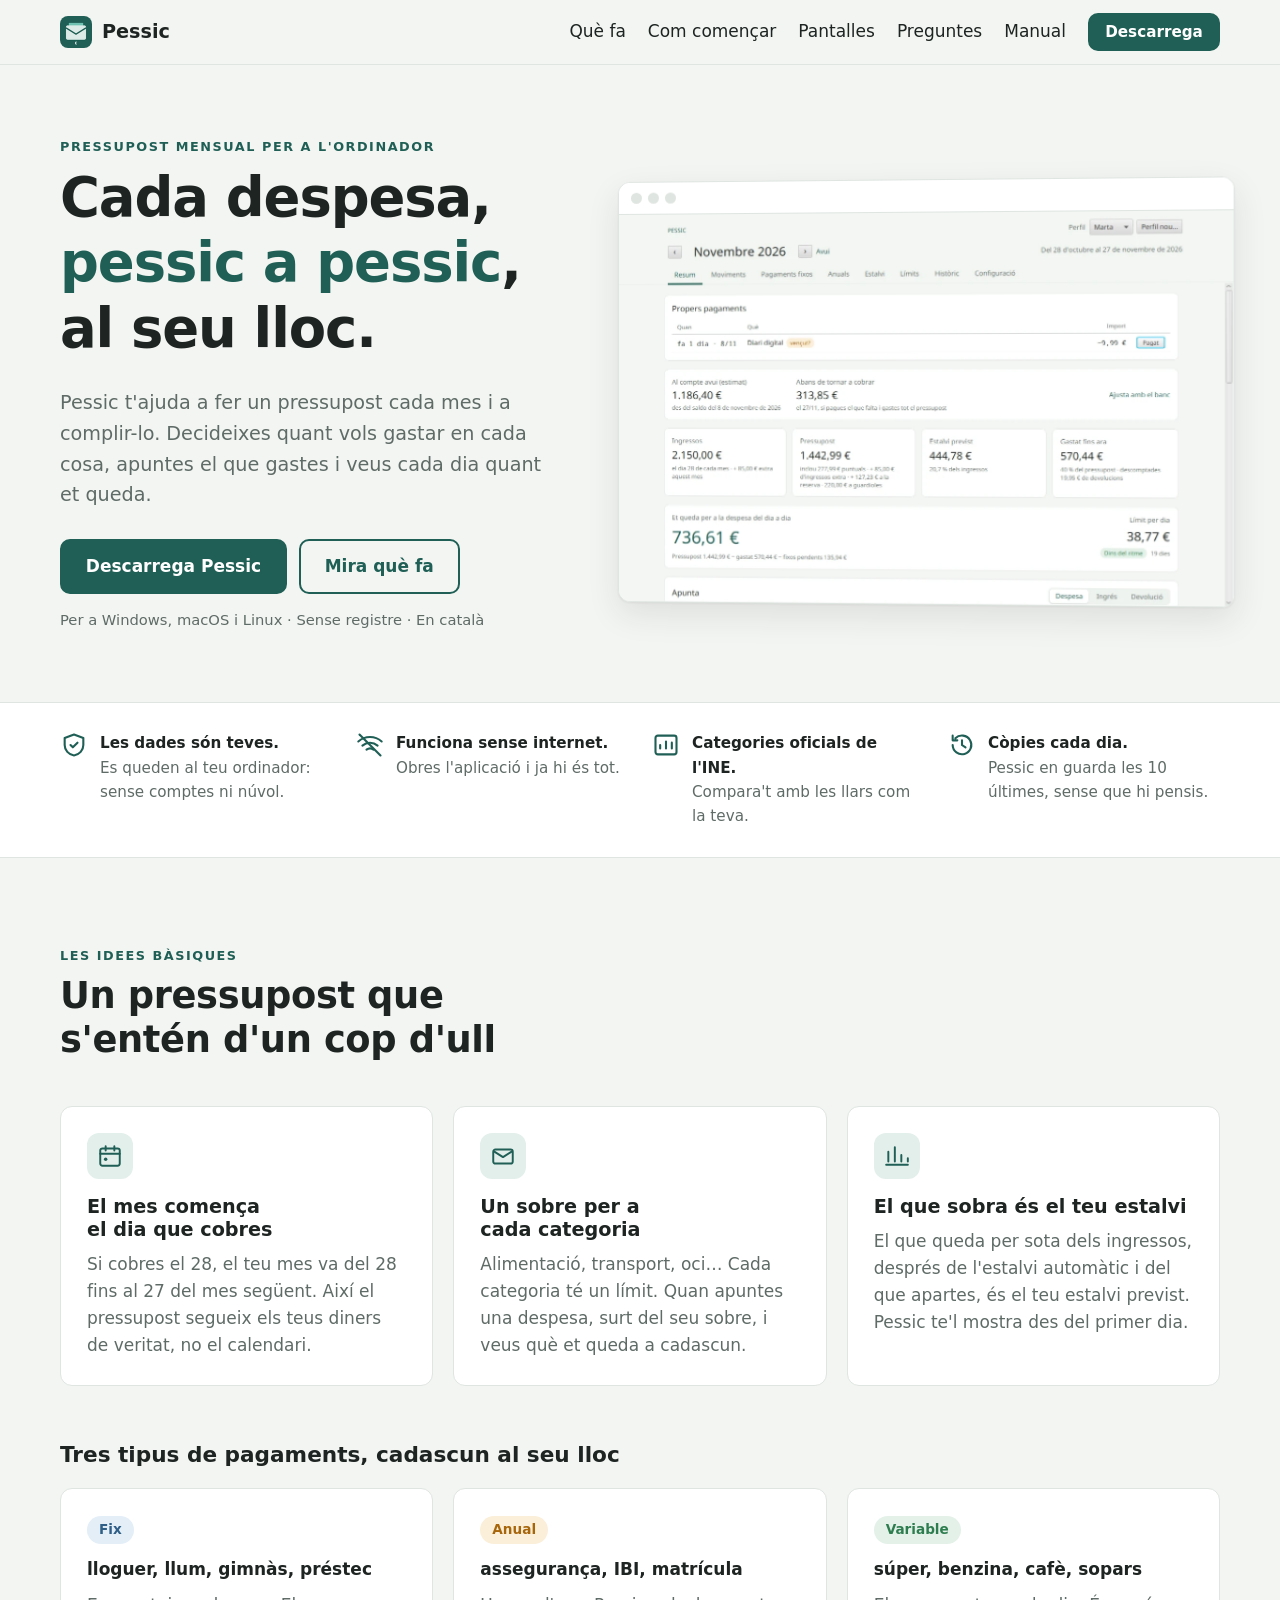
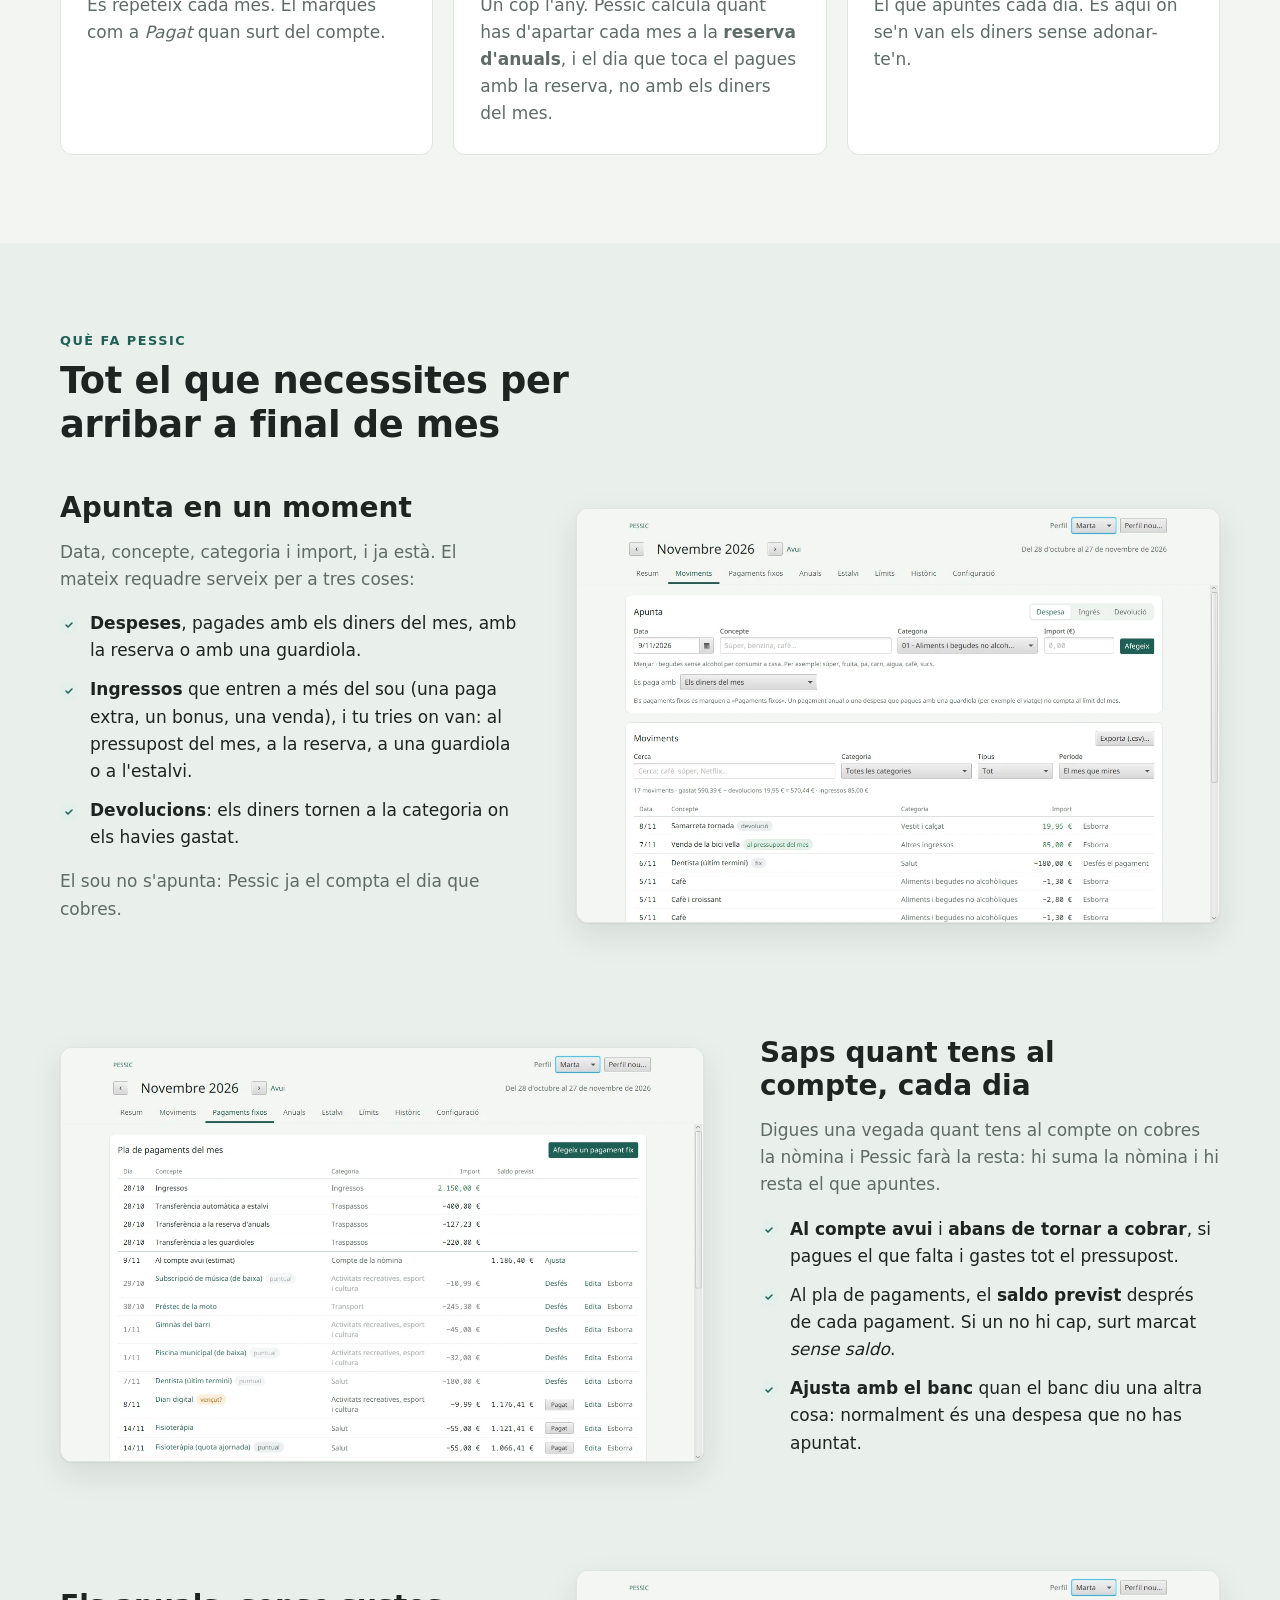
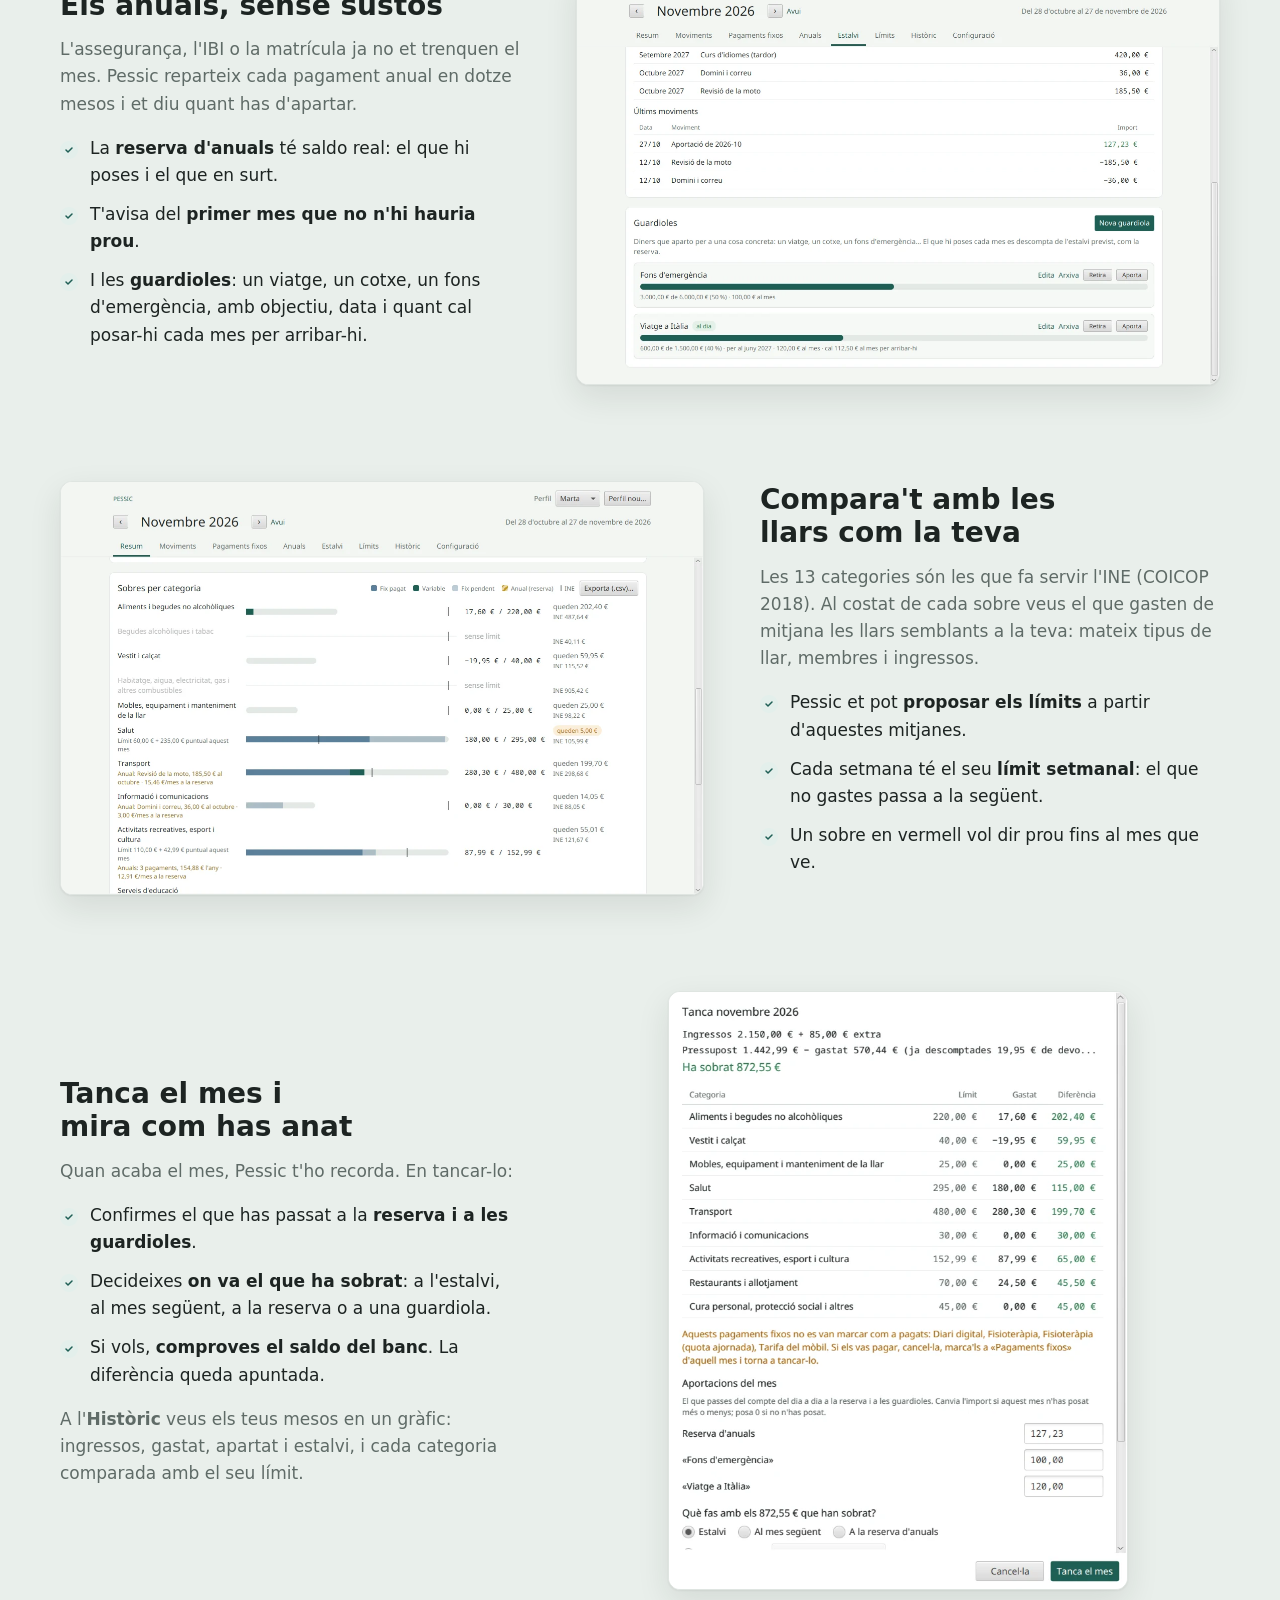
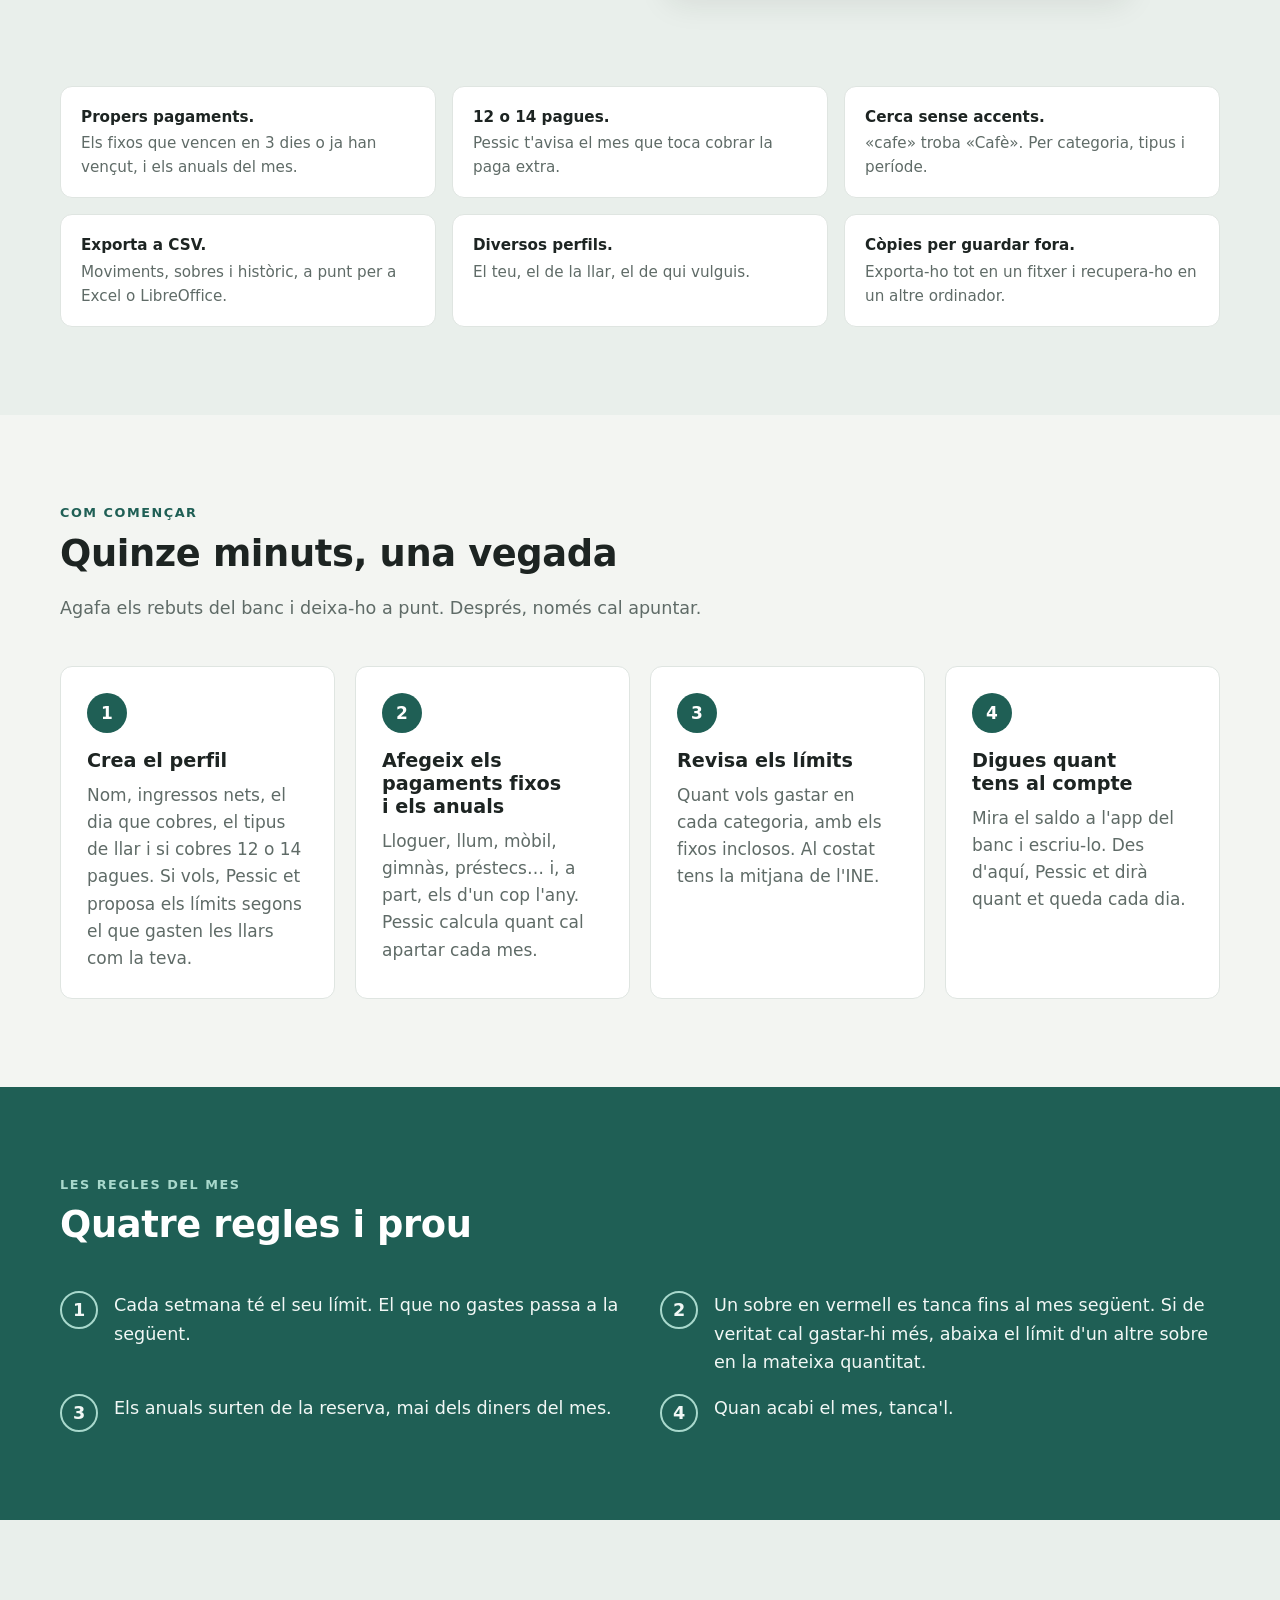
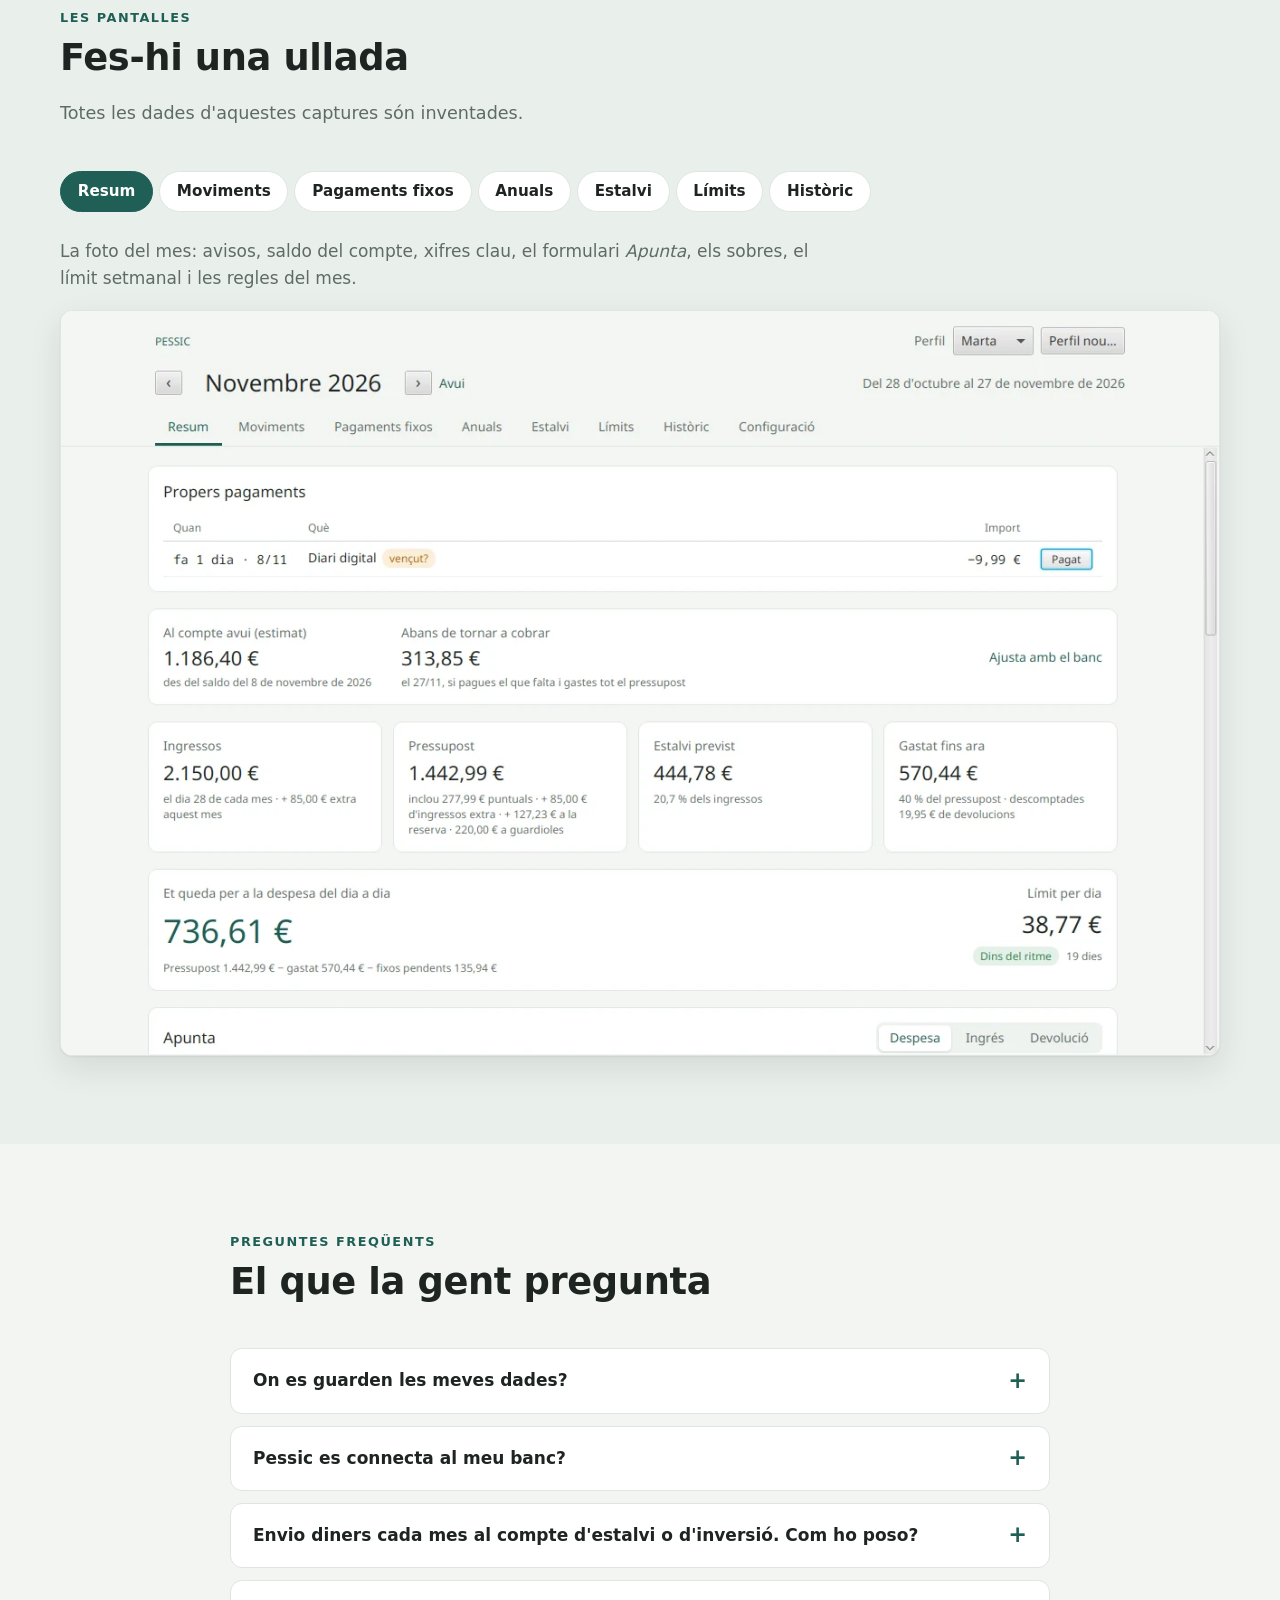
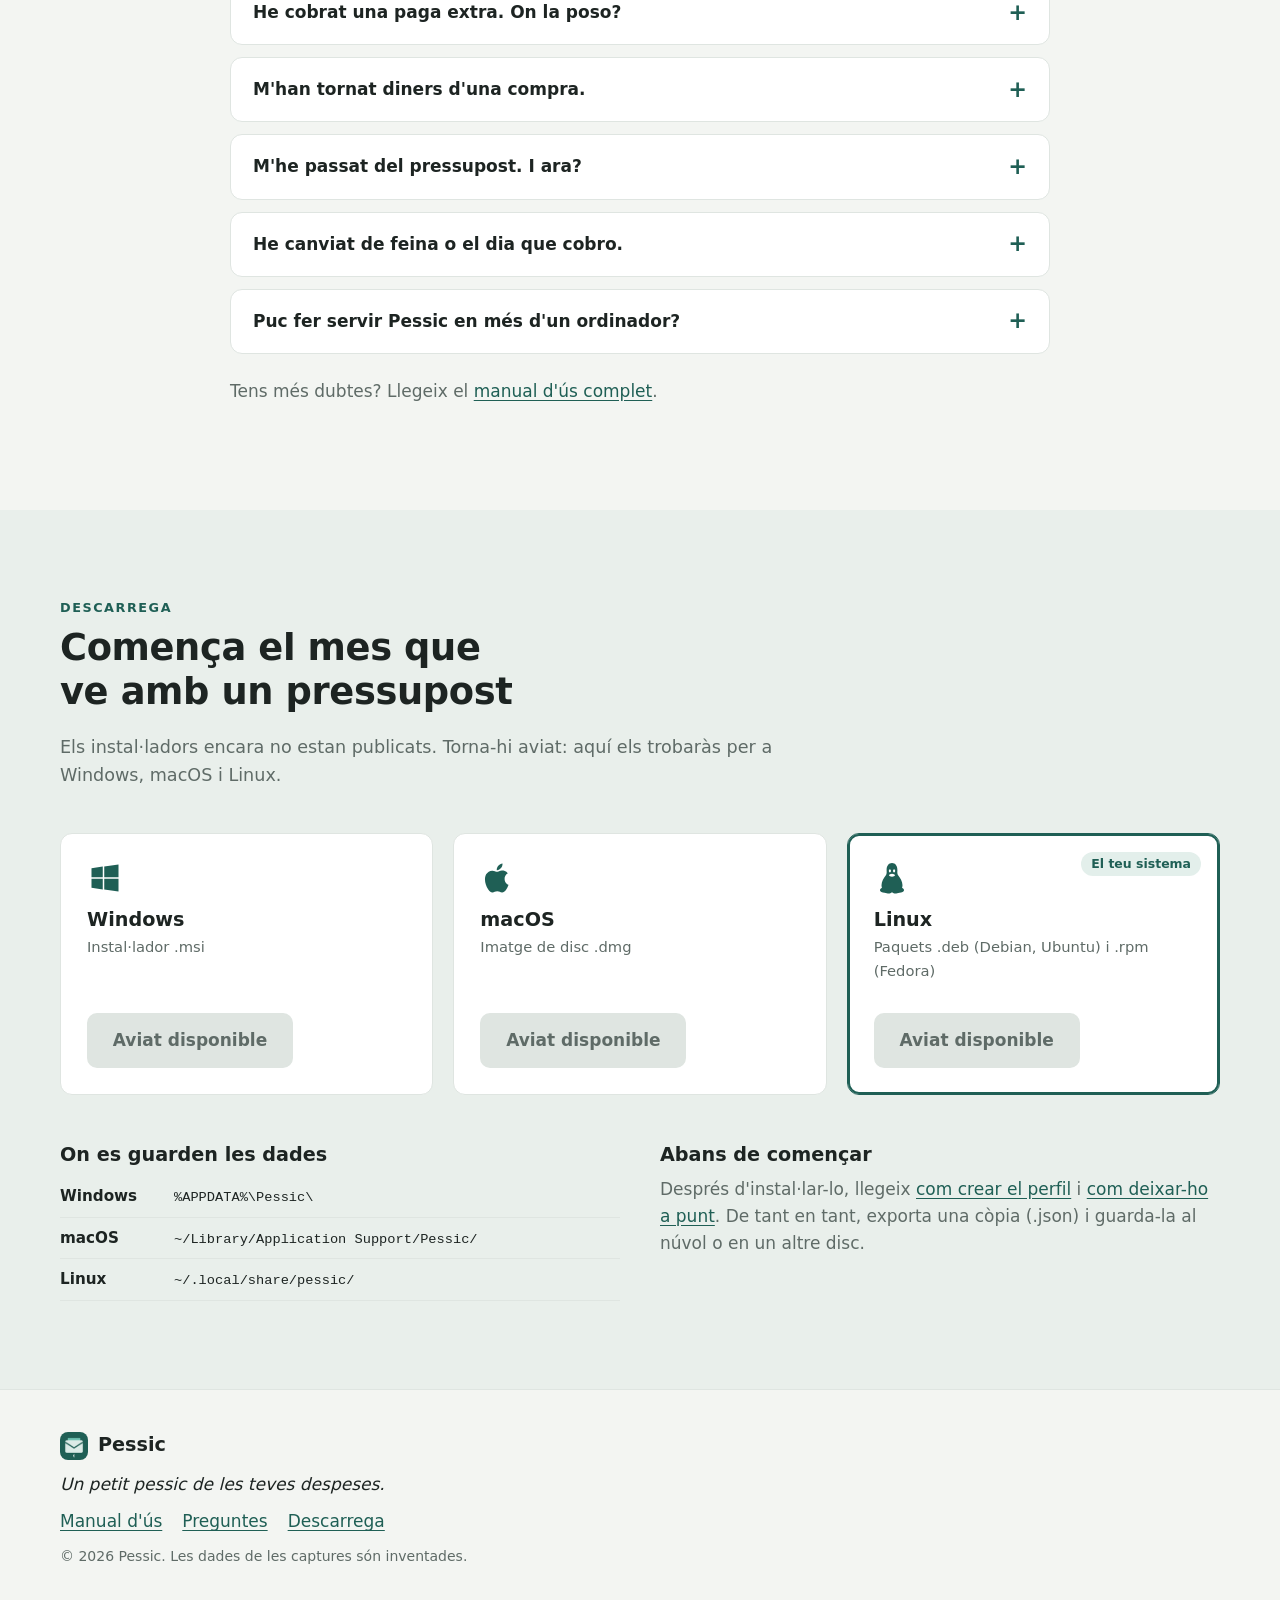
==== index.html @ 712c96cf "Pessic website: landing page and user manual Static site for Pessic, the desktop monthly budget app." ====
<!doctype html>
<html lang="ca">
<head>
  <meta charset="utf-8">
  <meta name="viewport" content="width=device-width, initial-scale=1">
  <title>Pessic · El teu pressupost mensual, pessic a pessic</title>
  <meta name="description" content="Pessic és una aplicació d&#x27;escriptori per fer un pressupost cada mes i complir-lo. Decideixes quant vols gastar en cada cosa, apuntes el que gastes i veus cada dia quant et queda. Les dades es queden al teu ordinador.">
  <meta name="theme-color" content="#1f5f55">
  <meta property="og:title" content="Pessic · El teu pressupost mensual, pessic a pessic">
  <meta property="og:description" content="Decideix quant vols gastar en cada cosa, apunta el que gastes i mira cada dia quant et queda. Sense registre i sense núvol.">
  <meta property="og:type" content="website">
  <meta property="og:image" content="assets/screens/resum.webp">

  <link rel="icon" type="image/png" href="assets/favicon.png">
  <link rel="apple-touch-icon" href="assets/apple-touch-icon.png">
  <link rel="stylesheet" href="css/styles.css">
  <script src="js/main.js" defer></script>
</head>
<body>
  <!-- Generated by tools/build.py from src/index.html and i18n/ca.json. Do not edit by hand. -->
  <a class="skip-link" href="#contingut">Salta al contingut</a>

  <header class="site-header">
    <div class="container header-inner">
      <a class="brand" href="#inici" aria-label="Pessic, inici">
        <img src="assets/favicon.png" alt="" width="32" height="32">
        <span>Pessic</span>
      </a>
      <button class="menu-toggle" type="button" aria-expanded="false" aria-controls="menu">
        <span class="sr-only">Menú</span>
        <svg viewBox="0 0 24 24" width="24" height="24" aria-hidden="true"><path d="M4 7h16M4 12h16M4 17h16" stroke="currentColor" stroke-width="2" stroke-linecap="round"/></svg>
      </button>
      <nav id="menu" class="site-nav" aria-label="Principal">
        <a href="#funcions">Què fa</a>
        <a href="#com-comencar">Com començar</a>
        <a href="#pantalles">Pantalles</a>
        <a href="#preguntes">Preguntes</a>
        <a href="manual.html">Manual</a>

        <a class="button button-small" href="#descarrega">Descarrega</a>
      </nav>
    </div>
  </header>

  <main id="contingut">
    <!-- ============================================================ hero -->
    <section id="inici" class="hero">
      <div class="container hero-inner">
        <div class="hero-text">
          <p class="eyebrow">Pressupost mensual per a l'ordinador</p>
          <h1>Cada despesa, <span class="accent">pessic a pessic</span>, al seu lloc.</h1>
          <p class="lead">Pessic t'ajuda a fer un pressupost cada mes i a complir-lo. Decideixes quant vols gastar en cada cosa, apuntes el que gastes i veus cada dia quant et queda.</p>
          <div class="hero-actions">
            <a class="button" href="#descarrega" data-download="primary">Descarrega Pessic</a>
            <a class="button button-ghost" href="#funcions">Mira què fa</a>
          </div>
          <p class="hero-note" data-download="note">Per a Windows, macOS i Linux · Sense registre · En català</p>
        </div>
        <figure class="hero-shot window">
          <div class="window-bar" aria-hidden="true"><i></i><i></i><i></i></div>
          <img src="assets/screens/resum.webp" width="1280" height="823" alt="Pantalla Resum de Pessic: propers pagaments, saldo del compte, xifres del mes i el que queda per gastar">
        </figure>
      </div>
    </section>

    <!-- ============================================================ facts -->
    <section class="facts" aria-label="En poques paraules">
      <ul class="container facts-list">
        <li>
          <svg viewBox="0 0 24 24" aria-hidden="true"><path d="M12 3 4 6v6c0 4.5 3.4 8.3 8 9 4.6-.7 8-4.5 8-9V6l-8-3Z" fill="none" stroke="currentColor" stroke-width="1.8" stroke-linejoin="round"/><path d="m9 12 2 2 4-4" fill="none" stroke="currentColor" stroke-width="1.8" stroke-linecap="round" stroke-linejoin="round"/></svg>
          <span><strong>Les dades són teves.</strong> Es queden al teu ordinador: sense comptes ni núvol.</span>
        </li>
        <li>
          <svg viewBox="0 0 24 24" aria-hidden="true"><path d="M2 9a15 15 0 0 1 20 0M5.5 12.5a10 10 0 0 1 13 0M9 16a5 5 0 0 1 6 0" fill="none" stroke="currentColor" stroke-width="1.8" stroke-linecap="round"/><path d="m3 3 18 18" stroke="currentColor" stroke-width="1.8" stroke-linecap="round"/></svg>
          <span><strong>Funciona sense internet.</strong> Obres l'aplicació i ja hi és tot.</span>
        </li>
        <li>
          <svg viewBox="0 0 24 24" aria-hidden="true"><rect x="3" y="4" width="18" height="16" rx="2" fill="none" stroke="currentColor" stroke-width="1.8"/><path d="M7 15v-3M12 15V9M17 15v-5" stroke="currentColor" stroke-width="1.8" stroke-linecap="round"/></svg>
          <span><strong>Categories oficials de l'INE.</strong> Compara't amb les llars com la teva.</span>
        </li>
        <li>
          <svg viewBox="0 0 24 24" aria-hidden="true"><path d="M4 12a8 8 0 1 0 2.3-5.7M4 4v4h4" fill="none" stroke="currentColor" stroke-width="1.8" stroke-linecap="round" stroke-linejoin="round"/><path d="M12 8v4l3 2" fill="none" stroke="currentColor" stroke-width="1.8" stroke-linecap="round"/></svg>
          <span><strong>Còpies cada dia.</strong> Pessic en guarda les 10 últimes, sense que hi pensis.</span>
        </li>
      </ul>
    </section>

    <!-- ============================================================ basics -->
    <section id="idees" class="section">
      <div class="container">
        <header class="section-head">
          <p class="eyebrow">Les idees bàsiques</p>
          <h2>Un pressupost que s'entén d'un cop d'ull</h2>
        </header>
        <div class="cards cards-3">
          <article class="card">
            <div class="card-icon" aria-hidden="true"><svg viewBox="0 0 24 24"><rect x="3" y="5" width="18" height="16" rx="2" fill="none" stroke="currentColor" stroke-width="1.8"/><path d="M3 10h18M8 3v4M16 3v4" stroke="currentColor" stroke-width="1.8" stroke-linecap="round"/><circle cx="8" cy="15" r="1.6" fill="currentColor"/></svg></div>
            <h3>El mes comença el dia que cobres</h3>
            <p>Si cobres el 28, el teu mes va del 28 fins al 27 del mes següent. Així el pressupost segueix els teus diners de veritat, no el calendari.</p>
          </article>
          <article class="card">
            <div class="card-icon" aria-hidden="true"><svg viewBox="0 0 24 24"><rect x="3" y="6" width="18" height="13" rx="2" fill="none" stroke="currentColor" stroke-width="1.8"/><path d="m4 8 8 5 8-5" fill="none" stroke="currentColor" stroke-width="1.8" stroke-linecap="round" stroke-linejoin="round"/></svg></div>
            <h3>Un sobre per a cada categoria</h3>
            <p>Alimentació, transport, oci… Cada categoria té un límit. Quan apuntes una despesa, surt del seu sobre, i veus què et queda a cadascun.</p>
          </article>
          <article class="card">
            <div class="card-icon" aria-hidden="true"><svg viewBox="0 0 24 24"><path d="M4 17V8M10 17V4M16 17v-6M22 17v-3" stroke="currentColor" stroke-width="1.8" stroke-linecap="round"/><path d="M2 20h20" stroke="currentColor" stroke-width="1.8" stroke-linecap="round"/></svg></div>
            <h3>El que sobra és el teu estalvi</h3>
            <p>El que queda per sota dels ingressos, després de l'estalvi automàtic i del que apartes, és el teu estalvi previst. Pessic te'l mostra des del primer dia.</p>
          </article>
        </div>

        <div class="payment-types">
          <h3>Tres tipus de pagaments, cadascun al seu lloc</h3>
          <div class="cards cards-3">
            <div class="type">
              <span class="tag tag-fixed">Fix</span>
              <p class="type-examples">lloguer, llum, gimnàs, préstec</p>
              <p>Es repeteix cada mes. El marques com a <em>Pagat</em> quan surt del compte.</p>
            </div>
            <div class="type">
              <span class="tag tag-annual">Anual</span>
              <p class="type-examples">assegurança, IBI, matrícula</p>
              <p>Un cop l'any. Pessic calcula quant has d'apartar cada mes a la <strong>reserva d'anuals</strong>, i el dia que toca el pagues amb la reserva, no amb els diners del mes.</p>
            </div>
            <div class="type">
              <span class="tag tag-variable">Variable</span>
              <p class="type-examples">súper, benzina, cafè, sopars</p>
              <p>El que apuntes cada dia. És aquí on se'n van els diners sense adonar-te'n.</p>
            </div>
          </div>
        </div>
      </div>
    </section>

    <!-- ============================================================ features -->
    <section id="funcions" class="section section-alt">
      <div class="container">
        <header class="section-head">
          <p class="eyebrow">Què fa Pessic</p>
          <h2>Tot el que necessites per arribar a final de mes</h2>
        </header>

        <article class="feature">
          <div class="feature-text">
            <h3>Apunta en un moment</h3>
            <p>Data, concepte, categoria i import, i ja està. El mateix requadre serveix per a tres coses:</p>
            <ul class="checks">
              <li><strong>Despeses</strong>, pagades amb els diners del mes, amb la reserva o amb una guardiola.</li>
              <li><strong>Ingressos</strong> que entren a més del sou (una paga extra, un bonus, una venda), i tu tries on van: al pressupost del mes, a la reserva, a una guardiola o a l'estalvi.</li>
              <li><strong>Devolucions</strong>: els diners tornen a la categoria on els havies gastat.</li>
            </ul>
            <p class="muted">El sou no s'apunta: Pessic ja el compta el dia que cobres.</p>
          </div>
          <figure class="feature-shot window">
            <img src="assets/screens/moviments.webp" width="1280" height="823" loading="lazy" alt="Pantalla Moviments: el formulari Apunta i la llista de moviments amb cerca i filtres">
          </figure>
        </article>

        <article class="feature feature-reverse">
          <div class="feature-text">
            <h3>Saps quant tens al compte, cada dia</h3>
            <p>Digues una vegada quant tens al compte on cobres la nòmina i Pessic farà la resta: hi suma la nòmina i hi resta el que apuntes.</p>
            <ul class="checks">
              <li><strong>Al compte avui</strong> i <strong>abans de tornar a cobrar</strong>, si pagues el que falta i gastes tot el pressupost.</li>
              <li>Al pla de pagaments, el <strong>saldo previst</strong> després de cada pagament. Si un no hi cap, surt marcat <em>sense saldo</em>.</li>
              <li><strong>Ajusta amb el banc</strong> quan el banc diu una altra cosa: normalment és una despesa que no has apuntat.</li>
            </ul>
          </div>
          <figure class="feature-shot window">
            <img src="assets/screens/pagaments.webp" width="1280" height="823" loading="lazy" alt="Pantalla Pagaments fixos: pla de pagaments del mes amb el saldo previst després de cada pagament">
          </figure>
        </article>

        <article class="feature">
          <div class="feature-text">
            <h3>Els anuals, sense sustos</h3>
            <p>L'assegurança, l'IBI o la matrícula ja no et trenquen el mes. Pessic reparteix cada pagament anual en dotze mesos i et diu quant has d'apartar.</p>
            <ul class="checks">
              <li>La <strong>reserva d'anuals</strong> té saldo real: el que hi poses i el que en surt.</li>
              <li>T'avisa del <strong>primer mes que no n'hi hauria prou</strong>.</li>
              <li>I les <strong>guardioles</strong>: un viatge, un cotxe, un fons d'emergència, amb objectiu, data i quant cal posar-hi cada mes per arribar-hi.</li>
            </ul>
          </div>
          <figure class="feature-shot window">
            <img src="assets/screens/guardioles.webp" width="1280" height="823" loading="lazy" alt="Pantalla Estalvi: moviments de la reserva d&#x27;anuals i guardioles amb el seu progrés">
          </figure>
        </article>

        <article class="feature feature-reverse">
          <div class="feature-text">
            <h3>Compara't amb les llars com la teva</h3>
            <p>Les 13 categories són les que fa servir l'INE (COICOP 2018). Al costat de cada sobre veus el que gasten de mitjana les llars semblants a la teva: mateix tipus de llar, membres i ingressos.</p>
            <ul class="checks">
              <li>Pessic et pot <strong>proposar els límits</strong> a partir d'aquestes mitjanes.</li>
              <li>Cada setmana té el seu <strong>límit setmanal</strong>: el que no gastes passa a la següent.</li>
              <li>Un sobre en vermell vol dir prou fins al mes que ve.</li>
            </ul>
          </div>
          <figure class="feature-shot window">
            <img src="assets/screens/sobres.webp" width="1280" height="823" loading="lazy" alt="Sobres per categoria: barres amb el que s&#x27;ha gastat de cada límit i la mitjana de l&#x27;INE">
          </figure>
        </article>

        <article class="feature">
          <div class="feature-text">
            <h3>Tanca el mes i mira com has anat</h3>
            <p>Quan acaba el mes, Pessic t'ho recorda. En tancar-lo:</p>
            <ul class="checks">
              <li>Confirmes el que has passat a la <strong>reserva i a les guardioles</strong>.</li>
              <li>Decideixes <strong>on va el que ha sobrat</strong>: a l'estalvi, al mes següent, a la reserva o a una guardiola.</li>
              <li>Si vols, <strong>comproves el saldo del banc</strong>. La diferència queda apuntada.</li>
            </ul>
            <p>A l'<strong>Històric</strong> veus els teus mesos en un gràfic: ingressos, gastat, apartat i estalvi, i cada categoria comparada amb el seu límit.</p>
          </div>
          <figure class="feature-shot window feature-shot-tall">
            <img src="assets/screens/close.webp" width="696" height="906" loading="lazy" alt="Diàleg Tanca el mes: resum del mes, aportacions a la reserva i a les guardioles, i què fer amb el que ha sobrat">
          </figure>
        </article>

        <ul class="extras">
          <li><strong>Propers pagaments.</strong> Els fixos que vencen en 3 dies o ja han vençut, i els anuals del mes.</li>
          <li><strong>12 o 14 pagues.</strong> Pessic t'avisa el mes que toca cobrar la paga extra.</li>
          <li><strong>Cerca sense accents.</strong> «cafe» troba «Cafè». Per categoria, tipus i període.</li>
          <li><strong>Exporta a CSV.</strong> Moviments, sobres i històric, a punt per a Excel o LibreOffice.</li>
          <li><strong>Diversos perfils.</strong> El teu, el de la llar, el de qui vulguis.</li>
          <li><strong>Còpies per guardar fora.</strong> Exporta-ho tot en un fitxer i recupera-ho en un altre ordinador.</li>
        </ul>
      </div>
    </section>

    <!-- ============================================================ getting started -->
    <section id="com-comencar" class="section">
      <div class="container">
        <header class="section-head">
          <p class="eyebrow">Com començar</p>
          <h2>Quinze minuts, una vegada</h2>
          <p class="section-lead">Agafa els rebuts del banc i deixa-ho a punt. Després, només cal apuntar.</p>
        </header>
        <ol class="steps">
          <li>
            <h3>Crea el perfil</h3>
            <p>Nom, ingressos nets, el dia que cobres, el tipus de llar i si cobres 12 o 14 pagues. Si vols, Pessic et proposa els límits segons el que gasten les llars com la teva.</p>
          </li>
          <li>
            <h3>Afegeix els pagaments fixos i els anuals</h3>
            <p>Lloguer, llum, mòbil, gimnàs, préstecs… i, a part, els d'un cop l'any. Pessic calcula quant cal apartar cada mes.</p>
          </li>
          <li>
            <h3>Revisa els límits</h3>
            <p>Quant vols gastar en cada categoria, amb els fixos inclosos. Al costat tens la mitjana de l'INE.</p>
          </li>
          <li>
            <h3>Digues quant tens al compte</h3>
            <p>Mira el saldo a l'app del banc i escriu-lo. Des d'aquí, Pessic et dirà quant et queda cada dia.</p>
          </li>
        </ol>
      </div>
    </section>

    <!-- ============================================================ rules -->
    <section class="section rules" aria-labelledby="regles-titol">
      <div class="container">
        <header class="section-head">
          <p class="eyebrow">Les regles del mes</p>
          <h2 id="regles-titol">Quatre regles i prou</h2>
        </header>
        <ol class="rules-list">
          <li><span>1</span>Cada setmana té el seu límit. El que no gastes passa a la següent.</li>
          <li><span>2</span>Un sobre en vermell es tanca fins al mes següent. Si de veritat cal gastar-hi més, abaixa el límit d'un altre sobre en la mateixa quantitat.</li>
          <li><span>3</span>Els anuals surten de la reserva, mai dels diners del mes.</li>
          <li><span>4</span>Quan acabi el mes, tanca'l.</li>
        </ol>
      </div>
    </section>

    <!-- ============================================================ screens -->
    <section id="pantalles" class="section section-alt">
      <div class="container">
        <header class="section-head">
          <p class="eyebrow">Les pantalles</p>
          <h2>Fes-hi una ullada</h2>
          <p class="section-lead">Totes les dades d'aquestes captures són inventades.</p>
        </header>
        <div class="tabs" data-tabs>
          <div class="tab-list" role="tablist" aria-label="Pantalles de Pessic">
            <button role="tab" id="tab-resum" aria-controls="panel-resum" aria-selected="true">Resum</button>
            <button role="tab" id="tab-moviments" aria-controls="panel-moviments" aria-selected="false" tabindex="-1">Moviments</button>
            <button role="tab" id="tab-pagaments" aria-controls="panel-pagaments" aria-selected="false" tabindex="-1">Pagaments fixos</button>
            <button role="tab" id="tab-anuals" aria-controls="panel-anuals" aria-selected="false" tabindex="-1">Anuals</button>
            <button role="tab" id="tab-estalvi" aria-controls="panel-estalvi" aria-selected="false" tabindex="-1">Estalvi</button>
            <button role="tab" id="tab-limits" aria-controls="panel-limits" aria-selected="false" tabindex="-1">Límits</button>
            <button role="tab" id="tab-historic" aria-controls="panel-historic" aria-selected="false" tabindex="-1">Històric</button>
          </div>
          <div role="tabpanel" id="panel-resum" aria-labelledby="tab-resum" class="tab-panel">
            <p>La foto del mes: avisos, saldo del compte, xifres clau, el formulari <em>Apunta</em>, els sobres, el límit setmanal i les regles del mes.</p>
            <button class="shot-button window" type="button" data-zoom><img src="assets/screens/resum.webp" width="1280" height="823" loading="lazy" alt="Pantalla Resum"></button>
          </div>
          <div role="tabpanel" id="panel-moviments" aria-labelledby="tab-moviments" class="tab-panel" hidden>
            <p>Tot el que has apuntat, amb cerca per text, categoria, tipus i període, i els totals a sota.</p>
            <button class="shot-button window" type="button" data-zoom><img src="assets/screens/moviments.webp" width="1280" height="823" loading="lazy" alt="Pantalla Moviments"></button>
          </div>
          <div role="tabpanel" id="panel-pagaments" aria-labelledby="tab-pagaments" class="tab-panel" hidden>
            <p>El pla de pagaments del mes, amb el saldo previst al compte després de cada pagament.</p>
            <button class="shot-button window" type="button" data-zoom><img src="assets/screens/pagaments.webp" width="1280" height="823" loading="lazy" alt="Pantalla Pagaments fixos"></button>
          </div>
          <div role="tabpanel" id="panel-anuals" aria-labelledby="tab-anuals" class="tab-panel" hidden>
            <p>Els pagaments d'un cop l'any, el total anual i quant has d'apartar cada mes.</p>
            <button class="shot-button window" type="button" data-zoom><img src="assets/screens/anuals.webp" width="1280" height="823" loading="lazy" alt="Pantalla Anuals"></button>
          </div>
          <div role="tabpanel" id="panel-estalvi" aria-labelledby="tab-estalvi" class="tab-panel" hidden>
            <p>La reserva d'anuals amb el seu saldo i els pròxims anuals, i les guardioles amb el seu progrés.</p>
            <button class="shot-button window" type="button" data-zoom><img src="assets/screens/estalvi.webp" width="1280" height="823" loading="lazy" alt="Pantalla Estalvi"></button>
          </div>
          <div role="tabpanel" id="panel-limits" aria-labelledby="tab-limits" class="tab-panel" hidden>
            <p>El límit de cada categoria al costat de la previsió de l'INE per a llars com la teva.</p>
            <button class="shot-button window" type="button" data-zoom><img src="assets/screens/limits.webp" width="1280" height="823" loading="lazy" alt="Pantalla Límits"></button>
          </div>
          <div role="tabpanel" id="panel-historic" aria-labelledby="tab-historic" class="tab-panel" hidden>
            <p>Els teus mesos, tancats o estimats: ingressos, gastat, apartat i estalvi.</p>
            <button class="shot-button window" type="button" data-zoom><img src="assets/screens/historic.webp" width="1280" height="823" loading="lazy" alt="Pantalla Històric"></button>
          </div>
        </div>
      </div>
    </section>

    <!-- ============================================================ faq -->
    <section id="preguntes" class="section">
      <div class="container container-narrow">
        <header class="section-head">
          <p class="eyebrow">Preguntes freqüents</p>
          <h2>El que la gent pregunta</h2>
        </header>
        <div class="faq">
          <details><summary>On es guarden les meves dades?</summary><p>Al teu ordinador, i enlloc més. Pessic no té servidor, no et demana compte i funciona sense internet. Cada dia que l'obres en fa una còpia de seguretat i en guarda les 10 últimes.</p></details>
          <details><summary>Pessic es connecta al meu banc?</summary><p>No, i és a propòsit. Pessic serveix per fer un pressupost i complir-lo, no per analitzar el compte. Només necessita saber el saldo del compte on cobres, i això li dius tu. Si el banc no quadra, prem <em>Ajusta amb el banc</em>.</p></details>
          <details><summary>Envio diners cada mes al compte d'estalvi o d'inversió. Com ho poso?</summary><p>Com a <strong>estalvi automàtic</strong> a Configuració (si surt el dia que cobres), o com a pagament fix d'aquell dia. Pessic no necessita saber què passa en aquell compte.</p></details>
          <details><summary>He cobrat una paga extra. On la poso?</summary><p>Si tens 14 pagues configurades, prem <em>Rebuda</em> quan surti a Propers pagaments. Si no, apunta-la com a <em>Ingrés</em>. En tots dos casos tries on va: el pressupost del mes, la reserva, una guardiola o l'estalvi.</p></details>
          <details><summary>M'han tornat diners d'una compra.</summary><p>Apunta una <em>Devolució</em> a la mateixa categoria: abaixa el que hi has gastat.</p></details>
          <details><summary>M'he passat del pressupost. I ara?</summary><p>No passa res: tanca el mes igualment i el mes següent revisa els límits. Pessic serveix per veure on se'n van els diners, no per renyar-te.</p></details>
          <details><summary>He canviat de feina o el dia que cobro.</summary><p>Canvia-ho a Configuració. Els canvis de sou o de pagues només afecten d'ara endavant, i si canvies el dia que cobres, els moviments es reparteixen sols en els mesos nous.</p></details>
          <details><summary>Puc fer servir Pessic en més d'un ordinador?</summary><p>No se sincronitza sol. Exporta una còpia (.json) en un ordinador i importa-la a l'altre.</p></details>
        </div>
        <p class="faq-more">Tens més dubtes? Llegeix el <a href="manual.html">manual d'ús complet</a>.</p>
      </div>
    </section>

    <!-- ============================================================ download -->
    <section id="descarrega" class="section download">
      <div class="container">
        <header class="section-head">
          <p class="eyebrow">Descarrega</p>
          <h2>Comença el mes que ve amb un pressupost</h2>
          <p class="section-lead" data-download="status">Tria el teu sistema.</p>
        </header>
        <div class="cards cards-3 platforms">
          <article class="platform" data-platform="windows">
            <svg viewBox="0 0 24 24" aria-hidden="true"><path d="M3 5.5 10.5 4.4v7.1H3V5.5Zm8.5-1.2L21 3v8.5h-9.5V4.3ZM3 12.5h7.5v7.1L3 18.5v-6Zm8.5 0H21V21l-9.5-1.3v-7.2Z" fill="currentColor"/></svg>
            <h3>Windows</h3>
            <p class="platform-meta">Instal·lador .msi</p>
            <div class="platform-actions" data-links></div>
          </article>
          <article class="platform" data-platform="mac">
            <svg viewBox="0 0 24 24" aria-hidden="true"><path d="M16.4 12.6c0-2.4 2-3.6 2.1-3.7-1.1-1.7-2.9-1.9-3.5-1.9-1.5-.2-2.9.9-3.7.9-.8 0-1.9-.9-3.2-.8-1.6 0-3.1 1-4 2.4-1.7 3-.4 7.4 1.2 9.8.8 1.2 1.8 2.5 3 2.4 1.2 0 1.7-.8 3.2-.8s1.9.8 3.2.8c1.3 0 2.2-1.2 3-2.4.9-1.4 1.3-2.7 1.3-2.8-.1 0-2.6-1-2.6-3.9ZM14 5.4c.7-.8 1.1-1.9 1-3-1 0-2.1.7-2.8 1.5-.6.7-1.2 1.8-1 2.9 1 .1 2.1-.6 2.8-1.4Z" fill="currentColor"/></svg>
            <h3>macOS</h3>
            <p class="platform-meta">Imatge de disc .dmg</p>
            <div class="platform-actions" data-links></div>
          </article>
          <article class="platform" data-platform="linux">
            <svg viewBox="0 0 24 24" aria-hidden="true"><path d="M12 2c-2.2 0-3.6 1.9-3.6 4.6 0 1.4.3 2.3-.6 3.7C6.6 12 5 14.2 5 16.8c0 .6.1 1.2.3 1.7-.6.3-1.3.8-1.3 1.6 0 1.1 1.5 1.4 3 1.7 1.1.2 2 .6 2.8.6.8 0 1.4-.4 1.8-.8h.8c.4.4 1 .8 1.8.8.8 0 1.7-.4 2.8-.6 1.5-.3 3-.6 3-1.7 0-.8-.7-1.3-1.3-1.6.2-.5.3-1.1.3-1.7 0-2.6-1.6-4.8-2.8-6.5-.9-1.4-.6-2.3-.6-3.7C15.6 3.9 14.2 2 12 2Zm-1.4 4.1c.4 0 .7.5.7 1.1s-.3 1.1-.7 1.1-.7-.5-.7-1.1.3-1.1.7-1.1Zm2.8 0c.4 0 .7.5.7 1.1s-.3 1.1-.7 1.1-.7-.5-.7-1.1.3-1.1.7-1.1ZM12 9.2c.9 0 2 .5 2 .9 0 .3-1.1 1-2 1s-2-.7-2-1c0-.4 1.1-.9 2-.9Z" fill="currentColor"/></svg>
            <h3>Linux</h3>
            <p class="platform-meta">Paquets .deb (Debian, Ubuntu) i .rpm (Fedora)</p>
            <div class="platform-actions" data-links></div>
          </article>
        </div>
        <div class="download-notes">
          <div>
            <h3>On es guarden les dades</h3>
            <table>
              <tbody>
                <tr><th scope="row">Windows</th><td><code>%APPDATA%\Pessic\</code></td></tr>
                <tr><th scope="row">macOS</th><td><code>~/Library/Application Support/Pessic/</code></td></tr>
                <tr><th scope="row">Linux</th><td><code>~/.local/share/pessic/</code></td></tr>
              </tbody>
            </table>
          </div>
          <div>
            <h3>Abans de començar</h3>
            <p>Després d'instal·lar-lo, llegeix <a href="manual.html#2-primer-pas-crea-el-perfil">com crear el perfil</a> i <a href="manual.html#3-posa-ho-a-punt-15-minuts">com deixar-ho a punt</a>. De tant en tant, exporta una còpia (.json) i guarda-la al núvol o en un altre disc.</p>
          </div>
        </div>
      </div>
    </section>
  </main>

  <footer class="site-footer">
    <div class="container footer-inner">
      <a class="brand" href="#inici">
        <img src="assets/favicon.png" alt="" width="28" height="28">
        <span>Pessic</span>
      </a>
      <p><em>Un petit pessic de les teves despeses.</em></p>
      <nav aria-label="Peu de pàgina">
        <a href="manual.html">Manual d'ús</a>
        <a href="#preguntes">Preguntes</a>
        <a href="#descarrega">Descarrega</a>
      </nav>
      <p class="muted small">© <span data-year>2026</span> Pessic. Les dades de les captures són inventades.</p>
    </div>
  </footer>

  <dialog class="lightbox" aria-label="Captura ampliada">
    <button class="lightbox-close" type="button" aria-label="Tanca">×</button>
    <img alt="">
  </dialog>
  <script id="i18n-strings" type="application/json">{"js.soon": "Aviat disponible", "js.yourSystem": "El teu sistema", "js.msi": "Descarrega el .msi", "js.dmg": "Descarrega el .dmg", "js.deb": "Descarrega el .deb", "js.rpm": "Descarrega el .rpm", "js.statusPublished": "Versió {version}. Tria el teu sistema.", "js.statusSoon": "Els instal·ladors encara no estan publicats. Torna-hi aviat: aquí els trobaràs per a Windows, macOS i Linux.", "js.downloadFor": "Descarrega per a {system}", "js.heroNote": "Versió {version} · <a href=\"#descarrega\">Altres sistemes<\/a>"}</script>
</body>
</html>
---- css/styles.css ----
/* Pessic website. Palette from the app (accent #1f5f55, background #f3f5f2). No external fonts or libraries. */

:root {
  --bg: #f3f5f2;
  --bg-alt: #e9efeb;
  --card: #ffffff;
  --ink: #1d2422;
  --muted: #5f6b67;
  --line: #dfe5e1;
  --accent: #1f5f55;
  --accent-ink: #ffffff;
  --accent-soft: #e3efeb;
  --accent-text: #1f5f55;
  --annual: #a8660b;
  --annual-soft: #fbefd9;
  --fixed-soft: #e3eef7;
  --fixed: #2f5f86;
  --variable-soft: #e3f1e8;
  --variable: #2e7d4f;
  --shadow: 0 1px 2px rgb(29 36 34 / 6%), 0 12px 32px rgb(29 36 34 / 10%);
  --radius: 12px;
  --max: 1160px;
  --gutter: 24px;
  color-scheme: light;
}

@media (prefers-color-scheme: dark) {
  :root:not([data-theme="light"]) {
    --bg: #121816;
    --bg-alt: #172019;
    --card: #1b2421;
    --ink: #e6ece9;
    --muted: #9fb0aa;
    --line: #2b3733;
    --accent: #3f9c8c;
    --accent-ink: #0d1412;
    --accent-soft: #1e3330;
    --accent-text: #7cc9b9;
    --annual: #e2a54c;
    --annual-soft: #3a2d17;
    --fixed-soft: #1c2b38;
    --fixed: #8ab8de;
    --variable-soft: #1b3324;
    --variable: #7fcc9b;
    --shadow: 0 1px 2px rgb(0 0 0 / 30%), 0 12px 32px rgb(0 0 0 / 35%);
    color-scheme: dark;
  }
}
:root[data-theme="dark"] {
  --bg: #121816;
  --bg-alt: #172019;
  --card: #1b2421;
  --ink: #e6ece9;
  --muted: #9fb0aa;
  --line: #2b3733;
  --accent: #3f9c8c;
  --accent-ink: #0d1412;
  --accent-soft: #1e3330;
  --accent-text: #7cc9b9;
  --annual: #e2a54c;
  --annual-soft: #3a2d17;
  --fixed-soft: #1c2b38;
  --fixed: #8ab8de;
  --variable-soft: #1b3324;
  --variable: #7fcc9b;
  --shadow: 0 1px 2px rgb(0 0 0 / 30%), 0 12px 32px rgb(0 0 0 / 35%);
  color-scheme: dark;
}

/* ------------------------------------------------------------------ base */
*, *::before, *::after { box-sizing: border-box; }
html { scroll-behavior: smooth; scroll-padding-top: 80px; -webkit-text-size-adjust: 100%; }
@media (prefers-reduced-motion: reduce) { html { scroll-behavior: auto; } }
body {
  margin: 0;
  background: var(--bg);
  color: var(--ink);
  font: 17px/1.6 system-ui, -apple-system, "Segoe UI", Roboto, "Noto Sans", Ubuntu, Cantarell, sans-serif;
  overflow-x: hidden;
}
img { max-width: 100%; height: auto; display: block; }
a { color: var(--accent-text); text-underline-offset: 3px; }
h1, h2, h3 { line-height: 1.2; margin: 0 0 .5em; text-wrap: balance; }
h1 { font-size: clamp(2.1rem, 4.6vw, 3.4rem); letter-spacing: -.02em; }
h2 { font-size: clamp(1.6rem, 3vw, 2.3rem); letter-spacing: -.01em; }
h3 { font-size: 1.2rem; }
p { margin: 0 0 1em; }
code { font-family: ui-monospace, SFMono-Regular, Menlo, Consolas, monospace; font-size: .9em; }
.container { width: min(var(--max), 100% - 2 * var(--gutter)); margin-inline: auto; }
.container-narrow { width: min(820px, 100% - 2 * var(--gutter)); }
.muted { color: var(--muted); }
.small { font-size: .875rem; }
.accent { color: var(--accent-text); }
.sr-only { position: absolute; width: 1px; height: 1px; overflow: hidden; clip: rect(0 0 0 0); white-space: nowrap; }
.skip-link { position: absolute; left: -999px; top: 8px; background: var(--card); padding: 8px 12px; border-radius: 8px; z-index: 100; }
.skip-link:focus { left: 8px; }
:focus-visible { outline: 3px solid var(--accent); outline-offset: 2px; border-radius: 6px; }

.eyebrow {
  margin: 0 0 .6em;
  color: var(--accent-text);
  font-size: .8rem;
  font-weight: 700;
  letter-spacing: .12em;
  text-transform: uppercase;
}

/* ------------------------------------------------------------------ buttons */
.button {
  display: inline-flex;
  align-items: center;
  justify-content: center;
  gap: .5em;
  min-height: 48px;
  padding: .7em 1.4em;
  border: 2px solid var(--accent);
  border-radius: 10px;
  background: var(--accent);
  color: var(--accent-ink);
  font: inherit;
  font-weight: 700;
  text-decoration: none;
  cursor: pointer;
  transition: transform .15s ease, box-shadow .15s ease, background .15s ease;
}
.button:hover { transform: translateY(-1px); box-shadow: 0 6px 18px rgb(31 95 85 / 25%); }
.button-ghost { background: transparent; color: var(--accent-text); }
.button-ghost:hover { background: var(--accent-soft); box-shadow: none; }
.button-small { min-height: 38px; padding: .35em 1em; font-size: .95rem; }
.button[aria-disabled="true"] {
  background: var(--line);
  border-color: var(--line);
  color: var(--muted);
  cursor: not-allowed;
  transform: none;
  box-shadow: none;
}

/* ------------------------------------------------------------------ header */
.site-header {
  position: sticky;
  top: 0;
  z-index: 50;
  background: color-mix(in srgb, var(--bg) 88%, transparent);
  backdrop-filter: blur(10px);
  border-bottom: 1px solid var(--line);
}
.header-inner { display: flex; align-items: center; justify-content: space-between; gap: 16px; min-height: 64px; }
.brand { display: inline-flex; align-items: center; gap: 10px; color: var(--ink); font-weight: 800; font-size: 1.2rem; text-decoration: none; }
.brand img { border-radius: 8px; }
.site-nav { display: flex; align-items: center; gap: 22px; }
.site-nav a:not(.button) { color: var(--ink); text-decoration: none; font-weight: 500; }
.site-nav a:not(.button):hover { color: var(--accent-text); }
.lang-switch { display: inline-flex; gap: 10px; }
.site-nav .lang-link { font-size: .9rem; color: var(--muted); }
.site-nav .lang-link[aria-current="true"] { color: var(--accent-text); font-weight: 700; }
.menu-toggle { display: none; background: none; border: 0; color: var(--ink); padding: 8px; cursor: pointer; }

@media (max-width: 860px) {
  .menu-toggle { display: inline-flex; }
  .site-nav {
    position: absolute;
    inset: 64px 0 auto 0;
    flex-direction: column;
    align-items: stretch;
    gap: 0;
    padding: 8px var(--gutter) 16px;
    background: var(--bg);
    border-bottom: 1px solid var(--line);
    display: none;
  }
  .site-nav.open { display: flex; }
  .site-nav a:not(.button) { padding: 12px 0; border-bottom: 1px solid var(--line); }
  .site-nav .button { margin-top: 12px; }
  .lang-switch { padding: 12px 0; border-bottom: 1px solid var(--line); gap: 16px; }
  .lang-switch .lang-link { padding: 0; border: 0; }
}

/* ------------------------------------------------------------------ hero */
.hero { padding: 72px 0 56px; }
.hero-inner { display: grid; grid-template-columns: minmax(0, 5fr) minmax(0, 6fr); gap: 56px; align-items: center; }
.lead { font-size: 1.2rem; color: var(--muted); max-width: 34em; }
.hero-actions { display: flex; flex-wrap: wrap; gap: 12px; margin: 28px 0 14px; }
.hero-note { color: var(--muted); font-size: .92rem; }
@media (max-width: 960px) {
  .hero { padding-top: 44px; }
  .hero-inner { grid-template-columns: 1fr; gap: 36px; }
}

/* screenshots in a window frame */
.window {
  margin: 0;
  background: var(--card);
  border: 1px solid var(--line);
  border-radius: var(--radius);
  box-shadow: var(--shadow);
  overflow: hidden;
}
.window-bar { display: flex; gap: 6px; padding: 10px 12px; border-bottom: 1px solid var(--line); background: var(--card); }
.window-bar i { width: 11px; height: 11px; border-radius: 50%; background: var(--line); }
.hero-shot { transform: perspective(1600px) rotateY(-4deg); transform-origin: left center; }
@media (max-width: 960px) { .hero-shot { transform: none; } }

/* ------------------------------------------------------------------ facts */
.facts { border-block: 1px solid var(--line); background: var(--card); }
.facts-list {
  list-style: none;
  margin-block: 0;
  padding: 28px 0;
  display: grid;
  grid-template-columns: repeat(4, minmax(0, 1fr));
  gap: 24px;
}
.facts-list li { display: flex; gap: 12px; align-items: flex-start; font-size: .95rem; color: var(--muted); }
.facts-list strong { color: var(--ink); display: block; }
.facts-list svg { flex: none; width: 28px; height: 28px; color: var(--accent-text); }
@media (max-width: 960px) { .facts-list { grid-template-columns: repeat(2, minmax(0, 1fr)); } }
@media (max-width: 560px) { .facts-list { grid-template-columns: 1fr; } }

/* ------------------------------------------------------------------ sections */
.section { padding: 88px 0; }
.section-alt { background: var(--bg-alt); }
.section-head { max-width: 46em; margin-bottom: 44px; }
.section-lead { color: var(--muted); font-size: 1.1rem; }
@media (max-width: 640px) { .section { padding: 60px 0; } }

.cards { display: grid; gap: 20px; }
.cards-3 { grid-template-columns: repeat(3, minmax(0, 1fr)); }
@media (max-width: 860px) { .cards-3 { grid-template-columns: 1fr; } }
.card, .type, .platform {
  background: var(--card);
  border: 1px solid var(--line);
  border-radius: var(--radius);
  padding: 26px;
}
.card p, .type p { color: var(--muted); margin-bottom: 0; }
.card-icon {
  width: 46px; height: 46px;
  display: grid; place-items: center;
  border-radius: 12px;
  background: var(--accent-soft);
  color: var(--accent-text);
  margin-bottom: 16px;
}
.card-icon svg { width: 26px; height: 26px; }

.payment-types { margin-top: 56px; }
.payment-types > h3 { font-size: 1.35rem; margin-bottom: 20px; }
.tag { display: inline-block; padding: 3px 12px; border-radius: 999px; font-size: .85rem; font-weight: 700; margin-bottom: 12px; }
.tag-fixed { background: var(--fixed-soft); color: var(--fixed); }
.tag-annual { background: var(--annual-soft); color: var(--annual); }
.tag-variable { background: var(--variable-soft); color: var(--variable); }
.type-examples { font-weight: 600; color: var(--ink) !important; margin-bottom: .5em !important; }

/* ------------------------------------------------------------------ features */
.feature {
  display: grid;
  grid-template-columns: minmax(0, 5fr) minmax(0, 7fr);
  gap: 56px;
  align-items: center;
  margin-bottom: 96px;
}
.feature-reverse { grid-template-columns: minmax(0, 7fr) minmax(0, 5fr); }
.feature-reverse .feature-text { order: 2; }
.feature-text h3 { font-size: clamp(1.4rem, 2.4vw, 1.75rem); }
.feature-text > p { color: var(--muted); }
.feature-shot-tall { max-width: 460px; justify-self: center; }
@media (max-width: 960px) {
  .feature, .feature-reverse { grid-template-columns: 1fr; gap: 28px; margin-bottom: 72px; }
  .feature-reverse .feature-text { order: 0; }
}
.checks { list-style: none; padding: 0; margin: 0 0 1em; }
.checks li { position: relative; padding-left: 30px; margin-bottom: .7em; }
.checks li::before {
  content: "";
  position: absolute;
  left: 0; top: .35em;
  width: 18px; height: 18px;
  border-radius: 50%;
  background: var(--accent-soft) url("data:image/svg+xml,%3Csvg xmlns='http://www.w3.org/2000/svg' viewBox='0 0 24 24'%3E%3Cpath d='m6 12 4 4 8-8' fill='none' stroke='%231f5f55' stroke-width='3' stroke-linecap='round' stroke-linejoin='round'/%3E%3C/svg%3E") center / 12px no-repeat;
}

.extras {
  list-style: none;
  padding: 0;
  margin: 0;
  display: grid;
  grid-template-columns: repeat(3, minmax(0, 1fr));
  gap: 16px;
}
.extras li {
  background: var(--card);
  border: 1px solid var(--line);
  border-radius: var(--radius);
  padding: 18px 20px;
  color: var(--muted);
  font-size: .95rem;
}
.extras strong { display: block; color: var(--ink); margin-bottom: 2px; }
@media (max-width: 860px) { .extras { grid-template-columns: 1fr; } }

/* ------------------------------------------------------------------ steps */
.steps {
  list-style: none;
  counter-reset: step;
  padding: 0;
  margin: 0;
  display: grid;
  grid-template-columns: repeat(4, minmax(0, 1fr));
  gap: 20px;
}
.steps li {
  counter-increment: step;
  background: var(--card);
  border: 1px solid var(--line);
  border-radius: var(--radius);
  padding: 26px;
}
.steps li::before {
  content: counter(step);
  display: grid;
  place-items: center;
  width: 40px; height: 40px;
  border-radius: 50%;
  background: var(--accent);
  color: var(--accent-ink);
  font-weight: 800;
  margin-bottom: 16px;
}
.steps p { color: var(--muted); margin: 0; }
@media (max-width: 960px) { .steps { grid-template-columns: repeat(2, minmax(0, 1fr)); } }
@media (max-width: 560px) { .steps { grid-template-columns: 1fr; } }

/* ------------------------------------------------------------------ rules */
.rules { background: #1f5f55; color: #f1f7f5; }
.rules .eyebrow { color: #a8d8cc; }
.rules h2 { color: #fff; }
.rules-list { list-style: none; padding: 0; margin: 0; display: grid; grid-template-columns: repeat(2, minmax(0, 1fr)); gap: 18px 40px; }
.rules-list li { display: flex; gap: 16px; align-items: flex-start; font-size: 1.1rem; }
.rules-list span {
  flex: none;
  display: grid; place-items: center;
  width: 38px; height: 38px;
  border-radius: 50%;
  border: 2px solid #a8d8cc;
  font-weight: 800;
}
@media (max-width: 760px) { .rules-list { grid-template-columns: 1fr; } }

/* ------------------------------------------------------------------ tabs */
.tab-list {
  display: flex;
  gap: 6px;
  overflow-x: auto;
  padding-bottom: 6px;
  margin-bottom: 20px;
  scrollbar-width: thin;
}
.tab-list button {
  flex: none;
  border: 1px solid var(--line);
  background: var(--card);
  color: var(--ink);
  border-radius: 999px;
  padding: .5em 1.1em;
  font: inherit;
  font-size: .95rem;
  font-weight: 600;
  cursor: pointer;
}
.tab-list button[aria-selected="true"] { background: var(--accent); border-color: var(--accent); color: var(--accent-ink); }
.tab-panel > p { color: var(--muted); max-width: 46em; }
.shot-button { display: block; width: 100%; padding: 0; cursor: zoom-in; }

/* ------------------------------------------------------------------ faq */
.faq details {
  background: var(--card);
  border: 1px solid var(--line);
  border-radius: var(--radius);
  margin-bottom: 12px;
}
.faq summary {
  cursor: pointer;
  list-style: none;
  padding: 18px 52px 18px 22px;
  font-weight: 650;
  position: relative;
}
.faq summary::-webkit-details-marker { display: none; }
.faq summary::after {
  content: "+";
  position: absolute;
  right: 22px; top: 50%;
  transform: translateY(-50%);
  font-size: 1.4rem;
  color: var(--accent-text);
}
.faq details[open] summary::after { content: "−"; }
.faq details p { padding: 0 22px 18px; margin: 0; color: var(--muted); }
.faq-more { margin-top: 24px; color: var(--muted); }

/* ------------------------------------------------------------------ download */
.download { background: var(--bg-alt); }
.platform { display: flex; flex-direction: column; gap: 4px; position: relative; }
.platform > svg { width: 36px; height: 36px; color: var(--accent-text); margin-bottom: 8px; }
.platform h3 { margin-bottom: 0; }
.platform-meta { color: var(--muted); font-size: .92rem; }
.platform-actions { display: flex; flex-wrap: wrap; gap: 10px; margin-top: auto; padding-top: 12px; }
.platform.is-current { border-color: var(--accent); box-shadow: 0 0 0 2px var(--accent) inset; }
.platform-badge {
  position: absolute;
  top: 18px; right: 18px;
  font-size: .78rem;
  font-weight: 700;
  color: var(--accent-text);
  background: var(--accent-soft);
  padding: 2px 10px;
  border-radius: 999px;
}
.download-notes { display: grid; grid-template-columns: repeat(2, minmax(0, 1fr)); gap: 40px; margin-top: 48px; }
.download-notes p { color: var(--muted); }
.download-notes table { border-collapse: collapse; width: 100%; font-size: .95rem; }
.download-notes th, .download-notes td { text-align: left; padding: 8px 0; border-bottom: 1px solid var(--line); vertical-align: top; }
.download-notes th { width: 7.5em; font-weight: 600; }
.download-notes code { word-break: break-all; }
@media (max-width: 760px) { .download-notes { grid-template-columns: 1fr; gap: 24px; } }

/* ------------------------------------------------------------------ footer */
.site-footer { border-top: 1px solid var(--line); padding: 40px 0; }
.footer-inner { display: grid; gap: 10px; justify-items: start; }
.site-footer nav { display: flex; flex-wrap: wrap; gap: 20px; }
.site-footer p { margin: 0; }

/* ------------------------------------------------------------------ lightbox */
.lightbox {
  border: 0;
  padding: 0;
  background: transparent;
  max-width: min(1400px, 96vw);
  max-height: 94vh;
}
.lightbox::backdrop { background: rgb(10 16 14 / 82%); }
.lightbox img { max-height: 90vh; width: auto; border-radius: 10px; box-shadow: var(--shadow); }
.lightbox-close {
  position: fixed;
  top: 16px; right: 20px;
  width: 44px; height: 44px;
  border: 0;
  border-radius: 50%;
  background: #fff;
  color: #1d2422;
  font-size: 1.8rem;
  line-height: 1;
  cursor: pointer;
}

/* ------------------------------------------------------------------ manual page */
.manual { padding: 56px 0 88px; }
.manual-layout { display: grid; grid-template-columns: 240px minmax(0, 1fr); gap: 56px; align-items: start; }
.manual-toc { position: sticky; top: 88px; font-size: .95rem; }
.manual-toc p { font-weight: 700; margin-bottom: .5em; }
.manual-toc ol { padding-left: 1.2em; margin: 0; }
.manual-toc li { margin-bottom: .45em; }
.manual-toc a { color: var(--muted); text-decoration: none; }
.manual-toc a:hover { color: var(--accent-text); }
.prose { max-width: 46em; }
.prose h1 { font-size: clamp(2rem, 4vw, 2.8rem); }
.prose h2 { font-size: 1.6rem; margin-top: 2.2em; padding-top: .4em; }
.prose h3 { margin-top: 1.6em; }
.prose hr { border: 0; border-top: 1px solid var(--line); margin: 2.5em 0; }
.prose li { margin-bottom: .4em; }
.prose blockquote {
  margin: 1.4em 0;
  padding: 14px 20px;
  border-left: 4px solid var(--accent);
  background: var(--accent-soft);
  border-radius: 0 10px 10px 0;
}
.prose blockquote p { margin: 0; }
.prose table { border-collapse: collapse; width: 100%; margin: 1em 0 1.6em; font-size: .95rem; display: block; overflow-x: auto; }
.prose th, .prose td { border-bottom: 1px solid var(--line); padding: 10px 12px 10px 0; text-align: left; vertical-align: top; }
.prose th { font-weight: 700; }
.prose code { background: var(--card); border: 1px solid var(--line); border-radius: 6px; padding: 1px 6px; }
.prose .manual-index { display: none; }
@media (max-width: 960px) {
  .manual-layout { grid-template-columns: 1fr; gap: 24px; }
  .manual-toc { position: static; }
}
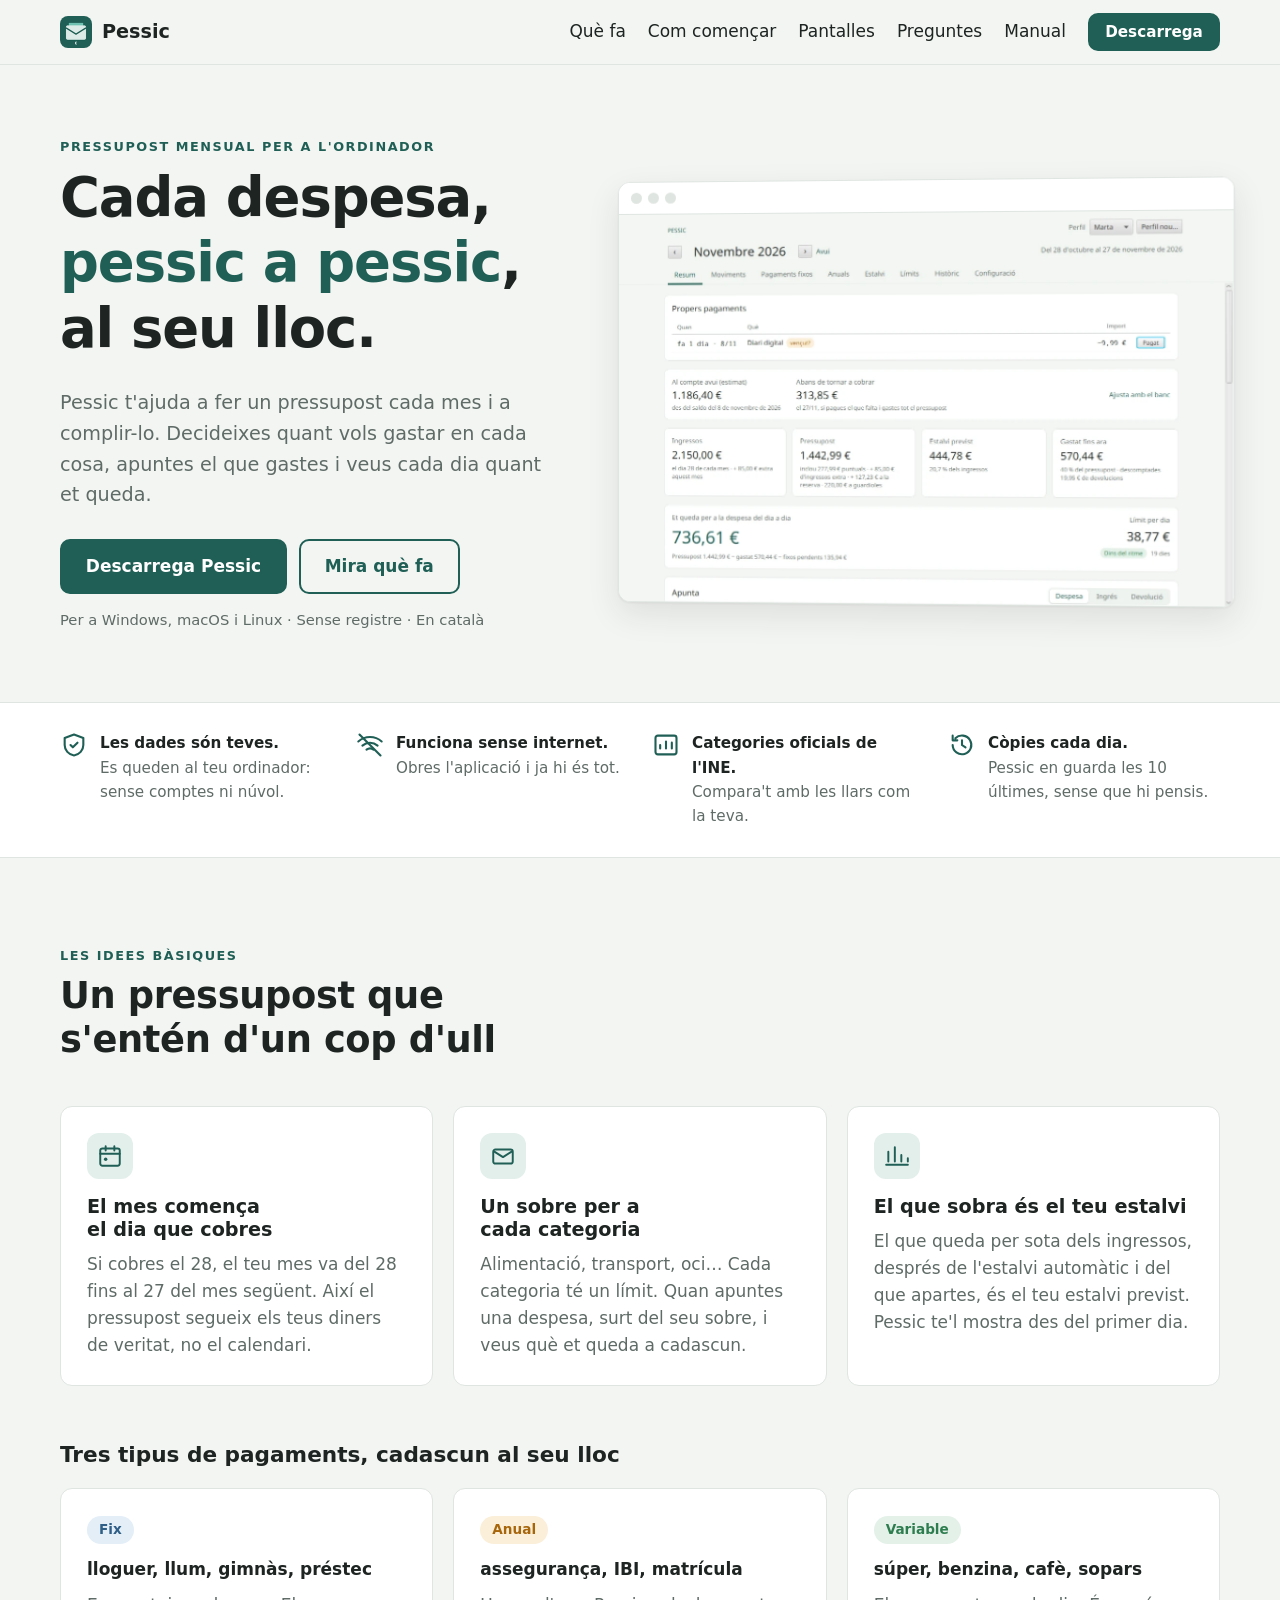
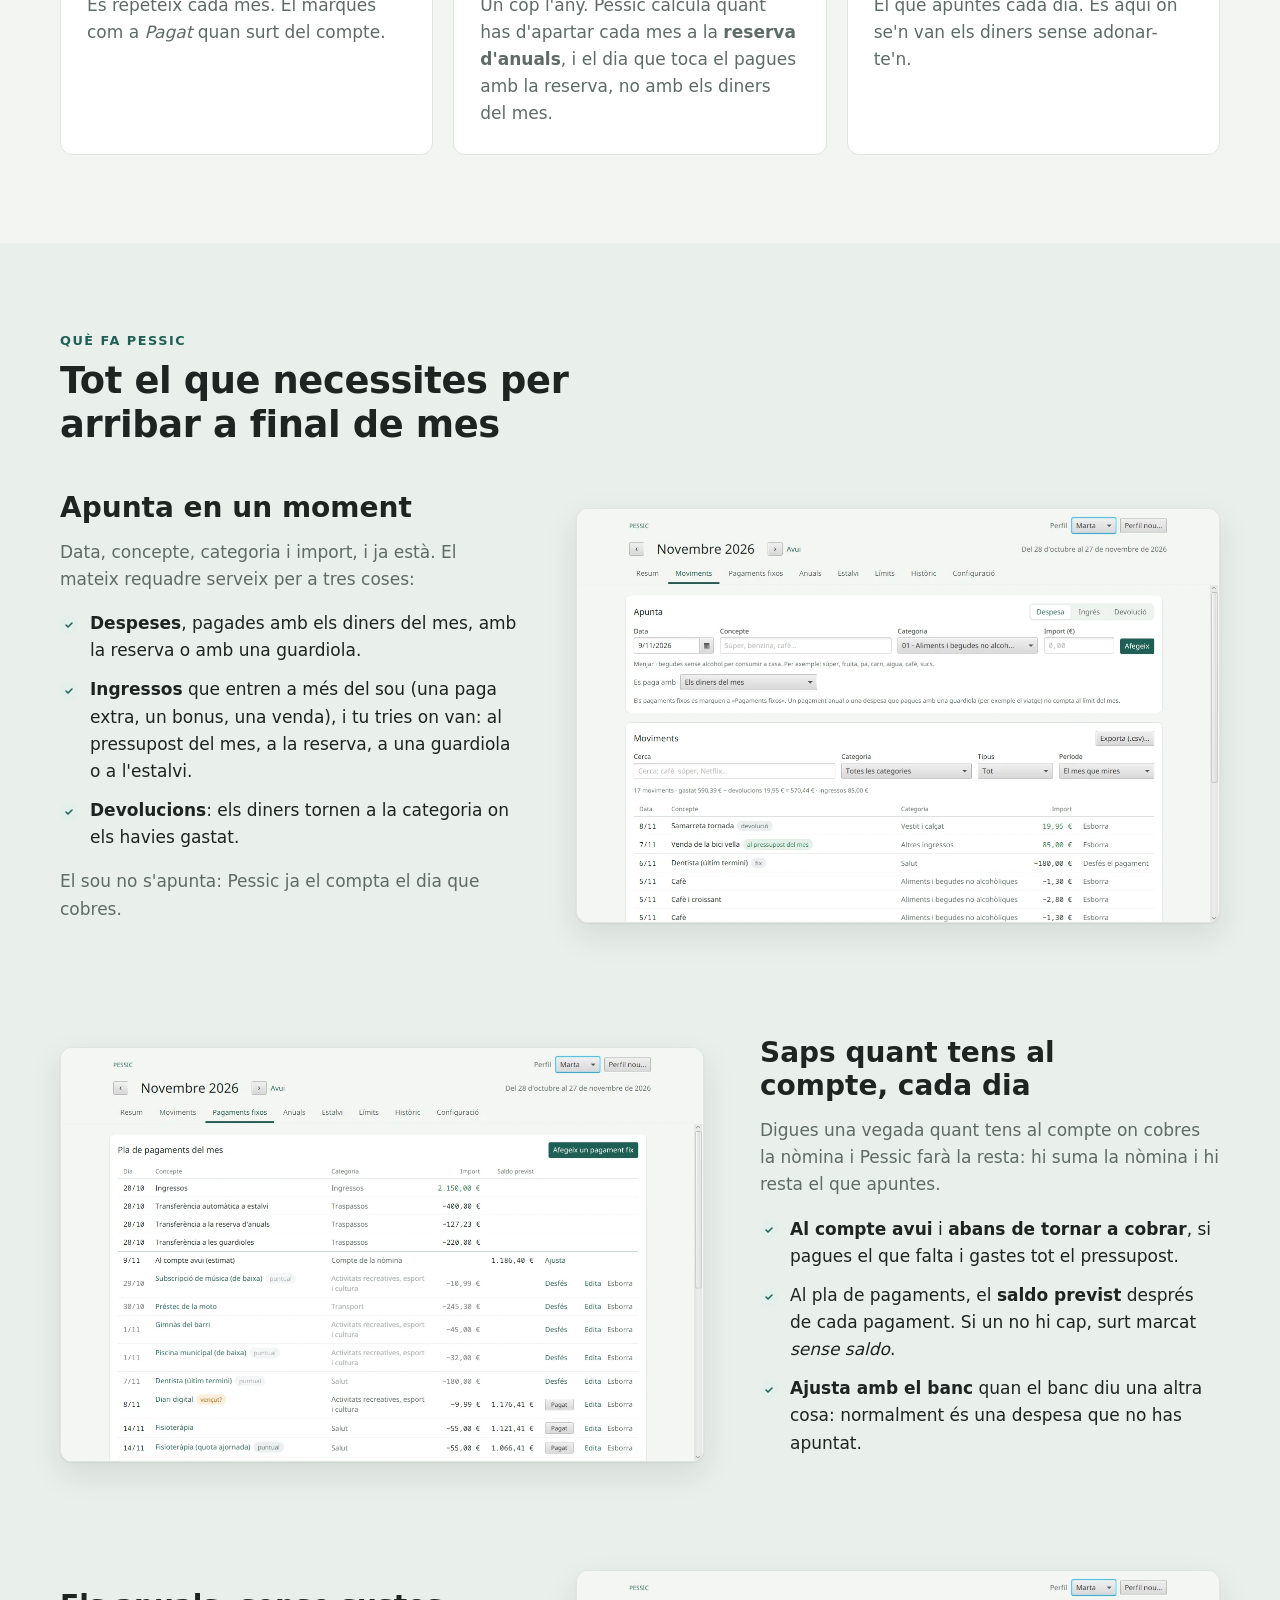
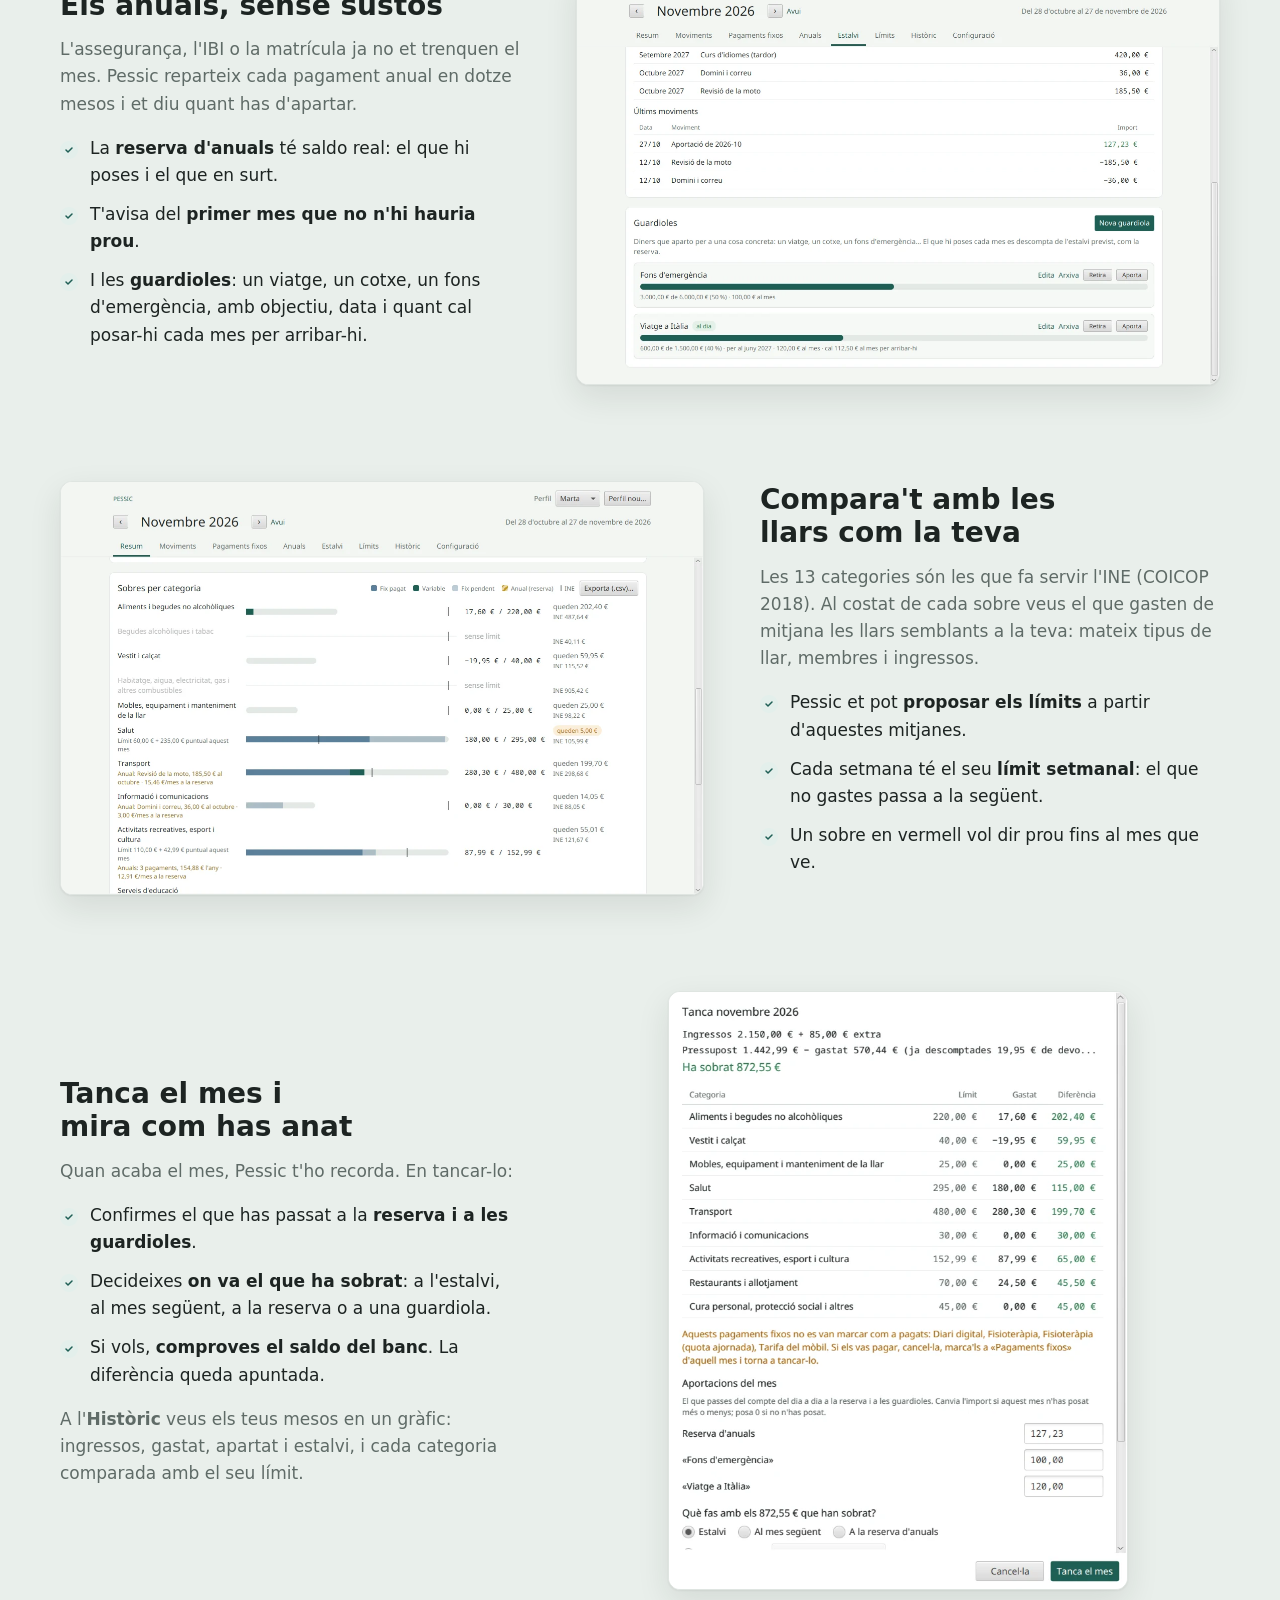
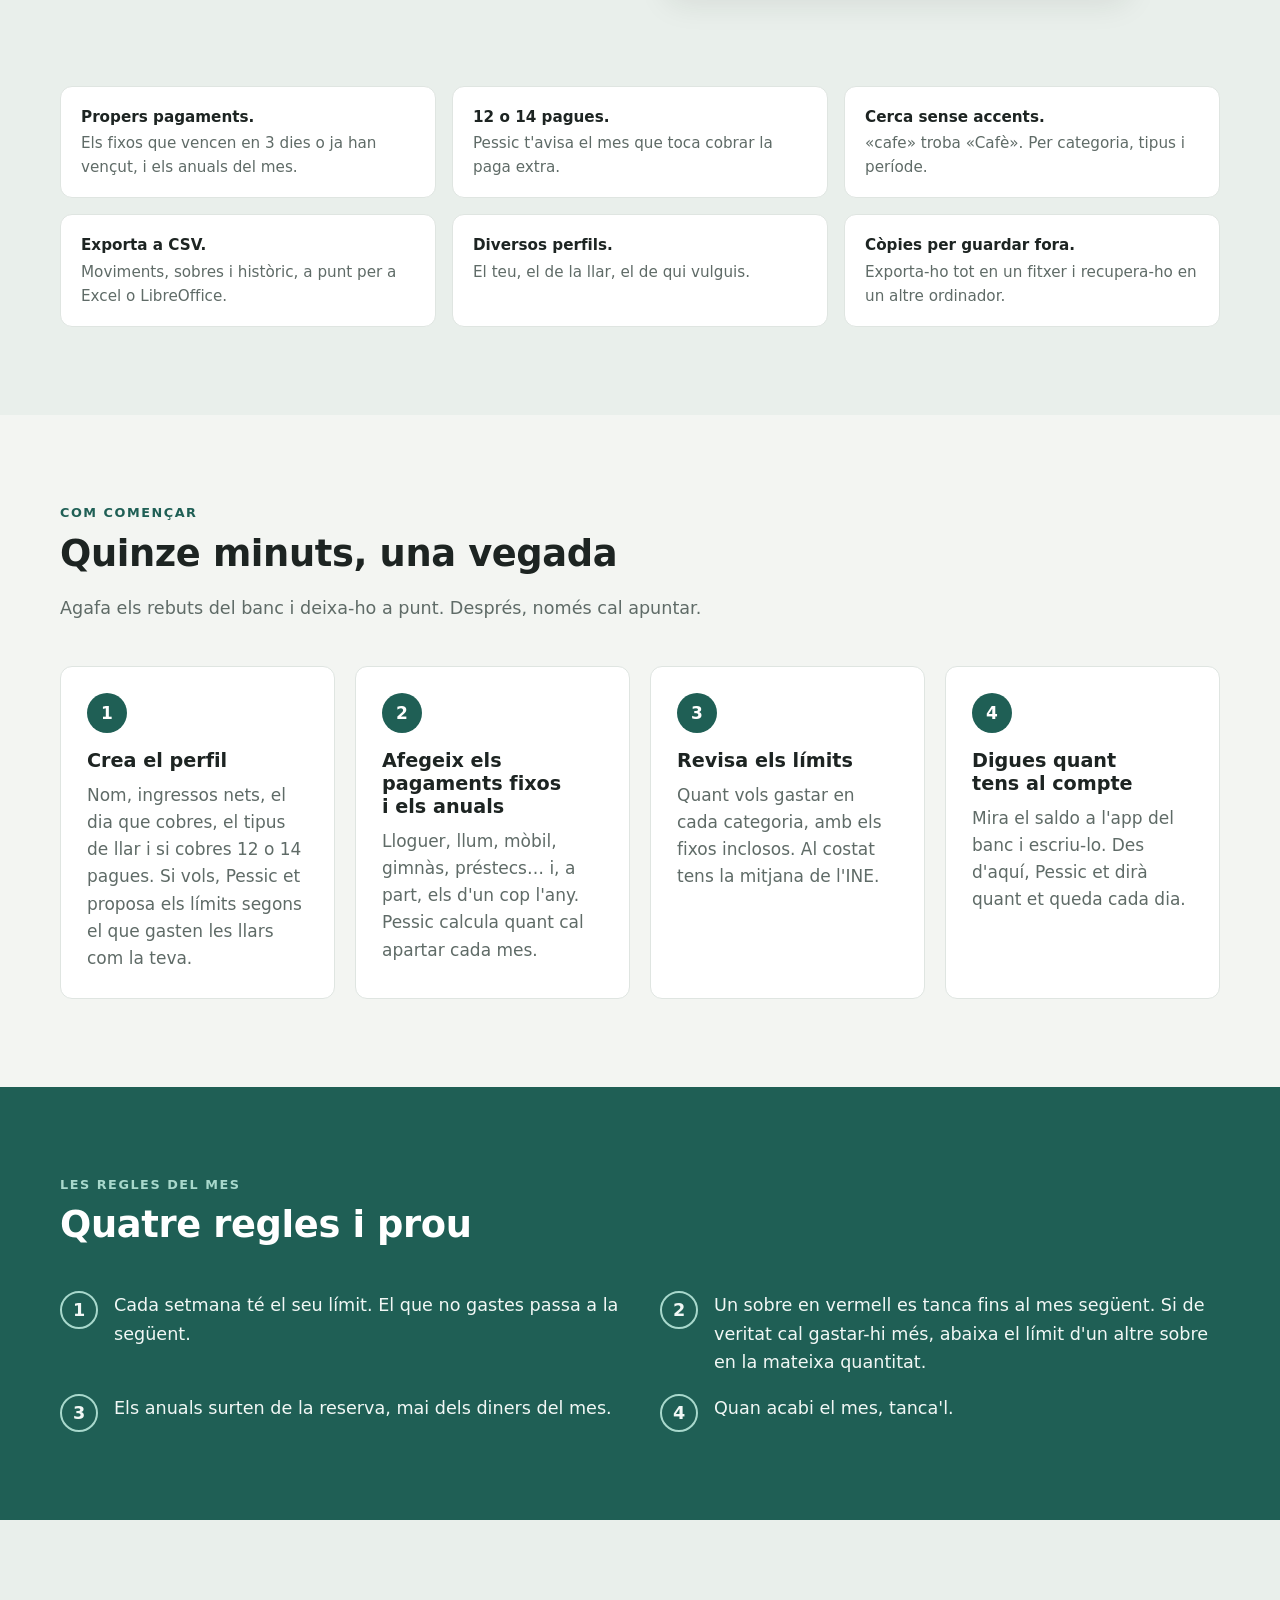
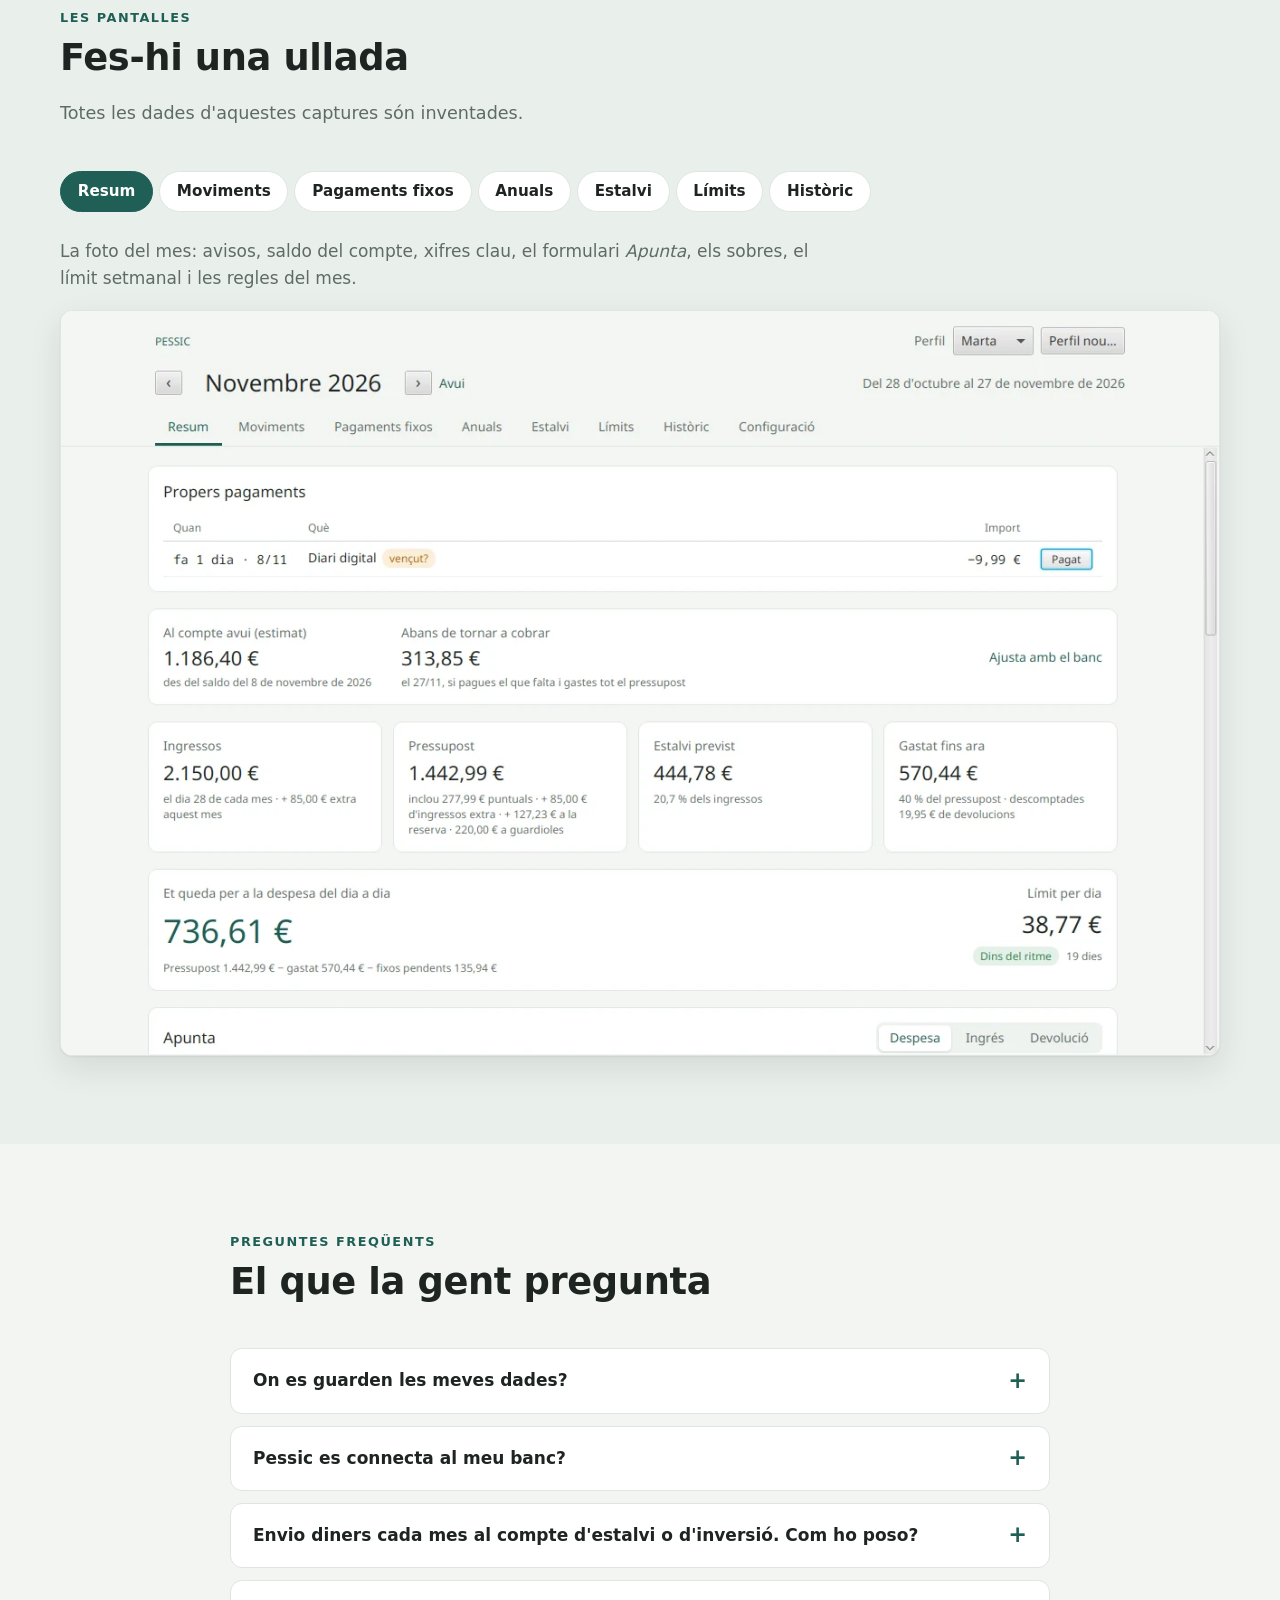
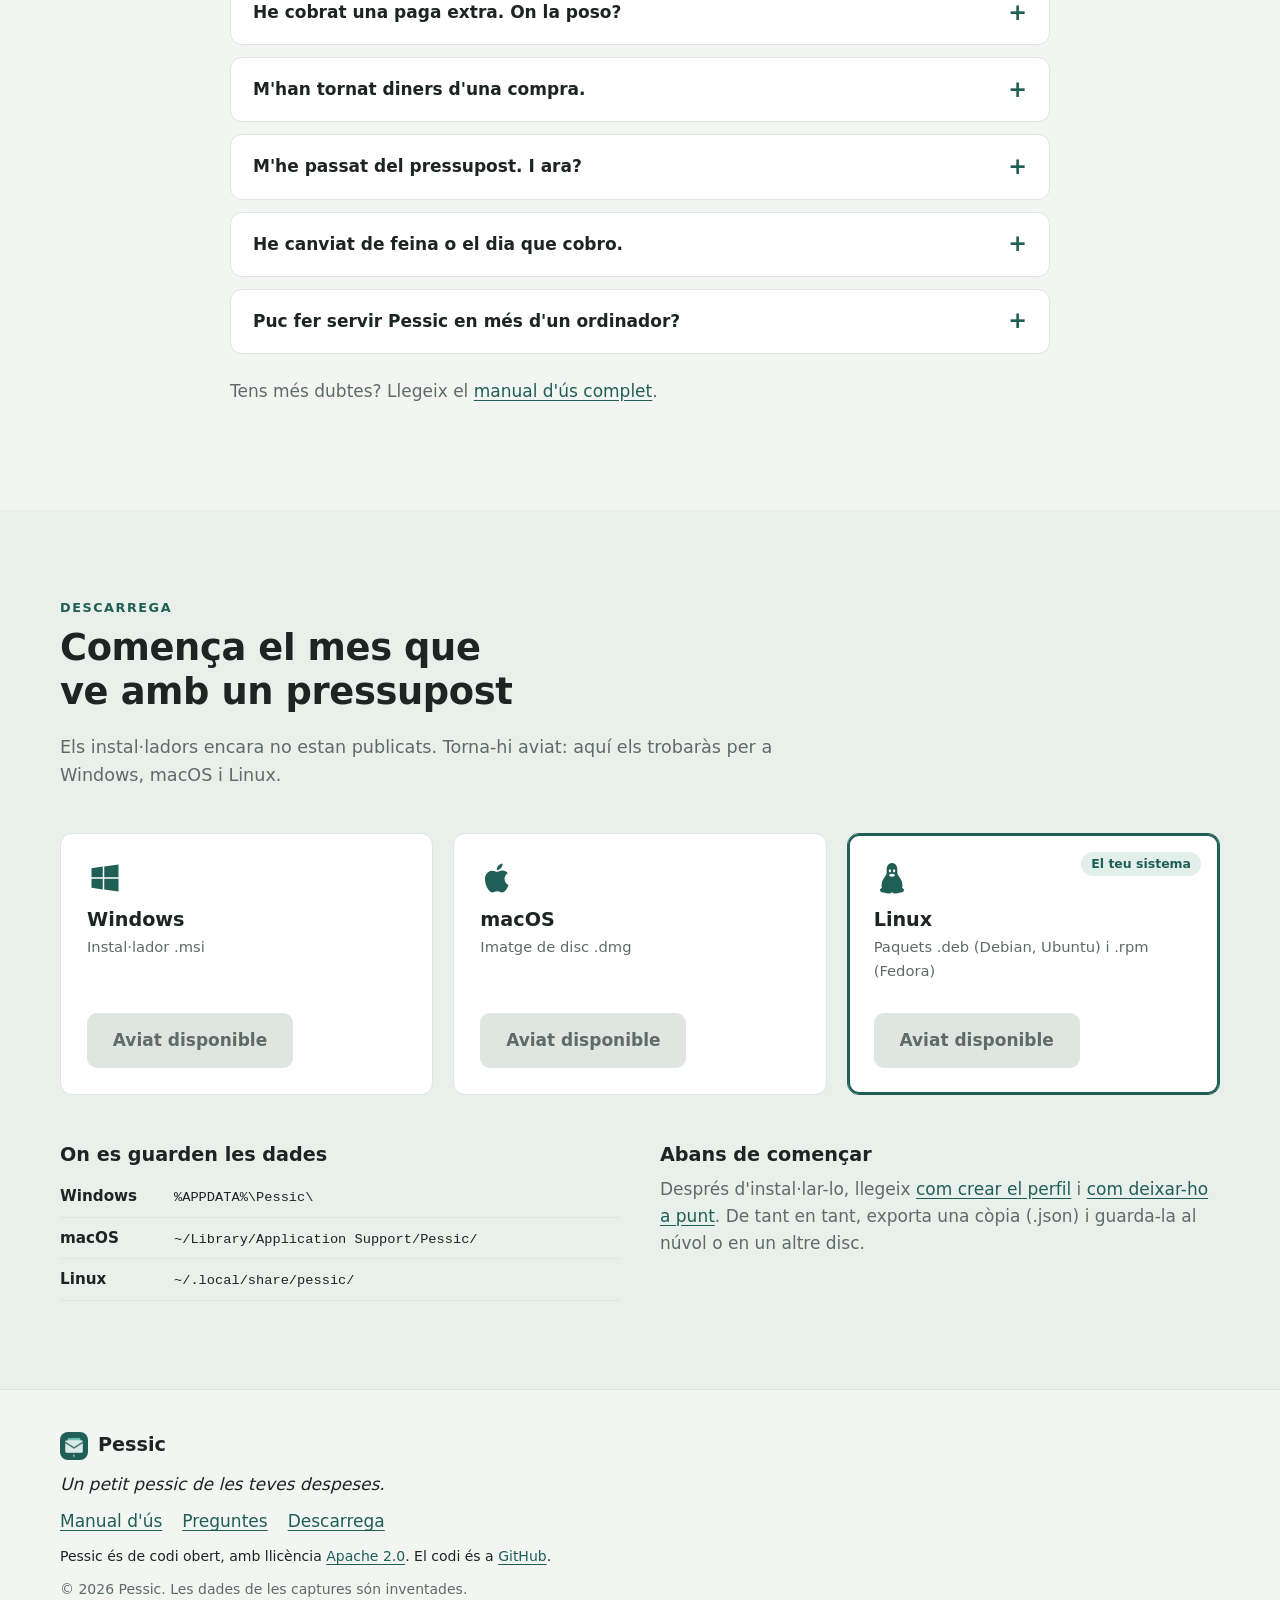
==== commit 47ceb676: "Open source under the Apache License 2.0   - LICENSE and NOTICE   - Footer says Pessic is open sourc" ====
--- a/index.html
+++ b/index.html
@@ -405,6 +405,7 @@
         <a href="#preguntes">Preguntes</a>
         <a href="#descarrega">Descarrega</a>
       </nav>
+      <p class="small">Pessic és de codi obert, amb llicència <a href="https://github.com/aocdev/pessic/blob/main/LICENSE">Apache 2.0</a>. El codi és a <a href="https://github.com/aocdev/pessic">GitHub</a>.</p>
       <p class="muted small">© <span data-year>2026</span> Pessic. Les dades de les captures són inventades.</p>
     </div>
   </footer>
@@ -413,6 +414,6 @@
     <button class="lightbox-close" type="button" aria-label="Tanca">×</button>
     <img alt="">
   </dialog>
-  <script id="i18n-strings" type="application/json">{"js.soon": "Aviat disponible", "js.yourSystem": "El teu sistema", "js.msi": "Descarrega el .msi", "js.dmg": "Descarrega el .dmg", "js.deb": "Descarrega el .deb", "js.rpm": "Descarrega el .rpm", "js.statusPublished": "Versió {version}. Tria el teu sistema.", "js.statusSoon": "Els instal·ladors encara no estan publicats. Torna-hi aviat: aquí els trobaràs per a Windows, macOS i Linux.", "js.downloadFor": "Descarrega per a {system}", "js.heroNote": "Versió {version} · <a href=\"#descarrega\">Altres sistemes<\/a>"}</script>
+  <script id="i18n-strings" type="application/json">{"js.soon": "Aviat disponible", "js.yourSystem": "El teu sistema", "js.msi": "Descarrega el .msi", "js.dmgArm": "Descarrega el .dmg (Apple Silicon)", "js.dmgIntel": "Descarrega el .dmg (Intel)", "js.deb": "Descarrega el .deb", "js.rpm": "Descarrega el .rpm", "js.statusPublished": "Versió {version}. Tria el teu sistema.", "js.statusSoon": "Els instal·ladors encara no estan publicats. Torna-hi aviat: aquí els trobaràs per a Windows, macOS i Linux.", "js.downloadFor": "Descarrega per a {system}", "js.heroNote": "Versió {version} · <a href=\"#descarrega\">Altres sistemes<\/a>"}</script>
 </body>
 </html>
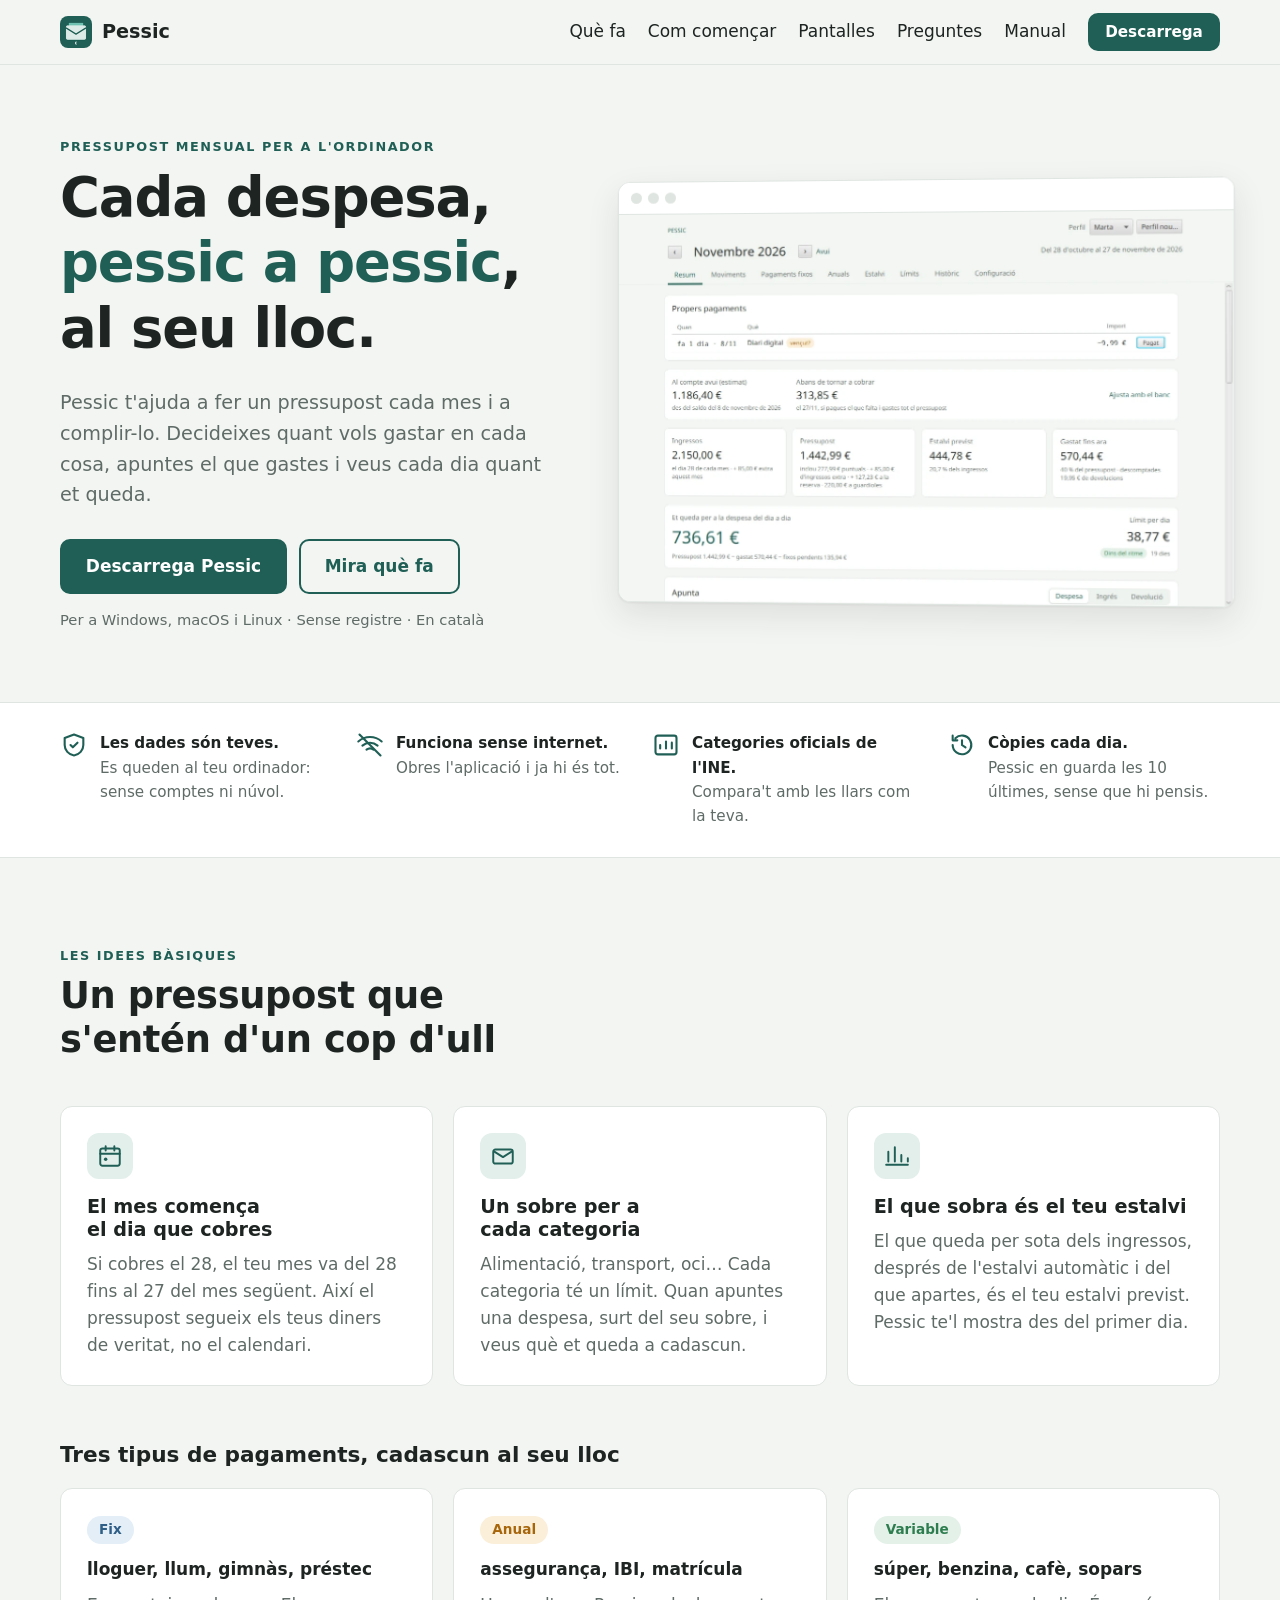
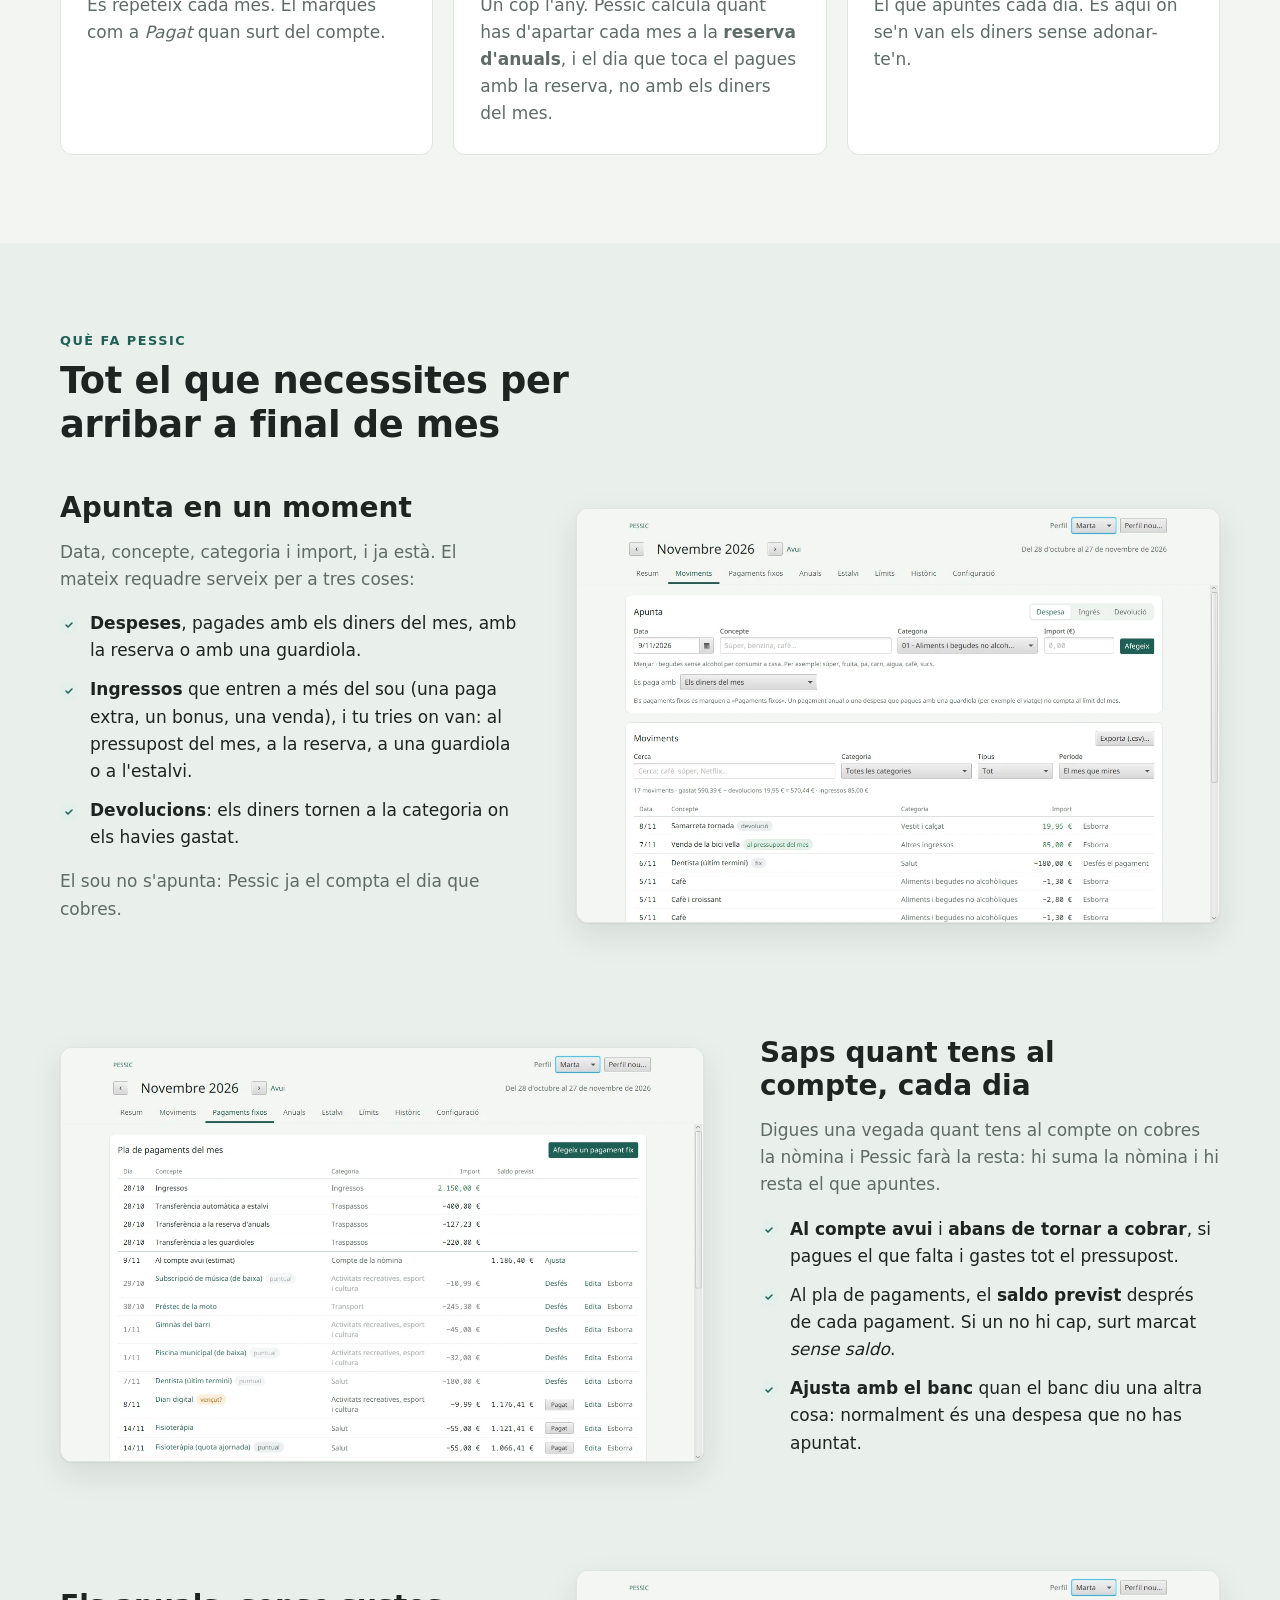
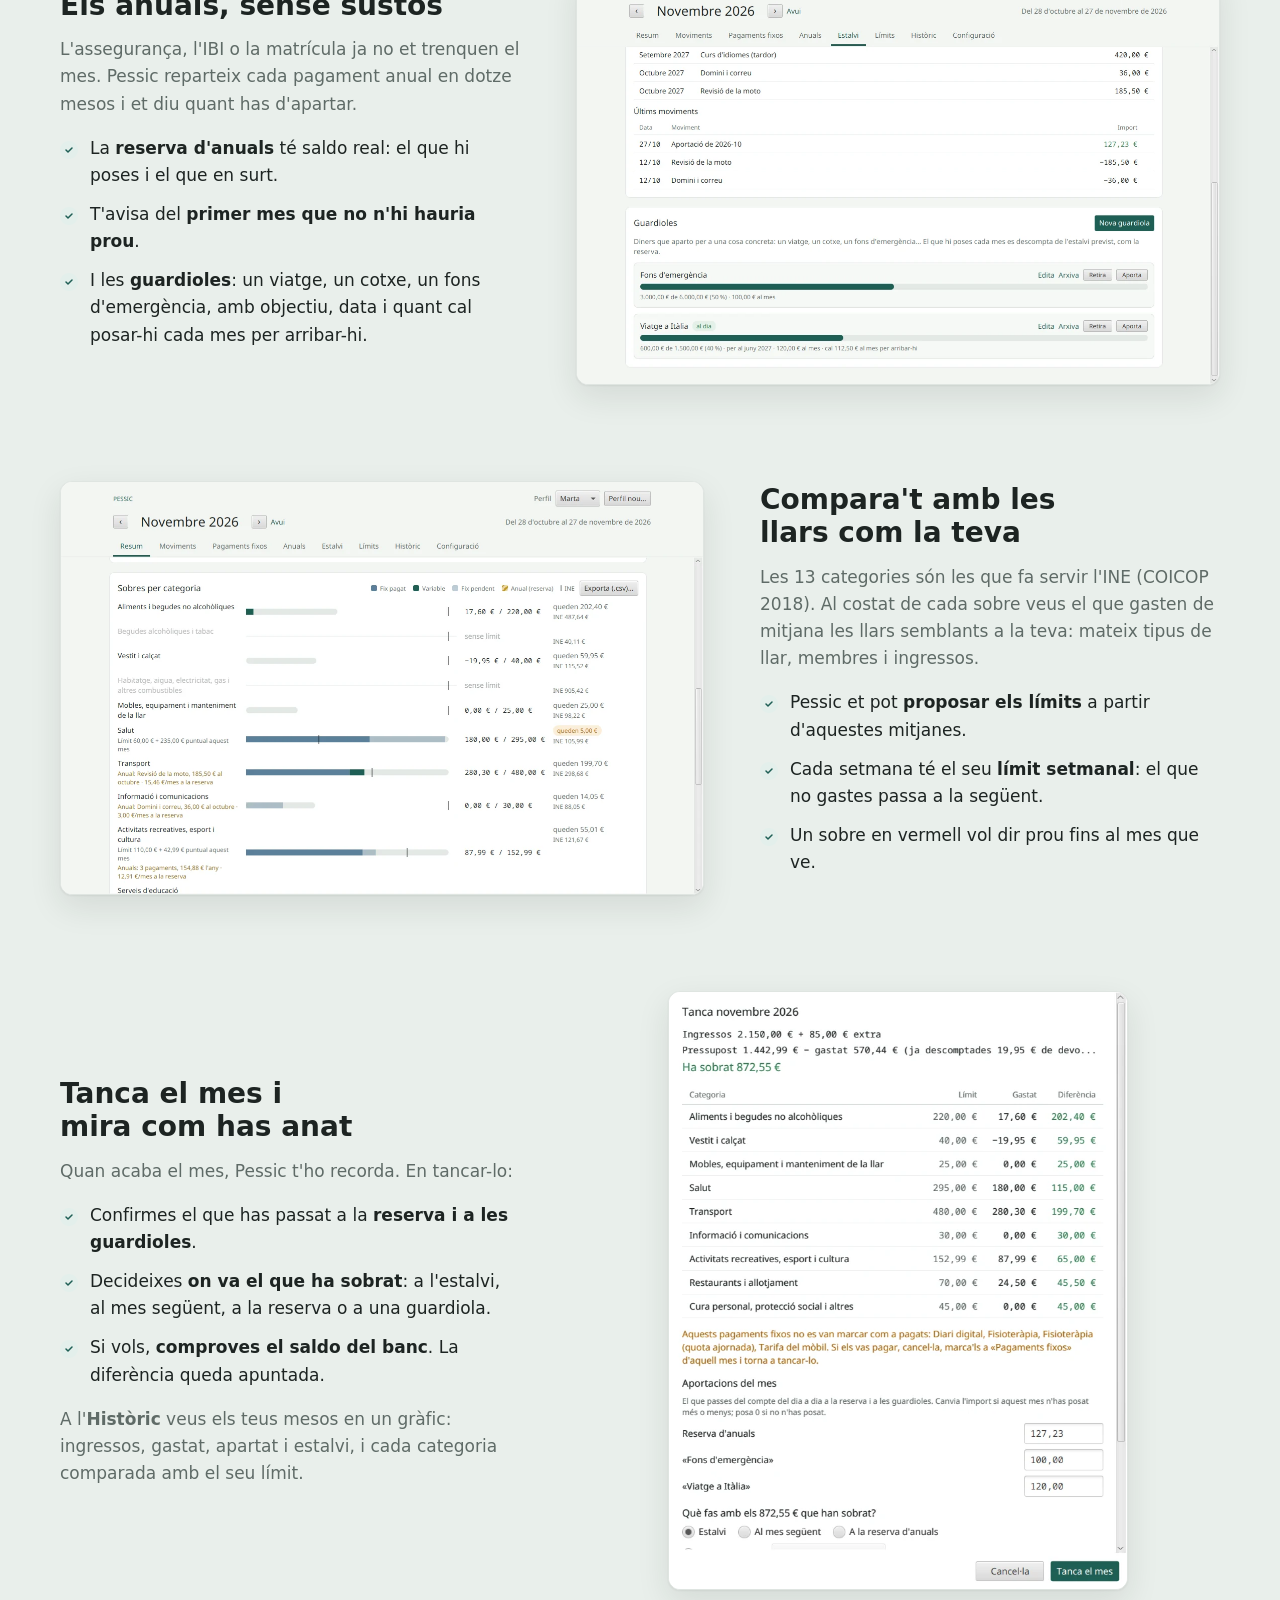
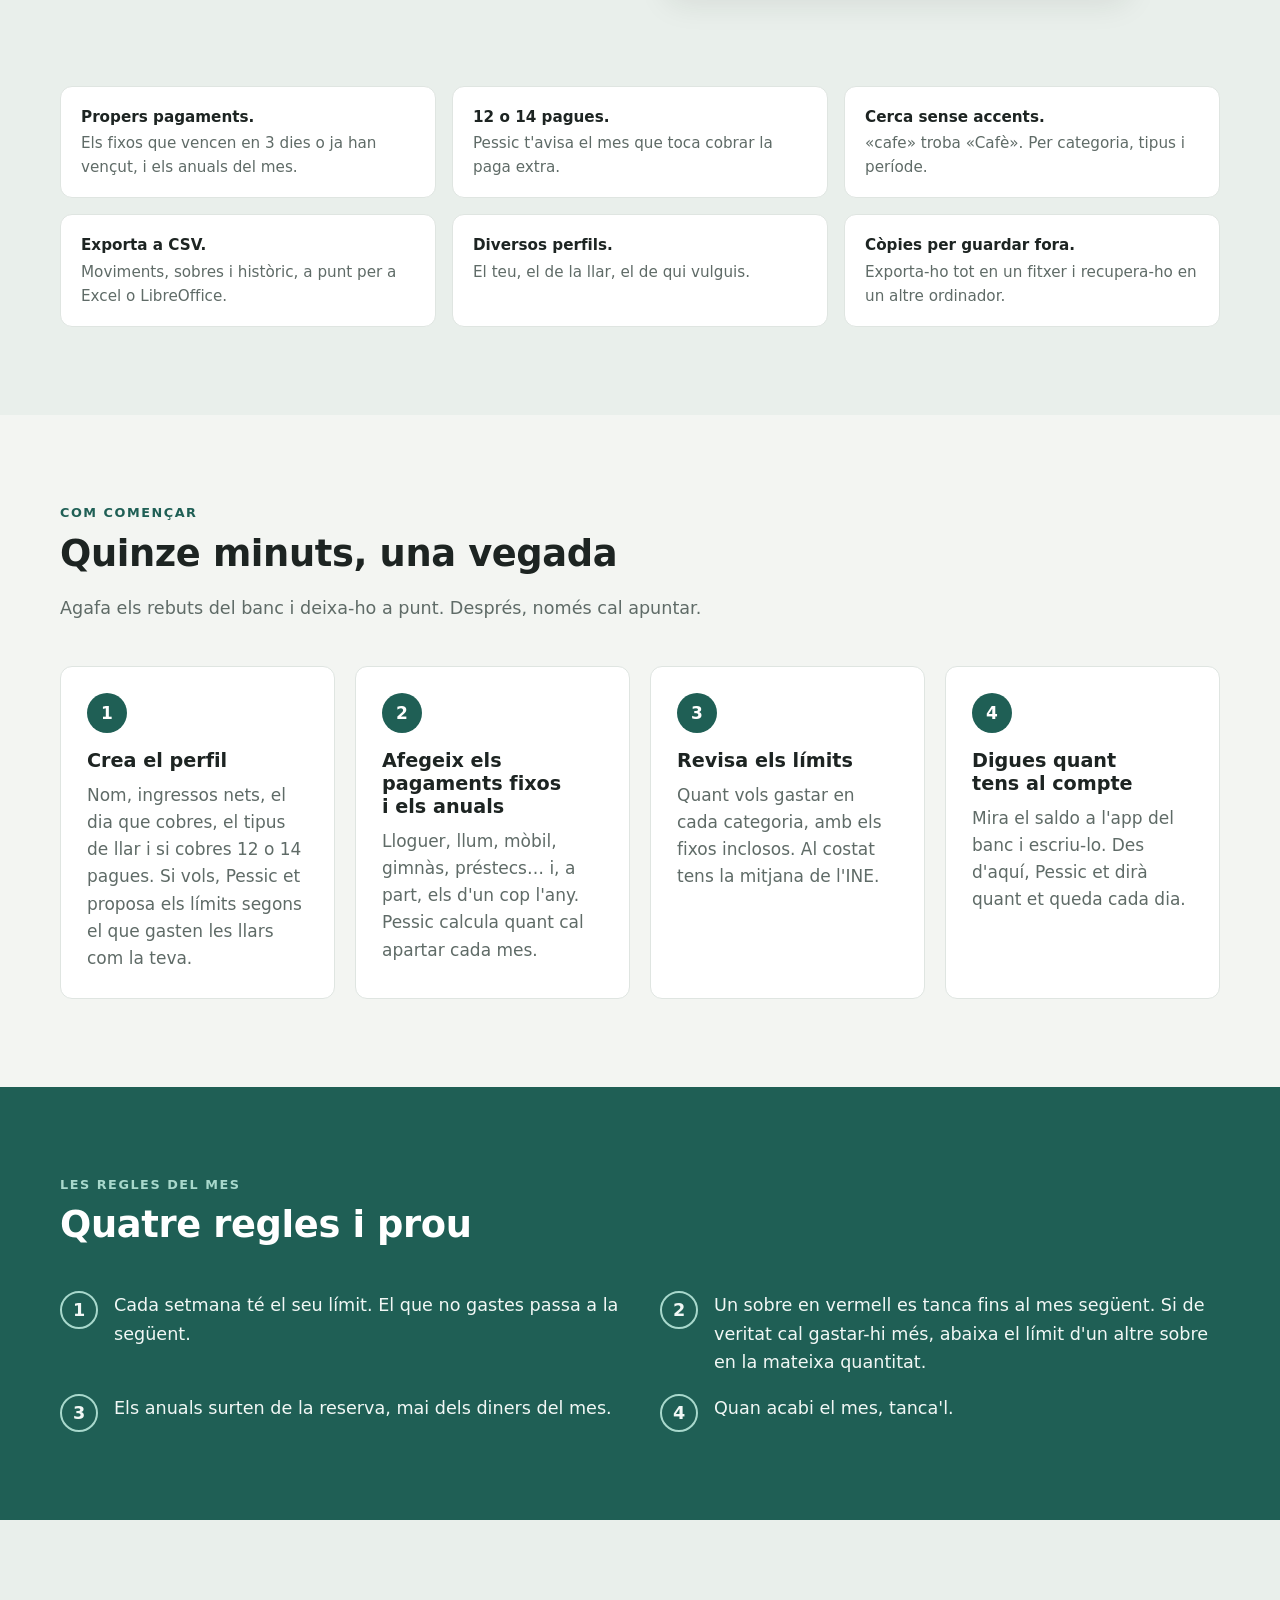
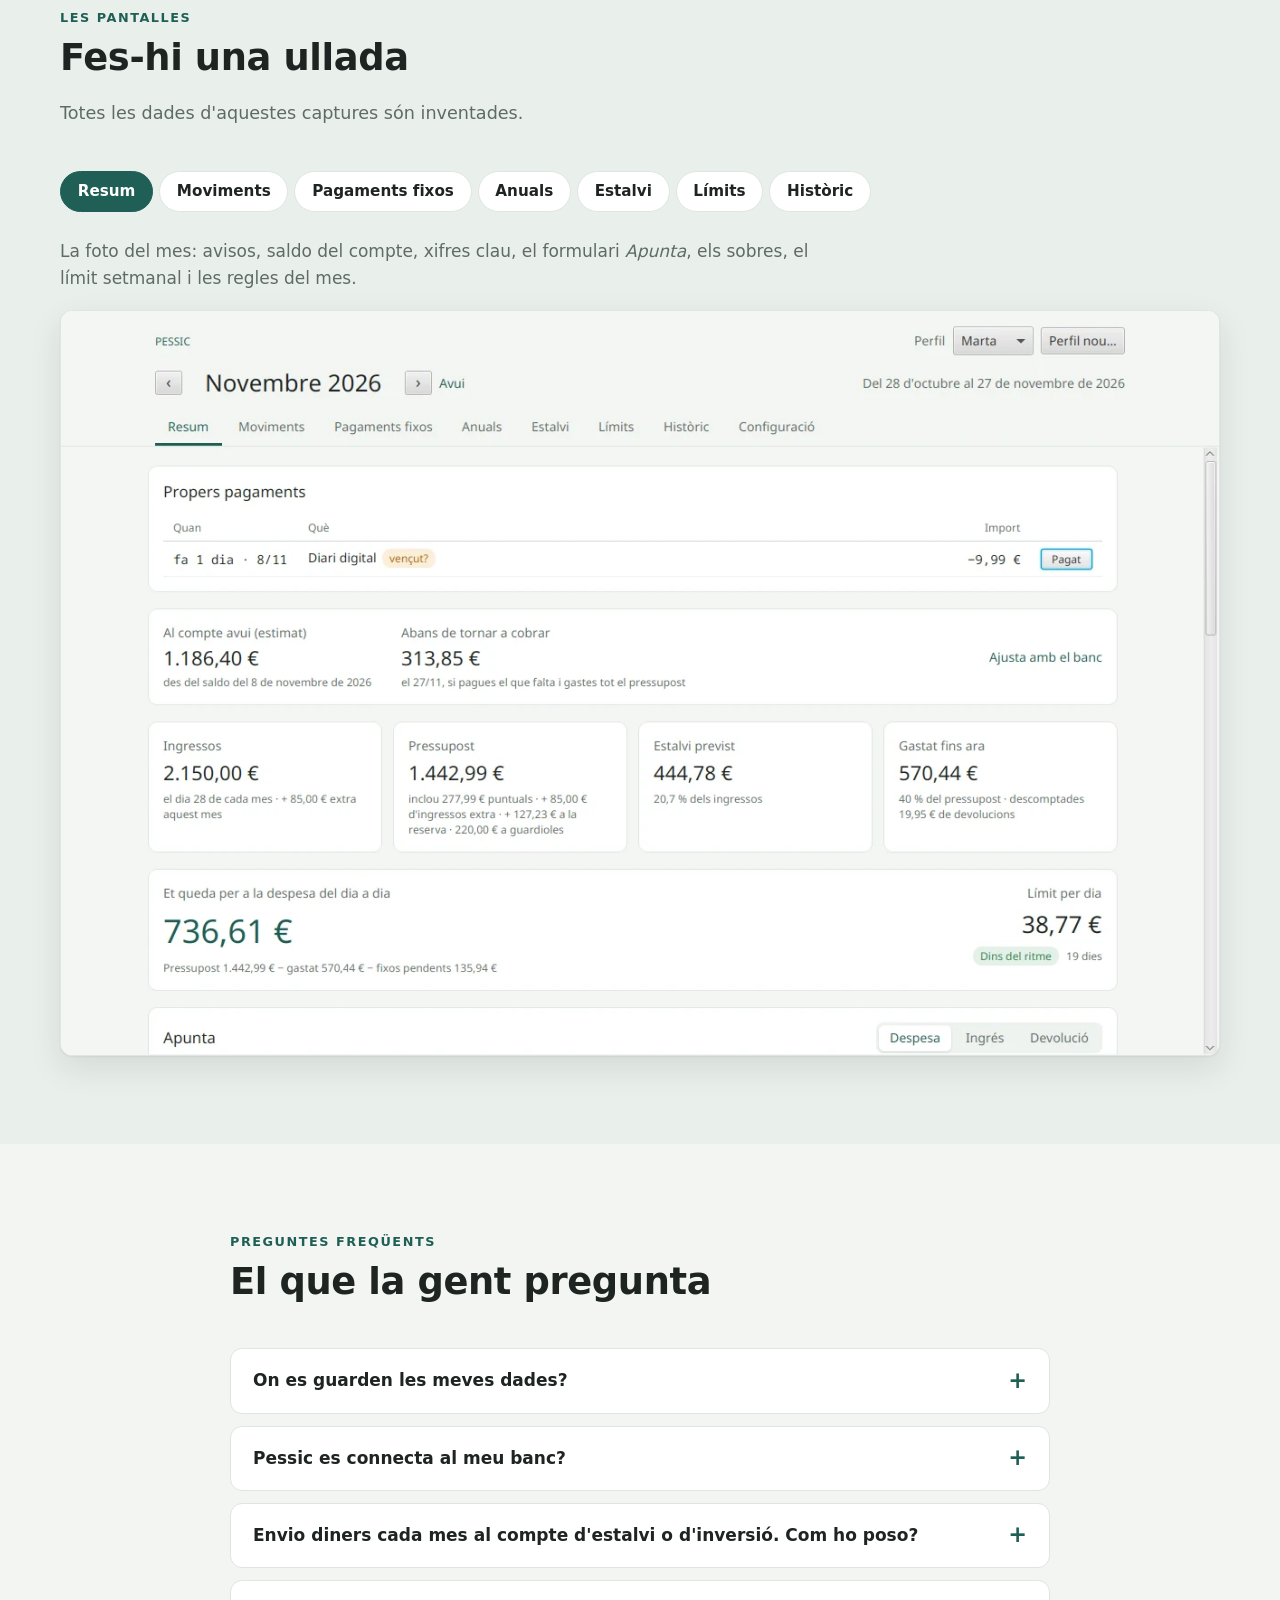
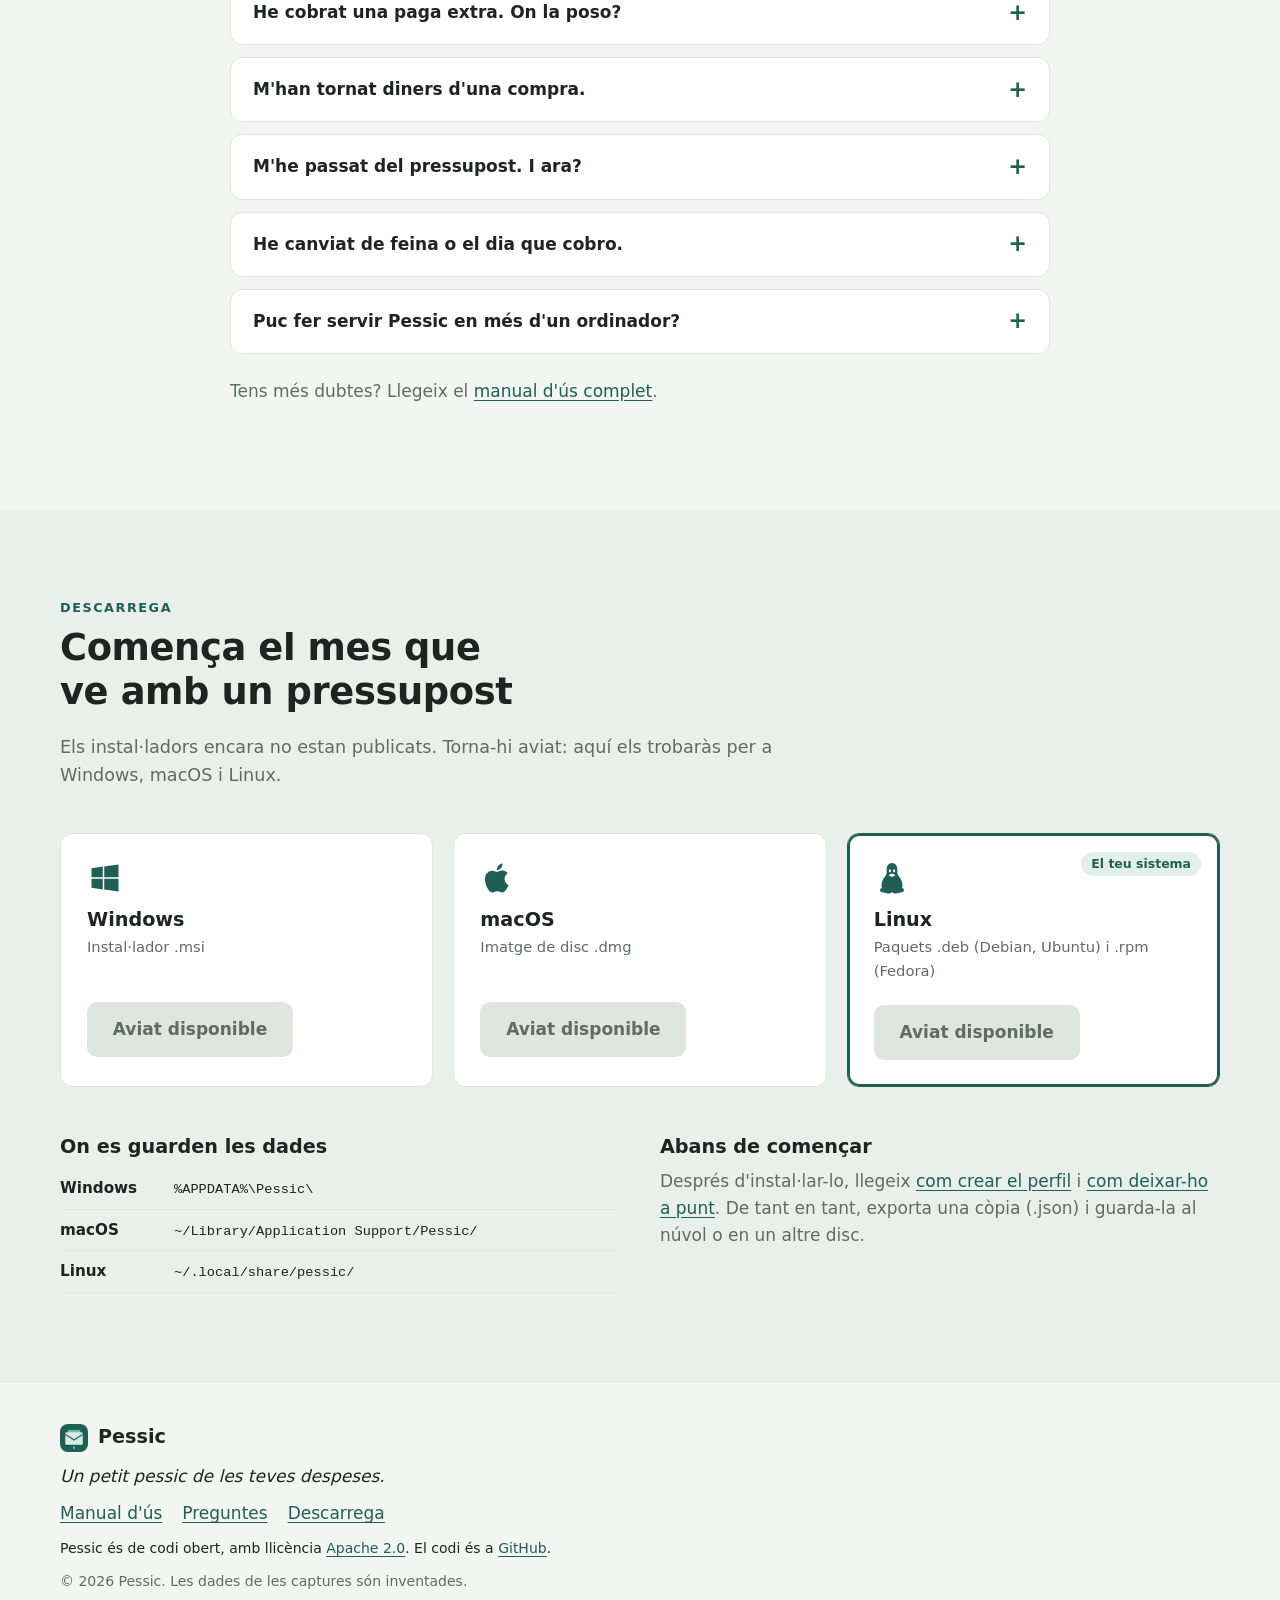
==== commit 6b7a0dba: "Show SHA-256 checksums with the downloads   - Each installer shows its SHA-256 with a copy button, a" ====
--- a/index.html
+++ b/index.html
@@ -14,6 +14,7 @@
   <link rel="icon" type="image/png" href="assets/favicon.png">
   <link rel="apple-touch-icon" href="assets/apple-touch-icon.png">
   <link rel="stylesheet" href="css/styles.css">
+  <script src="js/release.js" defer></script>
   <script src="js/main.js" defer></script>
 </head>
 <body>
@@ -389,6 +390,20 @@
             <p>Després d'instal·lar-lo, llegeix <a href="manual.html#2-primer-pas-crea-el-perfil">com crear el perfil</a> i <a href="manual.html#3-posa-ho-a-punt-15-minuts">com deixar-ho a punt</a>. De tant en tant, exporta una còpia (.json) i guarda-la al núvol o en un altre disc.</p>
           </div>
         </div>
+        <div class="verify" data-download="verify" hidden>
+          <h3>Comprova la descàrrega</h3>
+          <p>Cada versió publica la suma SHA-256 de cada instal·lador. Calcula la del fitxer que has baixat: si coincideix amb la d'aquí, és exactament el que es va publicar, sense errors ni canvis.</p>
+          <dl class="verify-commands">
+            <dt>Windows (PowerShell)</dt>
+            <dd><code>Get-FileHash &lt;fitxer&gt;</code></dd>
+            <dt>macOS (Terminal)</dt>
+            <dd><code>shasum -a 256 &lt;fitxer&gt;</code></dd>
+            <dt>Linux (amb SHA256SUMS.txt a la mateixa carpeta)</dt>
+            <dd><code>sha256sum -c SHA256SUMS.txt --ignore-missing</code></dd>
+          </dl>
+          <p>Totes les sumes en un fitxer: <a href="#" data-download="sums">SHA256SUMS.txt</a>.</p>
+          <p class="small muted">Avançat: cada fitxer té també una certificació de GitHub que demostra que s'ha generat a partir del codi de Pessic. Comprova-la amb <a href="https://cli.github.com/">GitHub CLI</a>: <code>gh attestation verify &lt;fitxer&gt; --repo aocdev/pessic</code>.</p>
+        </div>
       </div>
     </section>
   </main>
@@ -414,6 +429,6 @@
     <button class="lightbox-close" type="button" aria-label="Tanca">×</button>
     <img alt="">
   </dialog>
-  <script id="i18n-strings" type="application/json">{"js.soon": "Aviat disponible", "js.yourSystem": "El teu sistema", "js.msi": "Descarrega el .msi", "js.dmgArm": "Descarrega el .dmg (Apple Silicon)", "js.dmgIntel": "Descarrega el .dmg (Intel)", "js.deb": "Descarrega el .deb", "js.rpm": "Descarrega el .rpm", "js.statusPublished": "Versió {version}. Tria el teu sistema.", "js.statusSoon": "Els instal·ladors encara no estan publicats. Torna-hi aviat: aquí els trobaràs per a Windows, macOS i Linux.", "js.downloadFor": "Descarrega per a {system}", "js.heroNote": "Versió {version} · <a href=\"#descarrega\">Altres sistemes<\/a>"}</script>
+  <script id="i18n-strings" type="application/json">{"js.soon": "Aviat disponible", "js.yourSystem": "El teu sistema", "js.msi": "Descarrega el .msi", "js.dmgArm": "Descarrega el .dmg (Apple Silicon)", "js.dmgIntel": "Descarrega el .dmg (Intel)", "js.deb": "Descarrega el .deb", "js.rpm": "Descarrega el .rpm", "js.statusPublished": "Versió {version}. Tria el teu sistema.", "js.statusSoon": "Els instal·ladors encara no estan publicats. Torna-hi aviat: aquí els trobaràs per a Windows, macOS i Linux.", "js.downloadFor": "Descarrega per a {system}", "js.heroNote": "Versió {version} · <a href=\"#descarrega\">Altres sistemes<\/a>", "js.sha256": "SHA-256", "js.copy": "Copia", "js.copied": "Copiat", "js.copySha": "Copia la suma SHA-256 de {file}"}</script>
 </body>
 </html>
--- a/css/styles.css
+++ b/css/styles.css
@@ -404,8 +404,8 @@
 .platform { display: flex; flex-direction: column; gap: 4px; position: relative; }
 .platform > svg { width: 36px; height: 36px; color: var(--accent-text); margin-bottom: 8px; }
 .platform h3 { margin-bottom: 0; }
-.platform-meta { color: var(--muted); font-size: .92rem; }
-.platform-actions { display: flex; flex-wrap: wrap; gap: 10px; margin-top: auto; padding-top: 12px; }
+.platform-meta { color: var(--muted); font-size: .92rem; min-height: 3em; }
+.platform-actions { display: flex; flex-wrap: wrap; gap: 10px; padding-top: 4px; }
 .platform.is-current { border-color: var(--accent); box-shadow: 0 0 0 2px var(--accent) inset; }
 .platform-badge {
   position: absolute;
@@ -424,6 +424,45 @@
 .download-notes th { width: 7.5em; font-weight: 600; }
 .download-notes code { word-break: break-all; }
 @media (max-width: 760px) { .download-notes { grid-template-columns: 1fr; gap: 24px; } }
+
+.platform-checksums { margin-top: 18px; padding-top: 14px; border-top: 1px solid var(--line); }
+.checksum-title { margin: 0 0 6px; font-size: .78rem; font-weight: 700; letter-spacing: .08em; text-transform: uppercase; color: var(--muted); }
+.checksum { display: grid; grid-template-columns: minmax(0, 1fr) auto; gap: 2px 10px; align-items: center; margin-bottom: 10px; }
+.checksum-file { grid-column: 1 / -1; font-size: .85rem; font-weight: 600; word-break: break-all; }
+.checksum code {
+  font-size: .78rem;
+  color: var(--muted);
+  word-break: break-all;
+  user-select: all;
+  background: var(--bg);
+  border: 1px solid var(--line);
+  border-radius: 6px;
+  padding: 4px 6px;
+}
+.checksum-copy {
+  font: inherit;
+  font-size: .82rem;
+  font-weight: 600;
+  color: var(--accent-text);
+  background: var(--accent-soft);
+  border: 0;
+  border-radius: 6px;
+  padding: 6px 10px;
+  cursor: pointer;
+}
+.verify {
+  margin-top: 40px;
+  padding: 26px;
+  background: var(--card);
+  border: 1px solid var(--line);
+  border-radius: var(--radius);
+}
+.verify > p { color: var(--muted); }
+.verify-commands { display: grid; grid-template-columns: max-content minmax(0, 1fr); gap: 10px 20px; margin: 0 0 1em; }
+.verify-commands dt { font-weight: 600; }
+.verify-commands dd { margin: 0; }
+.verify-commands code { word-break: break-all; }
+@media (max-width: 640px) { .verify-commands { grid-template-columns: 1fr; gap: 4px; } .verify-commands dd { margin-bottom: 10px; } }
 
 /* ------------------------------------------------------------------ footer */
 .site-footer { border-top: 1px solid var(--line); padding: 40px 0; }
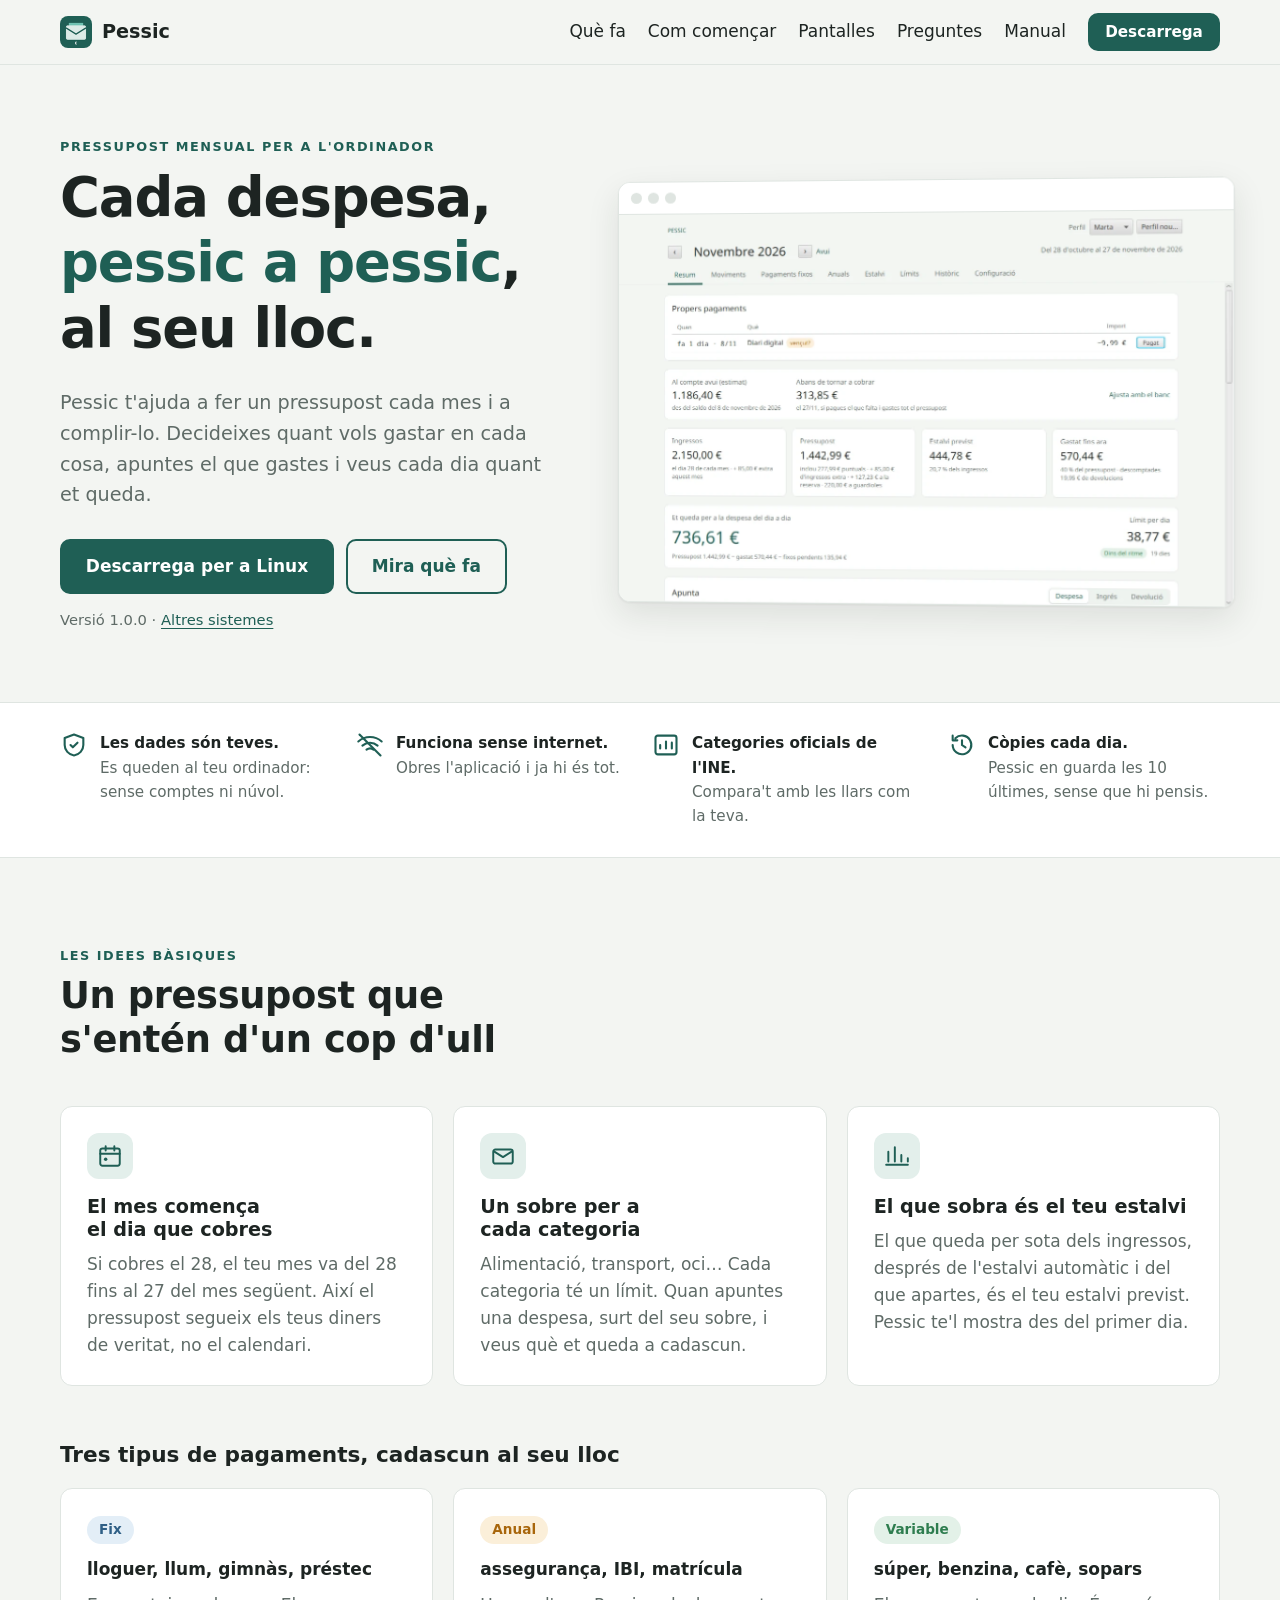
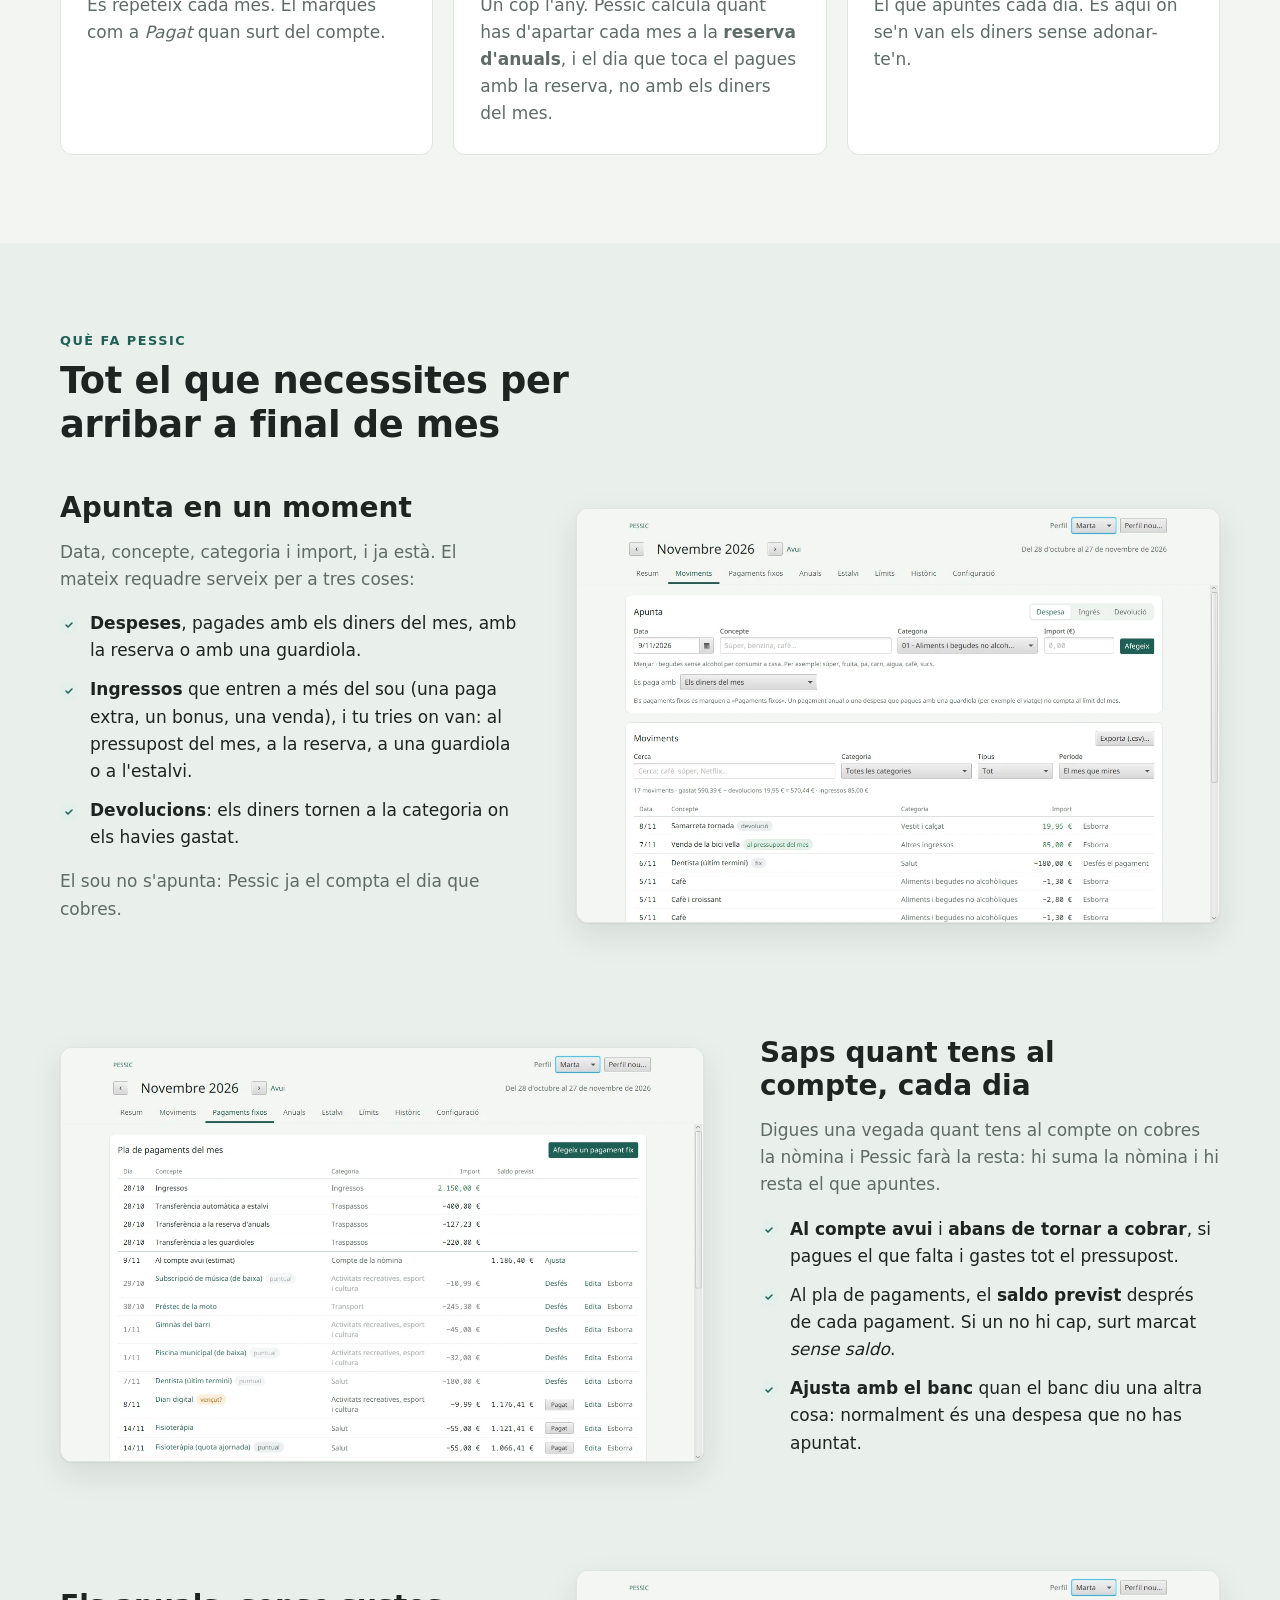
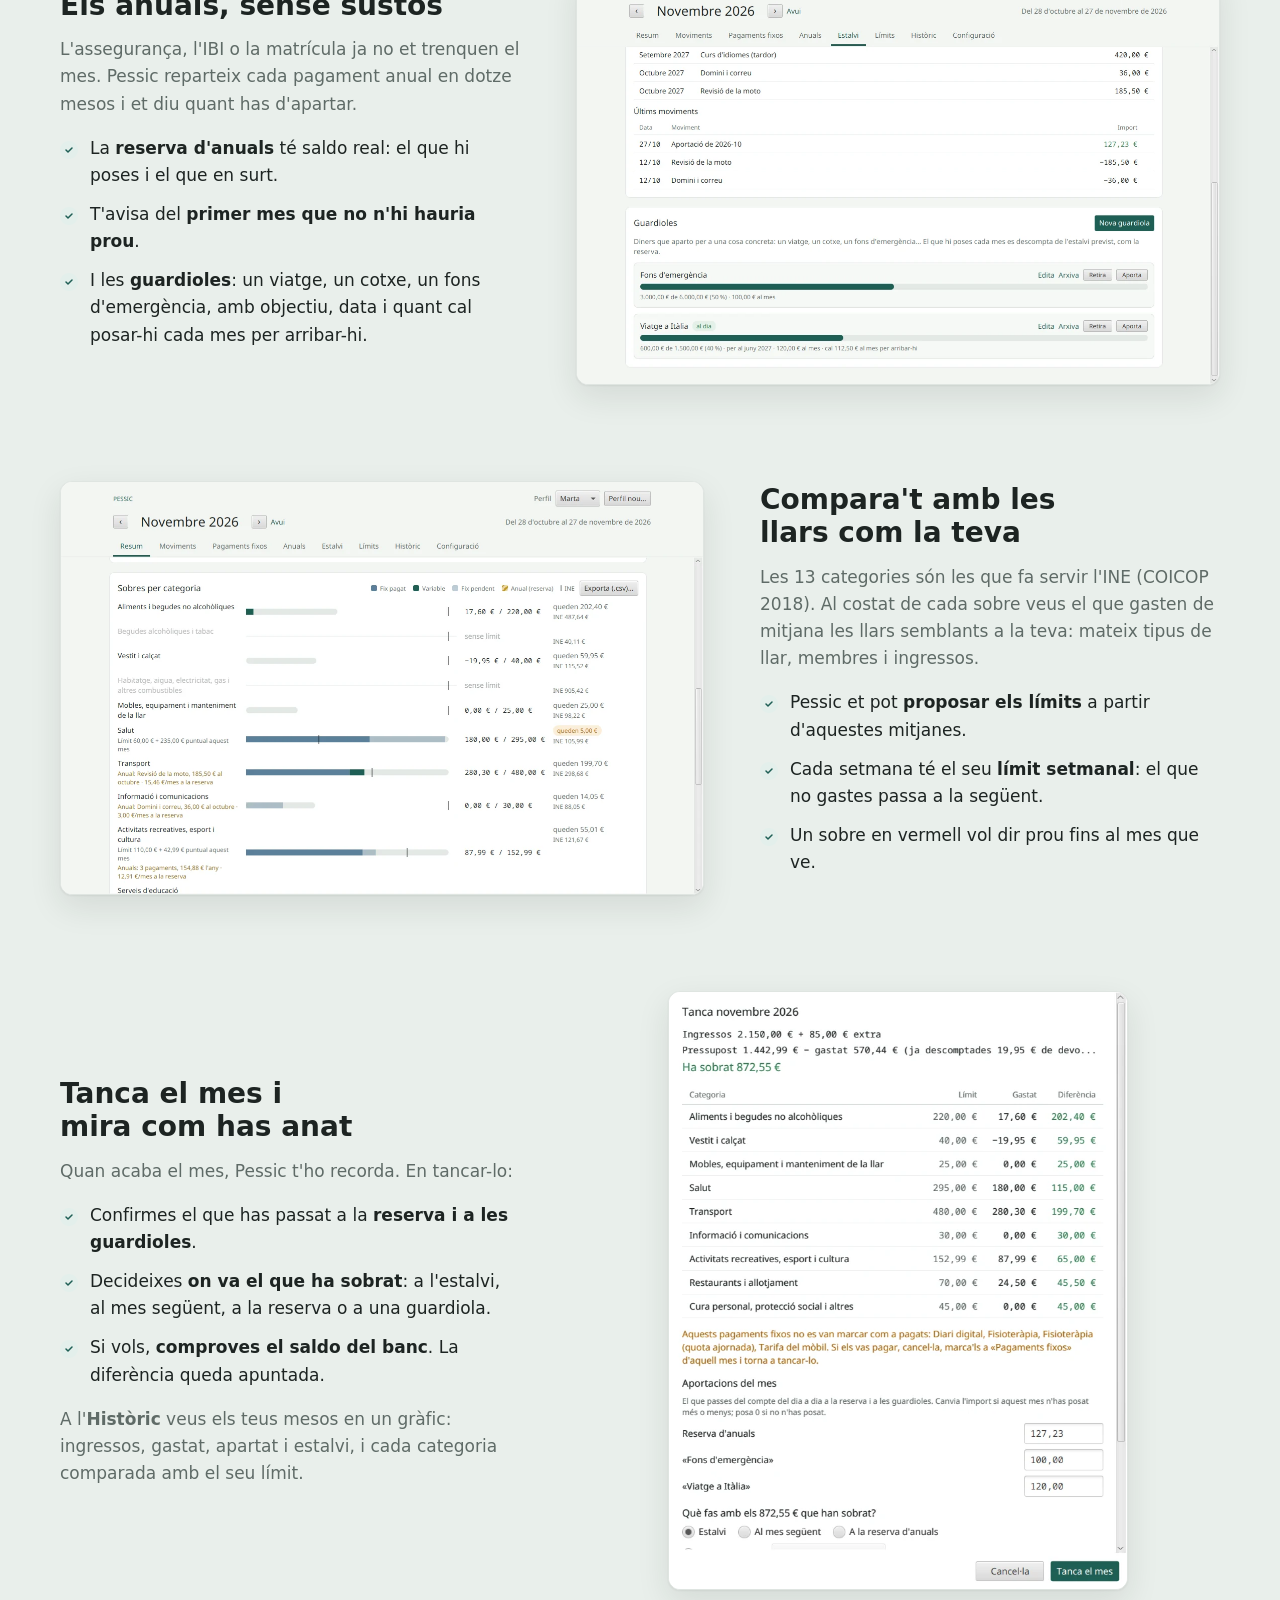
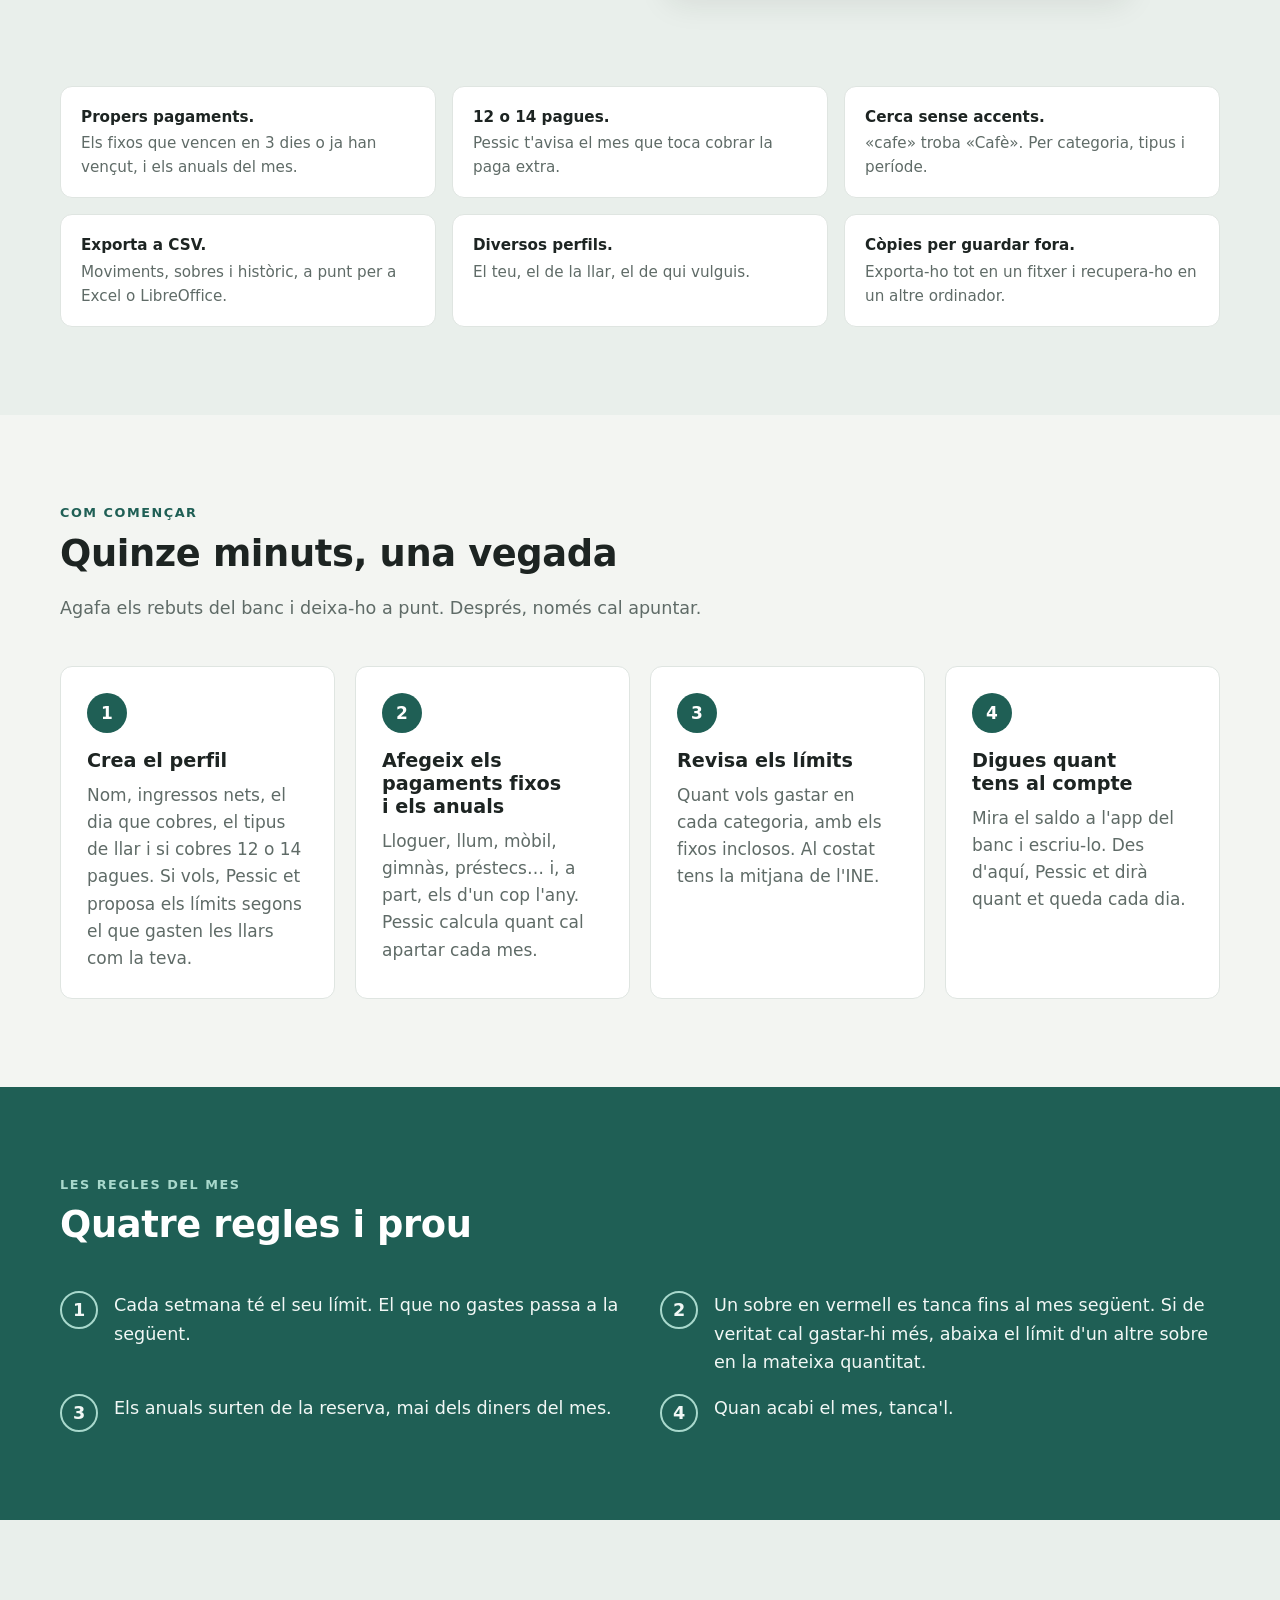
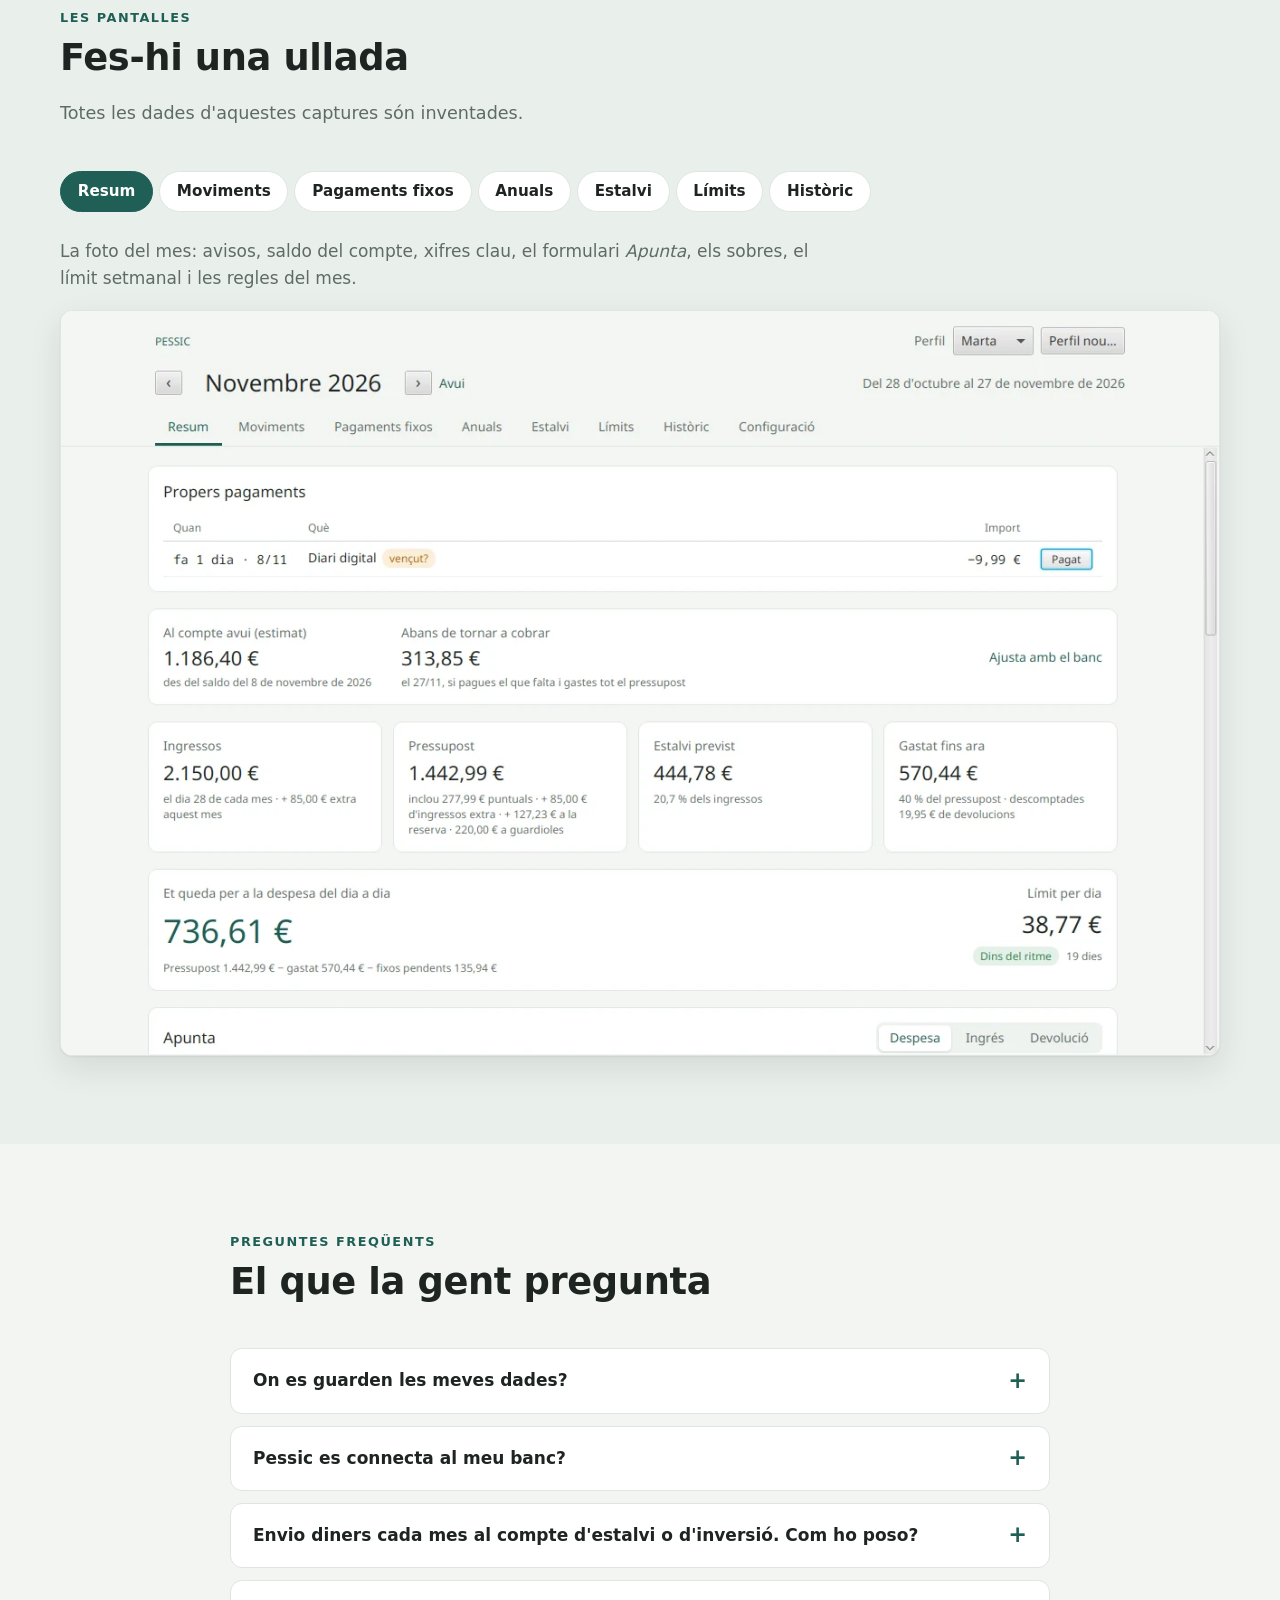
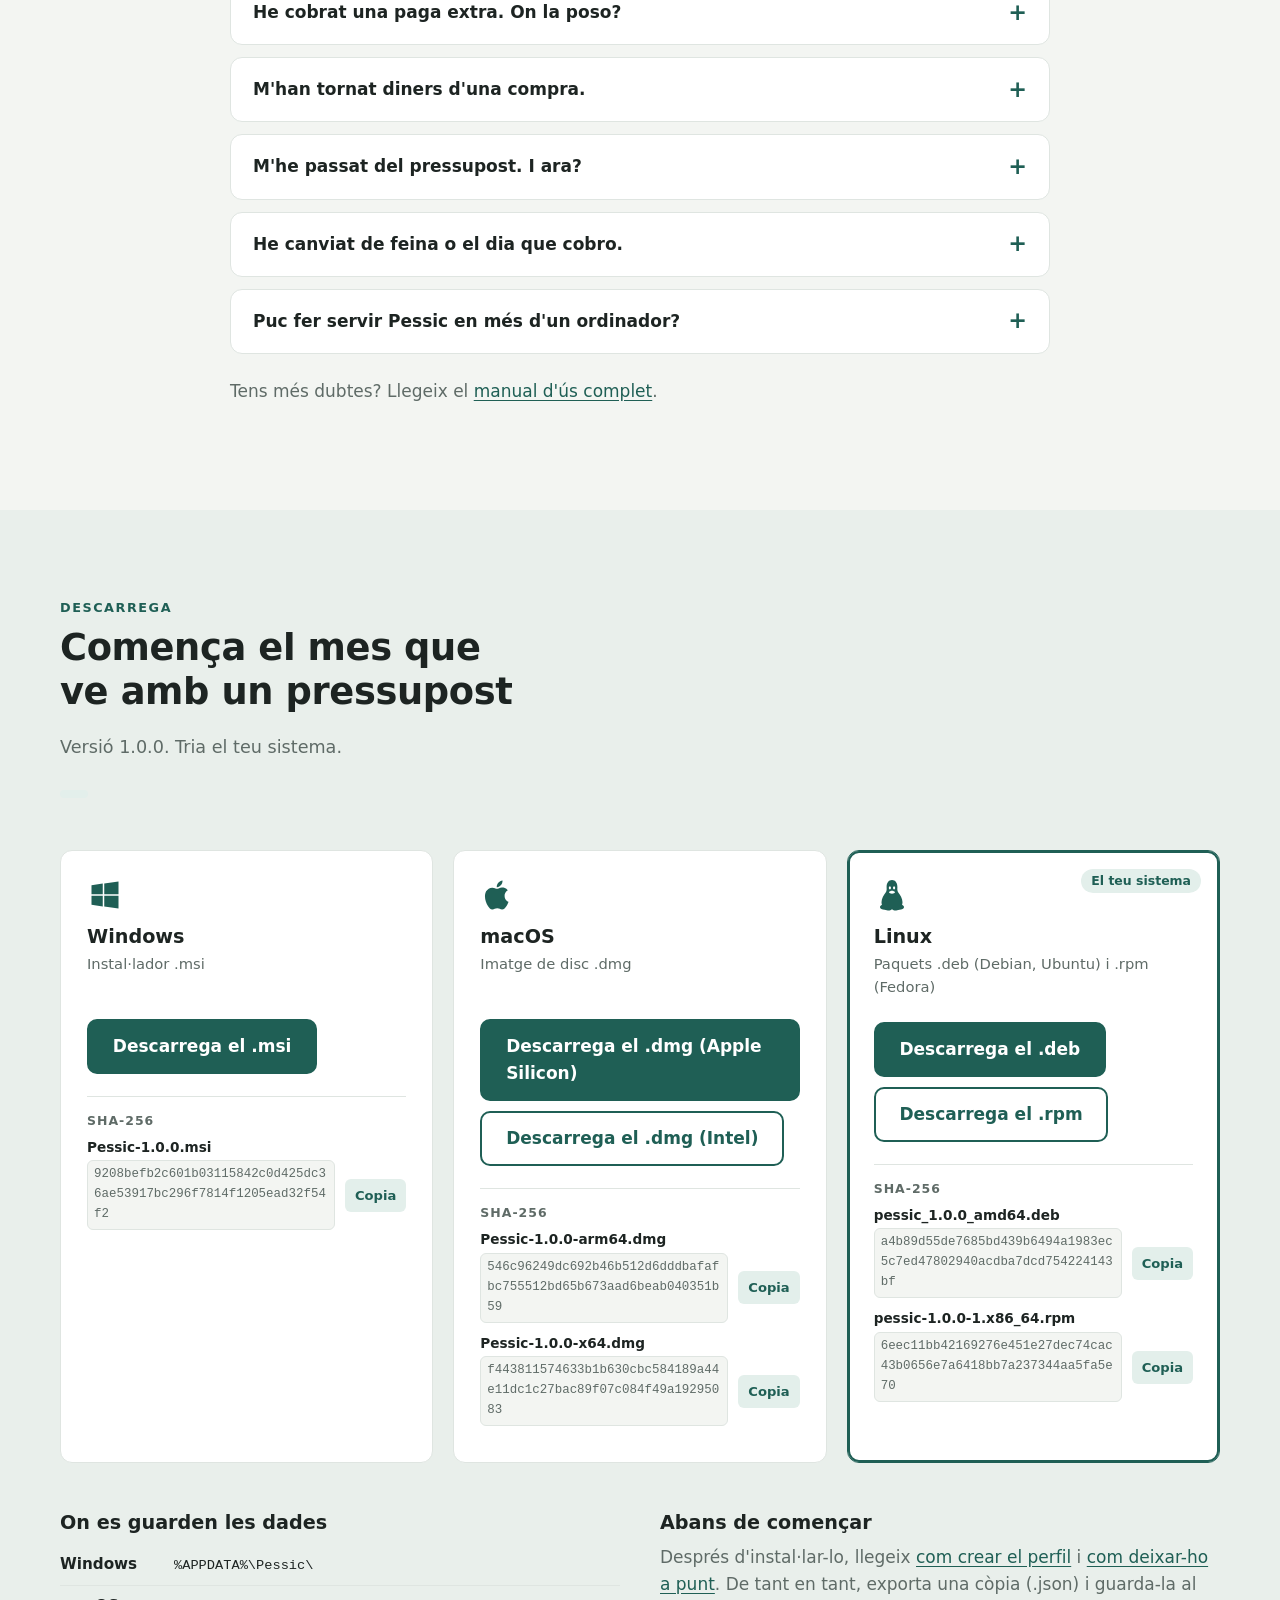
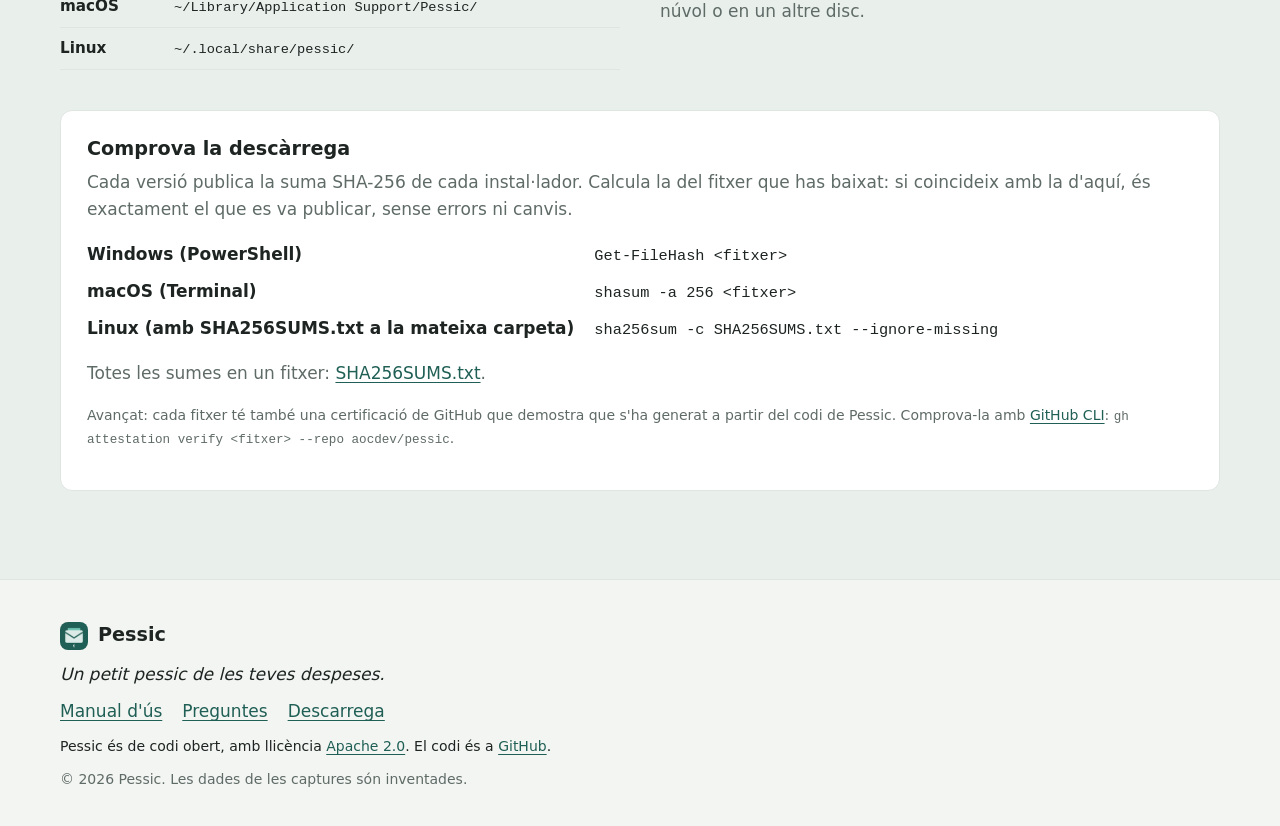
==== commit 47beec9d: "Show download counts on the website   - tools/downloads.py adds up the installers' downloads from ev" ====
--- a/index.html
+++ b/index.html
@@ -15,6 +15,7 @@
   <link rel="apple-touch-icon" href="assets/apple-touch-icon.png">
   <link rel="stylesheet" href="css/styles.css">
   <script src="js/release.js" defer></script>
+  <script src="js/downloads.js" defer></script>
   <script src="js/main.js" defer></script>
 </head>
 <body>
@@ -353,6 +354,7 @@
           <p class="eyebrow">Descarrega</p>
           <h2>Comença el mes que ve amb un pressupost</h2>
           <p class="section-lead" data-download="status">Tria el teu sistema.</p>
+          <p class="download-count" data-download="count" hidden></p>
         </header>
         <div class="cards cards-3 platforms">
           <article class="platform" data-platform="windows">
@@ -429,6 +431,6 @@
     <button class="lightbox-close" type="button" aria-label="Tanca">×</button>
     <img alt="">
   </dialog>
-  <script id="i18n-strings" type="application/json">{"js.soon": "Aviat disponible", "js.yourSystem": "El teu sistema", "js.msi": "Descarrega el .msi", "js.dmgArm": "Descarrega el .dmg (Apple Silicon)", "js.dmgIntel": "Descarrega el .dmg (Intel)", "js.deb": "Descarrega el .deb", "js.rpm": "Descarrega el .rpm", "js.statusPublished": "Versió {version}. Tria el teu sistema.", "js.statusSoon": "Els instal·ladors encara no estan publicats. Torna-hi aviat: aquí els trobaràs per a Windows, macOS i Linux.", "js.downloadFor": "Descarrega per a {system}", "js.heroNote": "Versió {version} · <a href=\"#descarrega\">Altres sistemes<\/a>", "js.sha256": "SHA-256", "js.copy": "Copia", "js.copied": "Copiat", "js.copySha": "Copia la suma SHA-256 de {file}"}</script>
+  <script id="i18n-strings" type="application/json">{"js.soon": "Aviat disponible", "js.yourSystem": "El teu sistema", "js.msi": "Descarrega el .msi", "js.dmgArm": "Descarrega el .dmg (Apple Silicon)", "js.dmgIntel": "Descarrega el .dmg (Intel)", "js.deb": "Descarrega el .deb", "js.rpm": "Descarrega el .rpm", "js.statusPublished": "Versió {version}. Tria el teu sistema.", "js.statusSoon": "Els instal·ladors encara no estan publicats. Torna-hi aviat: aquí els trobaràs per a Windows, macOS i Linux.", "js.downloadFor": "Descarrega per a {system}", "js.heroNote": "Versió {version} · <a href=\"#descarrega\">Altres sistemes<\/a>", "js.sha256": "SHA-256", "js.copy": "Copia", "js.copied": "Copiat", "js.copySha": "Copia la suma SHA-256 de {file}", "js.totalOne": "{count} descàrrega fins ara", "js.totalOther": "{count} descàrregues fins ara", "js.cardOne": "{count} descàrrega", "js.cardOther": "{count} descàrregues"}</script>
 </body>
 </html>
--- a/css/styles.css
+++ b/css/styles.css
@@ -425,6 +425,16 @@
 .download-notes code { word-break: break-all; }
 @media (max-width: 760px) { .download-notes { grid-template-columns: 1fr; gap: 24px; } }
 
+.download-count {
+  display: inline-block;
+  margin: 0;
+  padding: 4px 14px;
+  border-radius: 999px;
+  background: var(--accent-soft);
+  color: var(--accent-text);
+  font-weight: 700;
+}
+.platform-count { margin: 0 0 10px; color: var(--accent-text); font-size: .9rem; font-weight: 600; }
 .platform-checksums { margin-top: 18px; padding-top: 14px; border-top: 1px solid var(--line); }
 .checksum-title { margin: 0 0 6px; font-size: .78rem; font-weight: 700; letter-spacing: .08em; text-transform: uppercase; color: var(--muted); }
 .checksum { display: grid; grid-template-columns: minmax(0, 1fr) auto; gap: 2px 10px; align-items: center; margin-bottom: 10px; }
